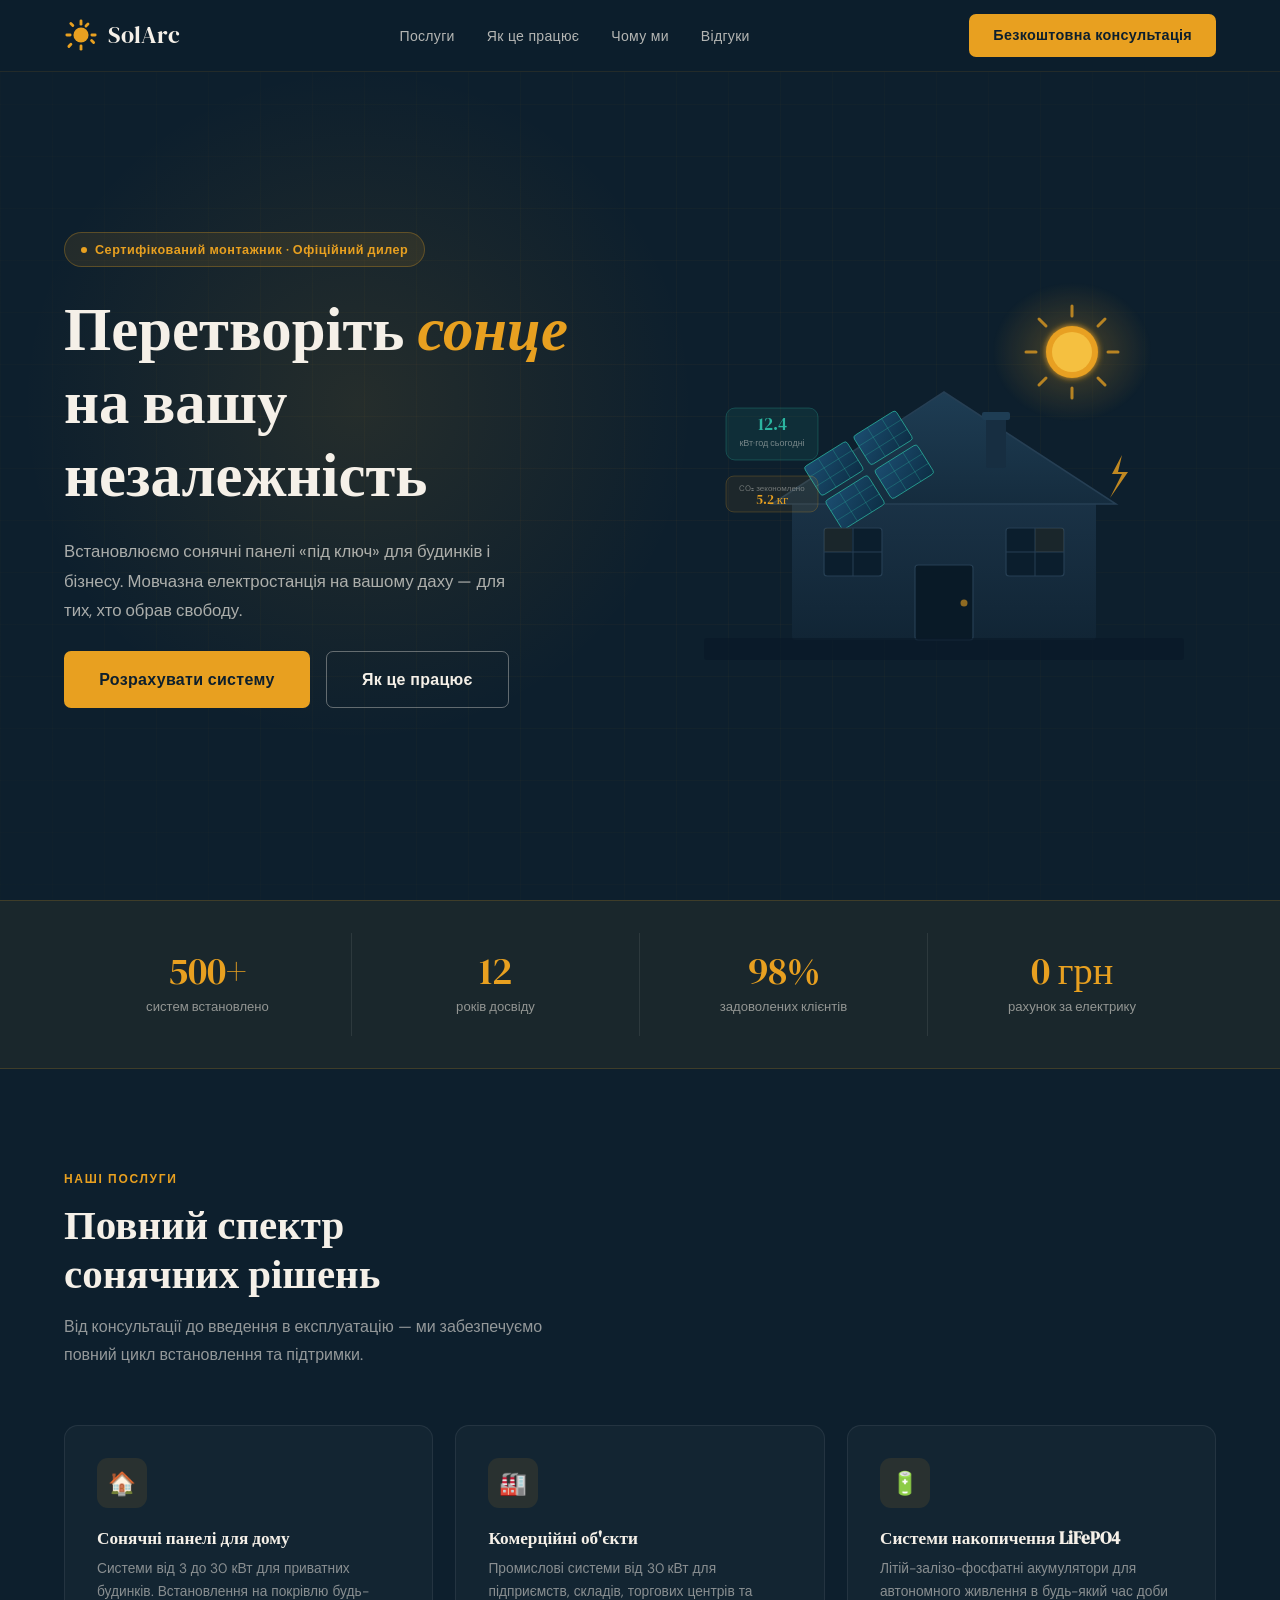
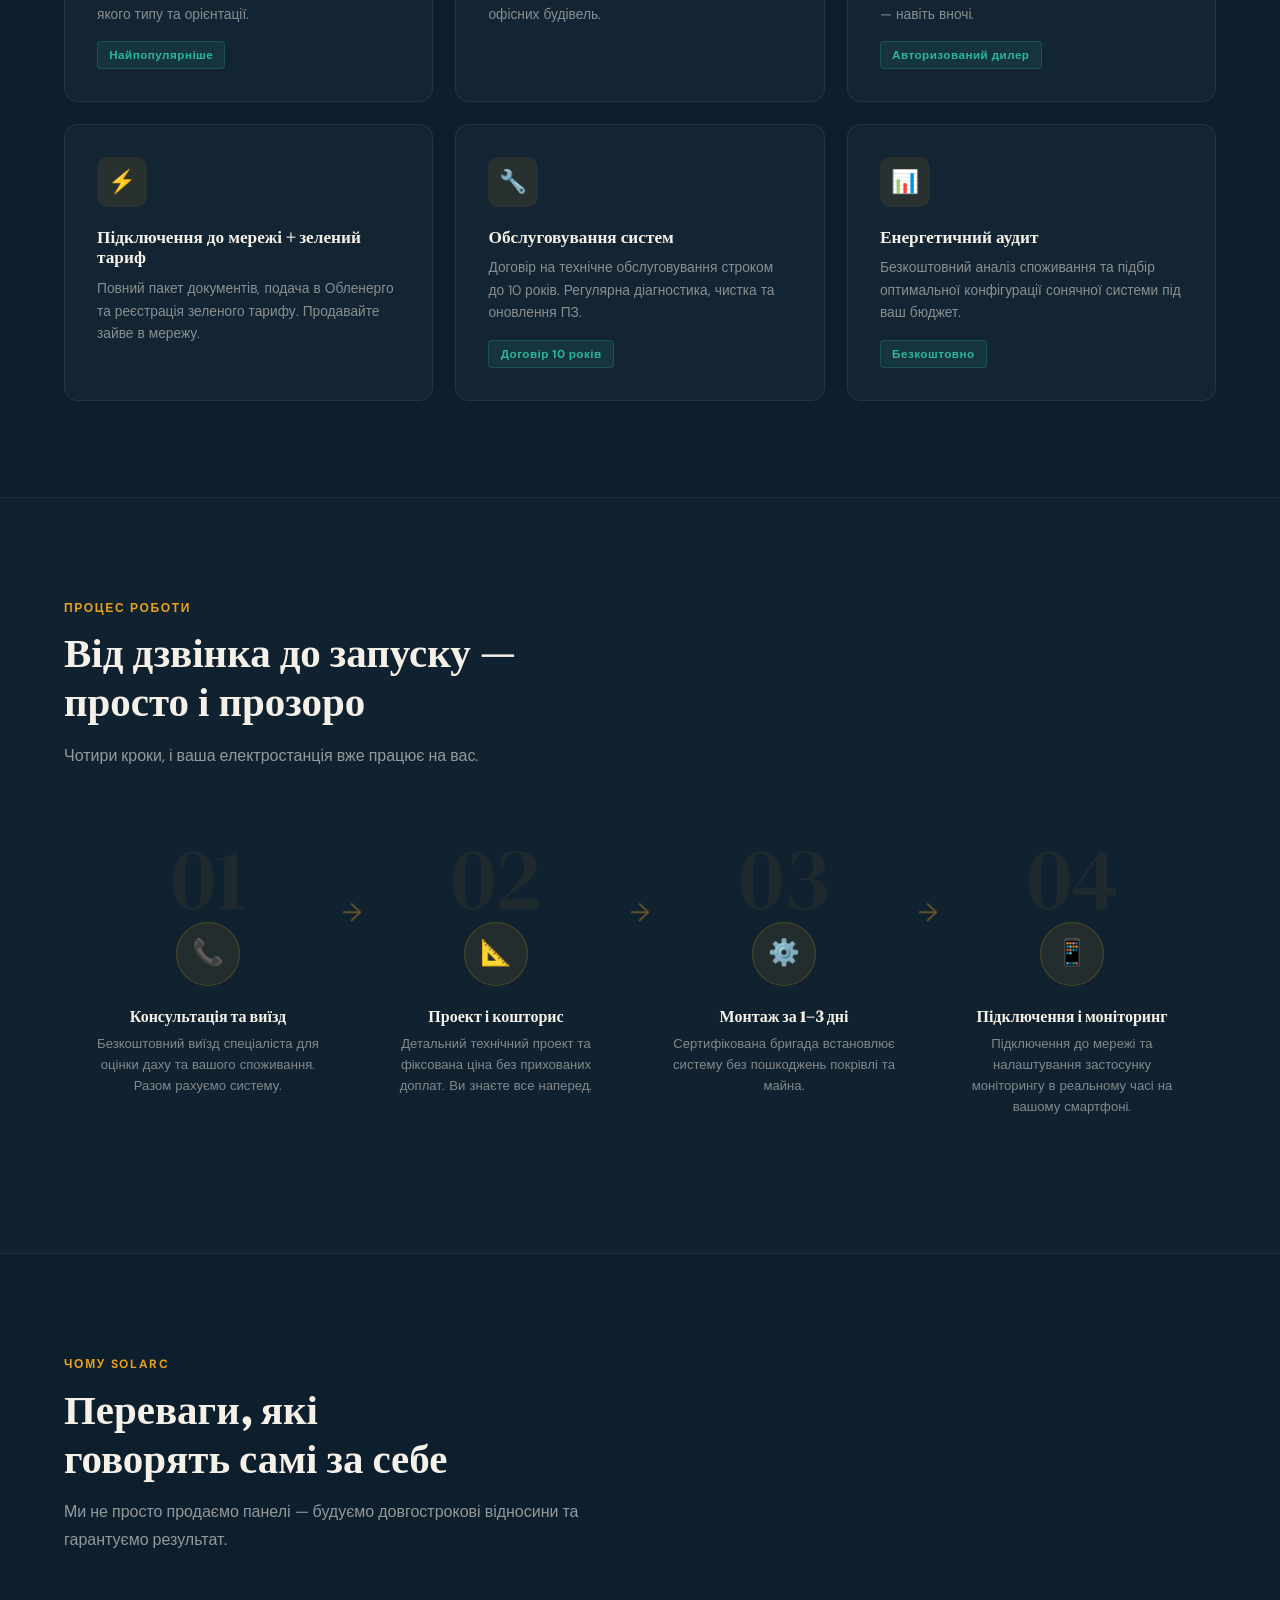
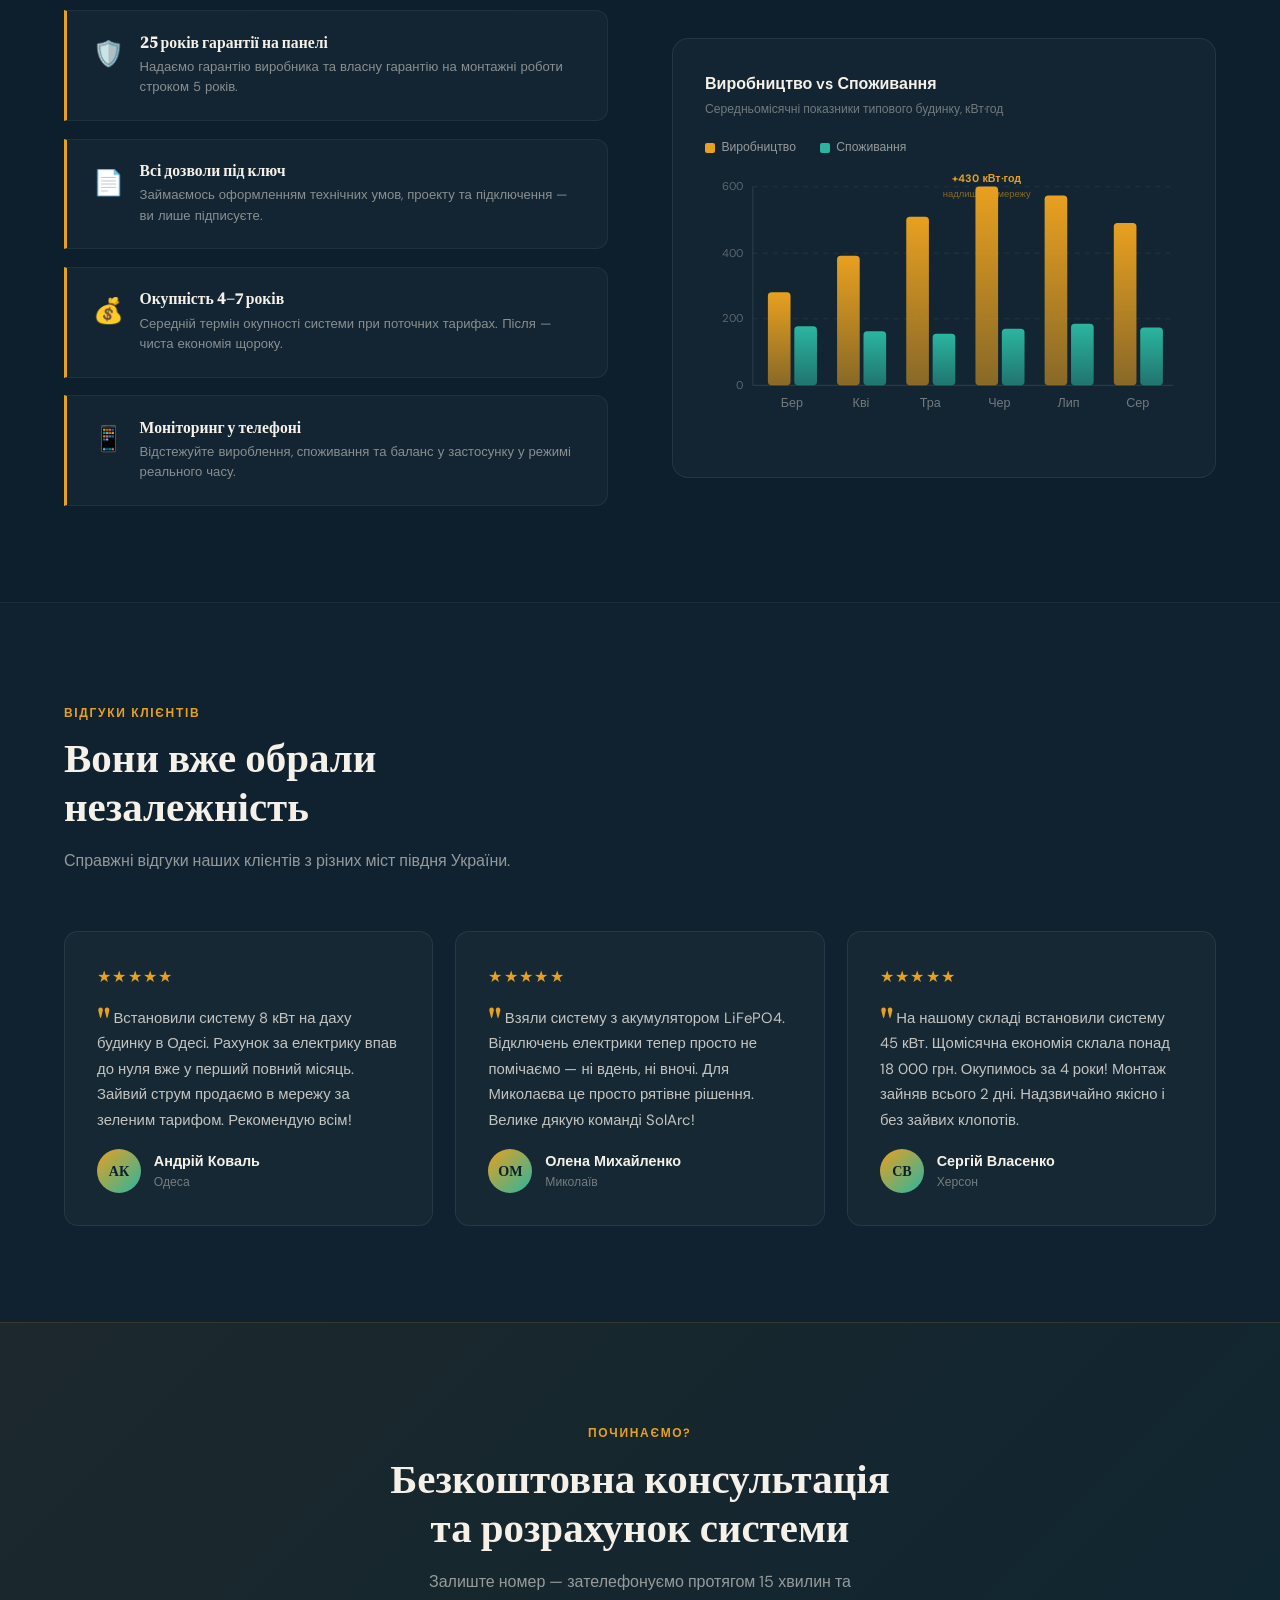
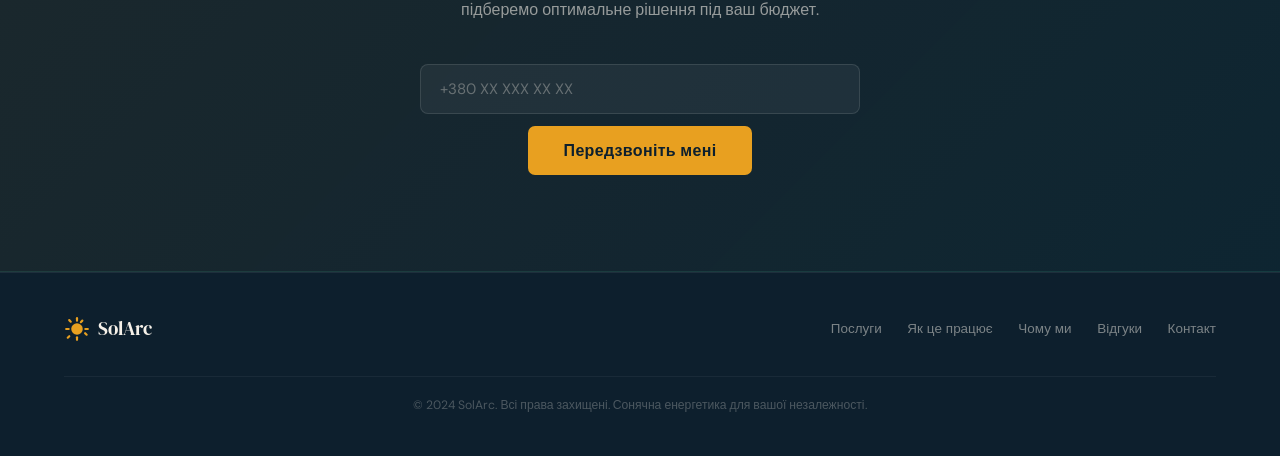
==== index.html @ 0de60b79 "Initial landing page" ====
<!DOCTYPE html>
<html lang="uk">
<head>
    <meta charset="UTF-8">
    <meta name="viewport" content="width=device-width, initial-scale=1.0">
    <title>SolArc — Перетворіть сонце на вашу незалежність</title>
    <meta name="description" content="SolArc — встановлення сонячних панелей під ключ для будинків та бізнесу. 500+ систем, 12 років досвіду, монтаж за 1–3 дні.">
    <link rel="preconnect" href="https://fonts.googleapis.com">
    <link rel="preconnect" href="https://fonts.gstatic.com" crossorigin>
    <link href="https://fonts.googleapis.com/css2?family=DM+Serif+Display:ital@0;1&family=DM+Sans:wght@300;400;500;600;700&display=swap" rel="stylesheet">
    <style>
        /* ===== RESET & BASE ===== */
        *, *::before, *::after { box-sizing: border-box; margin: 0; padding: 0; }
        html { scroll-behavior: smooth; }
        body {
            background-color: #0D1F2D;
            color: #F5F0E8;
            font-family: 'DM Sans', sans-serif;
            overflow-x: hidden;
            line-height: 1.6;
        }
        h1, h2, h3, h4 { font-family: 'DM Serif Display', serif; line-height: 1.2; }
        a { color: inherit; text-decoration: none; }
        img { max-width: 100%; }

        /* ===== KEYFRAMES ===== */
        @keyframes rotate {
            from { transform: rotate(0deg); }
            to   { transform: rotate(360deg); }
        }
        @keyframes fadeDown {
            from { opacity: 0; transform: translateY(-22px); }
            to   { opacity: 1; transform: translateY(0); }
        }
        @keyframes fadeUp {
            from { opacity: 0; transform: translateY(32px); }
            to   { opacity: 1; transform: translateY(0); }
        }
        @keyframes pulse {
            0%, 100% { opacity: 0.5; }
            50%       { opacity: 1; }
        }
        @keyframes borderReveal {
            from { transform: scaleX(0); }
            to   { transform: scaleX(1); }
        }

        /* ===== NAV ===== */
        .nav {
            position: fixed; top: 0; left: 0; right: 0; z-index: 100;
            display: flex; align-items: center; justify-content: space-between;
            padding: 0 5%; height: 72px;
            background: rgba(13, 31, 45, 0.82);
            backdrop-filter: blur(14px);
            border-bottom: 1px solid rgba(232, 160, 32, 0.1);
            animation: fadeDown 0.55s ease both;
        }
        .nav-logo {
            display: flex; align-items: center; gap: 10px;
            font-family: 'DM Serif Display', serif; font-size: 1.5rem;
        }
        .sun-icon { width: 34px; height: 34px; }
        .sun-rays { transform-origin: 18px 18px; animation: rotate 20s linear infinite; }
        .nav-links { display: flex; gap: 2rem; list-style: none; }
        .nav-links a {
            font-size: 0.88rem; font-weight: 500; letter-spacing: 0.02em;
            color: rgba(245, 240, 232, 0.72); transition: color 0.25s;
        }
        .nav-links a:hover { color: #E8A020; }

        /* ===== BUTTONS ===== */
        .btn {
            display: inline-flex; align-items: center; justify-content: center;
            padding: 0.65rem 1.5rem; border-radius: 7px; border: none; cursor: pointer;
            font-family: 'DM Sans', sans-serif; font-size: 0.9rem; font-weight: 600;
            letter-spacing: 0.02em; transition: transform 0.25s, box-shadow 0.25s, background 0.25s;
        }
        .btn-amber { background: #E8A020; color: #0D1F2D; }
        .btn-amber:hover {
            background: #f5b535; transform: translateY(-2px);
            box-shadow: 0 6px 22px rgba(232, 160, 32, 0.38);
        }
        .btn-outline {
            background: transparent; color: #F5F0E8;
            border: 1.5px solid rgba(245, 240, 232, 0.36);
        }
        .btn-outline:hover { border-color: #E8A020; color: #E8A020; transform: translateY(-2px); }
        .btn-teal { background: #2BB5A0; color: #0D1F2D; }
        .btn-teal:hover {
            background: #34ccb7; transform: translateY(-2px);
            box-shadow: 0 6px 22px rgba(43, 181, 160, 0.35);
        }
        .btn-lg { padding: 0.9rem 2.2rem; font-size: 1rem; }

        /* ===== HERO ===== */
        .hero {
            min-height: 100vh; display: flex; align-items: center;
            position: relative; overflow: hidden; padding: 120px 5% 80px;
        }
        .hero-grid {
            position: absolute; inset: 0;
            background-image:
                linear-gradient(rgba(232,160,32,0.045) 1px, transparent 1px),
                linear-gradient(90deg, rgba(232,160,32,0.045) 1px, transparent 1px);
            background-size: 52px 52px;
            mask-image: radial-gradient(ellipse 90% 90% at 50% 50%, black 0%, transparent 100%);
            -webkit-mask-image: radial-gradient(ellipse 90% 90% at 50% 50%, black 0%, transparent 100%);
        }
        .hero-glow {
            position: absolute; width: 700px; height: 700px;
            top: 45%; left: 28%; transform: translate(-50%, -50%);
            background: radial-gradient(ellipse, rgba(232,160,32,0.11) 0%, transparent 68%);
            pointer-events: none;
        }
        .hero-inner {
            position: relative; z-index: 2;
            display: grid; grid-template-columns: 1fr 1fr;
            gap: 4rem; align-items: center;
            max-width: 1200px; margin: 0 auto; width: 100%;
        }
        .hero-content { display: flex; flex-direction: column; gap: 1.6rem; }
        .hero-badge {
            display: inline-flex; align-items: center; gap: 0.5rem;
            padding: 0.4rem 1rem; border-radius: 50px;
            background: rgba(232,160,32,0.1); border: 1px solid rgba(232,160,32,0.28);
            font-size: 0.79rem; font-weight: 600; color: #E8A020;
            width: fit-content; letter-spacing: 0.04em;
            animation: fadeUp 0.6s ease 0.15s both;
        }
        .hero-badge-dot {
            width: 6px; height: 6px; border-radius: 50%;
            background: #E8A020; animation: pulse 2s ease infinite;
        }
        .hero h1 {
            font-size: clamp(2.4rem, 5vw, 3.8rem);
            animation: fadeUp 0.6s ease 0.35s both;
        }
        .hero h1 em { font-style: italic; color: #E8A020; }
        .hero-sub {
            font-size: 1.05rem; color: rgba(245,240,232,0.68);
            max-width: 470px; line-height: 1.75;
            animation: fadeUp 0.6s ease 0.55s both;
        }
        .hero-buttons {
            display: flex; gap: 1rem; flex-wrap: wrap;
            animation: fadeUp 0.6s ease 0.75s both;
        }
        .hero-illus {
            display: flex; justify-content: center; align-items: center;
            animation: fadeUp 0.8s ease 0.5s both;
        }
        .hero-svg { width: 100%; max-width: 480px; height: auto; }

        /* ===== STATS ===== */
        .stats {
            background: rgba(232,160,32,0.06);
            border-top: 1px solid rgba(232,160,32,0.18);
            border-bottom: 1px solid rgba(232,160,32,0.18);
            padding: 2rem 5%;
        }
        .stats-inner {
            display: grid; grid-template-columns: repeat(4, 1fr);
            max-width: 1200px; margin: 0 auto; text-align: center;
        }
        .stat-item {
            padding: 1.2rem;
            border-right: 1px solid rgba(245,240,232,0.09);
        }
        .stat-item:last-child { border-right: none; }
        .stat-num {
            font-family: 'DM Serif Display', serif; font-size: 2.4rem;
            color: #E8A020; line-height: 1;
        }
        .stat-lbl {
            font-size: 0.82rem; color: rgba(245,240,232,0.55);
            margin-top: 0.35rem; font-weight: 500;
        }

        /* ===== SECTION BASE ===== */
        .section { padding: 96px 5%; }
        .section-inner { max-width: 1200px; margin: 0 auto; }
        .section-label {
            display: inline-block; font-size: 0.75rem; font-weight: 700;
            letter-spacing: 0.14em; text-transform: uppercase;
            color: #E8A020; margin-bottom: 0.7rem;
        }
        .section-title {
            font-size: clamp(1.9rem, 3.2vw, 2.7rem);
            color: #F5F0E8; margin-bottom: 0.9rem;
        }
        .section-sub {
            font-size: 1rem; color: rgba(245,240,232,0.58);
            max-width: 520px; line-height: 1.75; margin-bottom: 3.5rem;
        }

        /* ===== SERVICES ===== */
        .services-grid {
            display: grid; grid-template-columns: repeat(3, 1fr); gap: 1.4rem;
        }
        .svc-card {
            background: rgba(255,255,255,0.028);
            border: 1px solid rgba(255,255,255,0.07);
            border-radius: 14px; padding: 2rem; position: relative; overflow: hidden;
            transition: transform 0.3s, box-shadow 0.3s, border-color 0.3s;
        }
        .svc-card::before {
            content: ''; position: absolute; top: 0; left: 0; right: 0; height: 3px;
            background: linear-gradient(90deg, #E8A020, #2BB5A0);
            transform: scaleX(0); transform-origin: left;
            transition: transform 0.4s cubic-bezier(0.4,0,0.2,1);
        }
        .svc-card:hover {
            transform: translateY(-4px);
            box-shadow: 0 14px 44px rgba(0,0,0,0.32);
            border-color: rgba(232,160,32,0.22);
        }
        .svc-card:hover::before { transform: scaleX(1); }
        .svc-icon {
            width: 50px; height: 50px; border-radius: 11px;
            background: rgba(232,160,32,0.1);
            display: flex; align-items: center; justify-content: center;
            font-size: 1.4rem; margin-bottom: 1.2rem;
        }
        .svc-card h3 { font-size: 1.08rem; color: #F5F0E8; margin-bottom: 0.55rem; }
        .svc-card p { font-size: 0.86rem; color: rgba(245,240,232,0.52); line-height: 1.65; }
        .svc-tag {
            display: inline-block; margin-top: 1rem;
            padding: 0.22rem 0.7rem;
            background: rgba(43,181,160,0.1); border: 1px solid rgba(43,181,160,0.24);
            border-radius: 4px; font-size: 0.73rem; font-weight: 700;
            color: #2BB5A0; letter-spacing: 0.04em;
        }

        /* ===== HOW IT WORKS ===== */
        .how {
            background: rgba(255,255,255,0.012);
            border-top: 1px solid rgba(255,255,255,0.05);
            border-bottom: 1px solid rgba(255,255,255,0.05);
        }
        .steps-wrap {
            display: grid; grid-template-columns: repeat(4, 1fr);
            position: relative;
        }
        .step {
            padding: 2rem 1.8rem 2.5rem; text-align: center; position: relative;
        }
        .step:not(:last-child)::after {
            content: '→'; position: absolute;
            right: -0.6rem; top: 4.2rem;
            font-size: 1.6rem; color: rgba(232,160,32,0.38); z-index: 1;
        }
        .step-num {
            font-family: 'DM Serif Display', serif; font-size: 5.5rem;
            color: rgba(232,160,32,0.07); line-height: 1;
            position: absolute; top: 0.5rem; left: 50%;
            transform: translateX(-50%);
            pointer-events: none; user-select: none; white-space: nowrap;
        }
        .step-ico {
            width: 64px; height: 64px; border-radius: 50%;
            background: rgba(232,160,32,0.09);
            border: 1px solid rgba(232,160,32,0.22);
            display: flex; align-items: center; justify-content: center;
            font-size: 1.6rem; margin: 4rem auto 1.3rem;
            position: relative; z-index: 1;
        }
        .step h3 { font-size: 1rem; color: #F5F0E8; margin-bottom: 0.45rem; position: relative; z-index: 1; }
        .step p { font-size: 0.82rem; color: rgba(245,240,232,0.5); line-height: 1.6; position: relative; z-index: 1; }

        /* ===== WHY US ===== */
        .why-grid {
            display: grid; grid-template-columns: 1fr 1fr; gap: 4rem; align-items: center;
        }
        .benefits { display: flex; flex-direction: column; gap: 1.1rem; }
        .ben-card {
            background: rgba(255,255,255,0.028);
            border: 1px solid rgba(255,255,255,0.06);
            border-left: 3px solid #E8A020;
            border-radius: 0 12px 12px 0; padding: 1.4rem 1.6rem;
            display: flex; gap: 1rem; align-items: flex-start;
            transition: transform 0.22s, border-left-color 0.22s;
        }
        .ben-card:hover { transform: translateX(5px); border-left-color: #2BB5A0; }
        .ben-ico { font-size: 1.55rem; flex-shrink: 0; margin-top: 0.05rem; }
        .ben-card h4 { font-size: 0.98rem; color: #F5F0E8; margin-bottom: 0.28rem; }
        .ben-card p { font-size: 0.82rem; color: rgba(245,240,232,0.52); line-height: 1.55; }
        .chart-box {
            background: rgba(255,255,255,0.028);
            border: 1px solid rgba(255,255,255,0.07);
            border-radius: 16px; padding: 2rem;
        }
        .chart-hd { font-size: 1rem; font-weight: 600; color: #F5F0E8; margin-bottom: 0.2rem; }
        .chart-sd { font-size: 0.76rem; color: rgba(245,240,232,0.42); margin-bottom: 1.2rem; }
        .chart-legend { display: flex; gap: 1.5rem; margin-bottom: 1rem; }
        .leg { display: flex; align-items: center; gap: 0.4rem; font-size: 0.76rem; color: rgba(245,240,232,0.58); }
        .leg-dot { width: 10px; height: 10px; border-radius: 2px; }

        /* ===== TESTIMONIALS ===== */
        .testi-grid {
            display: grid; grid-template-columns: repeat(3, 1fr); gap: 1.4rem;
        }
        .testi-card {
            background: rgba(255,255,255,0.028);
            border: 1px solid rgba(255,255,255,0.07);
            border-radius: 14px; padding: 2rem;
            display: flex; flex-direction: column; gap: 1rem;
            transition: transform 0.28s, border-color 0.28s;
        }
        .testi-card:hover { transform: translateY(-4px); border-color: rgba(232,160,32,0.2); }
        .stars { color: #E8A020; font-size: 1rem; letter-spacing: 0.08em; }
        .testi-quote {
            font-size: 0.93rem; color: rgba(245,240,232,0.78);
            line-height: 1.72; flex: 1;
        }
        .testi-quote::before {
            content: '"'; font-family: 'DM Serif Display', serif;
            font-size: 2rem; color: #E8A020; line-height: 0;
            vertical-align: -0.5rem; margin-right: 0.15rem;
        }
        .testi-author { display: flex; align-items: center; gap: 0.8rem; }
        .avatar {
            width: 44px; height: 44px; border-radius: 50%; flex-shrink: 0;
            background: linear-gradient(135deg, #E8A020 0%, #2BB5A0 100%);
            display: flex; align-items: center; justify-content: center;
            font-family: 'DM Serif Display', serif; font-size: 0.88rem;
            font-weight: bold; color: #0D1F2D;
        }
        .author-name { font-size: 0.9rem; font-weight: 600; color: #F5F0E8; }
        .author-city { font-size: 0.76rem; color: rgba(245,240,232,0.42); }

        /* ===== CTA ===== */
        .cta-sec {
            background: linear-gradient(135deg,
                rgba(232,160,32,0.07) 0%,
                rgba(43,181,160,0.04) 100%);
            border-top: 1px solid rgba(232,160,32,0.14);
            border-bottom: 1px solid rgba(43,181,160,0.14);
            text-align: center;
        }
        .cta-sec .section-title { max-width: 600px; margin: 0 auto 0.9rem; }
        .cta-sec .section-sub { max-width: 460px; margin: 0 auto 2.5rem; }
        .cta-form {
            display: flex; gap: 0.75rem; max-width: 440px;
            margin: 0 auto; justify-content: center; flex-wrap: wrap;
        }
        .phone-inp {
            flex: 1; min-width: 210px;
            padding: 0.88rem 1.2rem;
            background: rgba(255,255,255,0.055);
            border: 1.5px solid rgba(255,255,255,0.11);
            border-radius: 8px; color: #F5F0E8;
            font-family: 'DM Sans', sans-serif; font-size: 0.94rem;
            outline: none; transition: border-color 0.28s, background 0.28s;
        }
        .phone-inp::placeholder { color: rgba(245,240,232,0.33); }
        .phone-inp:focus { border-color: #E8A020; }
        .phone-inp.ok { border-color: #2BB5A0; background: rgba(43,181,160,0.07); }
        .success-msg {
            display: none; margin-top: 1.1rem;
            padding: 0.75rem 1.5rem;
            background: rgba(43,181,160,0.1); border: 1px solid rgba(43,181,160,0.3);
            border-radius: 8px; color: #2BB5A0; font-size: 0.9rem; font-weight: 500;
        }

        /* ===== FOOTER ===== */
        footer {
            padding: 2.5rem 5%;
            border-top: 1px solid rgba(255,255,255,0.07);
        }
        .footer-inner {
            max-width: 1200px; margin: 0 auto;
            display: flex; justify-content: space-between; align-items: center;
            gap: 1.5rem; flex-wrap: wrap;
        }
        .footer-logo {
            display: flex; align-items: center; gap: 8px;
            font-family: 'DM Serif Display', serif; font-size: 1.2rem;
        }
        .footer-links { display: flex; gap: 1.6rem; flex-wrap: wrap; }
        .footer-links a { font-size: 0.84rem; color: rgba(245,240,232,0.48); transition: color 0.25s; }
        .footer-links a:hover { color: #E8A020; }
        .footer-copy {
            width: 100%; text-align: center;
            font-size: 0.76rem; color: rgba(245,240,232,0.27);
            padding-top: 1.2rem; margin-top: 0.5rem;
            border-top: 1px solid rgba(255,255,255,0.05);
        }

        /* ===== RESPONSIVE ===== */
        @media (max-width: 768px) {
            .nav-links, .nav-cta { display: none; }
            .hero { padding: 96px 5% 56px; }
            .hero-inner { grid-template-columns: 1fr; gap: 2rem; }
            .hero-illus { display: none; }
            .stats-inner { grid-template-columns: repeat(2, 1fr); }
            .stat-item:nth-child(2) { border-right: none; }
            .stat-item:nth-child(3) { border-right: 1px solid rgba(245,240,232,0.09); border-top: 1px solid rgba(245,240,232,0.07); }
            .stat-item:last-child { border-top: 1px solid rgba(245,240,232,0.07); }
            .services-grid { grid-template-columns: 1fr; }
            .steps-wrap { grid-template-columns: 1fr; }
            .step:not(:last-child)::after { content: '↓'; right: 50%; top: auto; bottom: -1rem; transform: translateX(50%); }
            .why-grid { grid-template-columns: 1fr; gap: 2rem; }
            .testi-grid { grid-template-columns: 1fr; }
            .footer-inner { flex-direction: column; text-align: center; }
            .footer-links { justify-content: center; }
        }
        @media (min-width: 769px) and (max-width: 1024px) {
            .services-grid { grid-template-columns: repeat(2, 1fr); }
            .steps-wrap { grid-template-columns: repeat(2, 1fr); }
            .step:nth-child(2):not(:last-child)::after { display: none; }
        }
    </style>
</head>
<body>

<!-- ===== NAV ===== -->
<nav class="nav" id="main-nav">
    <a href="#" class="nav-logo">
        <svg class="sun-icon" viewBox="0 0 36 36" fill="none" xmlns="http://www.w3.org/2000/svg">
            <circle cx="18" cy="18" r="8" fill="#E8A020"/>
            <g class="sun-rays">
                <rect x="16.5" y="1.5" width="3" height="6.5" rx="1.5" fill="#E8A020"/>
                <rect x="16.5" y="28" width="3" height="6.5" rx="1.5" fill="#E8A020"/>
                <rect x="1.5" y="16.5" width="6.5" height="3" rx="1.5" fill="#E8A020"/>
                <rect x="28" y="16.5" width="6.5" height="3" rx="1.5" fill="#E8A020"/>
                <rect x="5.1" y="5.7" width="3" height="6" rx="1.5" fill="#E8A020" transform="rotate(-45 5.1 5.7)"/>
                <rect x="27.1" y="23.8" width="3" height="6" rx="1.5" fill="#E8A020" transform="rotate(-45 27.1 23.8)"/>
                <rect x="25.4" y="4.3" width="3" height="6" rx="1.5" fill="#E8A020" transform="rotate(45 25.4 4.3)"/>
                <rect x="7.3" y="25.8" width="3" height="6" rx="1.5" fill="#E8A020" transform="rotate(45 7.3 25.8)"/>
            </g>
        </svg>
        SolArc
    </a>

    <ul class="nav-links">
        <li><a href="#services">Послуги</a></li>
        <li><a href="#how">Як це працює</a></li>
        <li><a href="#why">Чому ми</a></li>
        <li><a href="#testimonials">Відгуки</a></li>
    </ul>

    <a href="#cta" class="btn btn-amber nav-cta">Безкоштовна консультація</a>
</nav>

<!-- ===== HERO ===== -->
<section class="hero" id="hero">
    <div class="hero-grid"></div>
    <div class="hero-glow"></div>

    <div class="hero-inner">
        <div class="hero-content">
            <span class="hero-badge">
                <span class="hero-badge-dot"></span>
                Сертифікований монтажник · Офіційний дилер
            </span>

            <h1>Перетворіть <em>сонце</em><br>на вашу незалежність</h1>

            <p class="hero-sub">Встановлюємо сонячні панелі «під ключ» для будинків і бізнесу. Мовчазна електростанція на вашому даху — для тих, хто обрав свободу.</p>

            <div class="hero-buttons">
                <a href="#cta" class="btn btn-amber btn-lg">Розрахувати систему</a>
                <a href="#how" class="btn btn-outline btn-lg">Як це працює</a>
            </div>
        </div>

        <div class="hero-illus">
            <svg class="hero-svg" viewBox="0 0 480 380" fill="none" xmlns="http://www.w3.org/2000/svg">
                <defs>
                    <linearGradient id="panelBlue" x1="0" y1="0" x2="1" y2="1">
                        <stop offset="0%" stop-color="#1b4d70"/>
                        <stop offset="100%" stop-color="#0d2e45"/>
                    </linearGradient>
                    <linearGradient id="roofFill" x1="0" y1="0" x2="0" y2="1">
                        <stop offset="0%" stop-color="#1e3d54"/>
                        <stop offset="100%" stop-color="#152c3e"/>
                    </linearGradient>
                    <linearGradient id="wallFill" x1="0" y1="0" x2="0" y2="1">
                        <stop offset="0%" stop-color="#1a3246"/>
                        <stop offset="100%" stop-color="#112535"/>
                    </linearGradient>
                    <radialGradient id="sunHalo" cx="50%" cy="50%" r="50%">
                        <stop offset="0%" stop-color="#E8A020" stop-opacity="0.28"/>
                        <stop offset="100%" stop-color="#E8A020" stop-opacity="0"/>
                    </radialGradient>
                    <filter id="glow">
                        <feGaussianBlur stdDeviation="3" result="blur"/>
                        <feMerge><feMergeNode in="blur"/><feMergeNode in="SourceGraphic"/></feMerge>
                    </filter>
                </defs>

                <!-- Sun halo -->
                <ellipse cx="368" cy="72" rx="80" ry="70" fill="url(#sunHalo)"/>

                <!-- Animated sun -->
                <g transform="translate(368,72)">
                    <circle r="26" fill="#E8A020" filter="url(#glow)"/>
                    <circle r="20" fill="#f5c040"/>
                    <g style="transform-origin:0px 0px; animation:rotate 20s linear infinite;">
                        <line x1="0" y1="-36" x2="0" y2="-46" stroke="#E8A020" stroke-width="3" stroke-linecap="round" opacity="0.75"/>
                        <line x1="0"  y1="36"  x2="0"  y2="46"  stroke="#E8A020" stroke-width="3" stroke-linecap="round" opacity="0.75"/>
                        <line x1="-36" y1="0" x2="-46" y2="0"   stroke="#E8A020" stroke-width="3" stroke-linecap="round" opacity="0.75"/>
                        <line x1="36"  y1="0" x2="46"  y2="0"   stroke="#E8A020" stroke-width="3" stroke-linecap="round" opacity="0.75"/>
                        <line x1="-26" y1="-26" x2="-33" y2="-33" stroke="#E8A020" stroke-width="3" stroke-linecap="round" opacity="0.75"/>
                        <line x1="26"  y1="26"  x2="33"  y2="33"  stroke="#E8A020" stroke-width="3" stroke-linecap="round" opacity="0.75"/>
                        <line x1="26"  y1="-26" x2="33"  y2="-33" stroke="#E8A020" stroke-width="3" stroke-linecap="round" opacity="0.75"/>
                        <line x1="-26" y1="26"  x2="-33" y2="33"  stroke="#E8A020" stroke-width="3" stroke-linecap="round" opacity="0.75"/>
                    </g>
                </g>

                <!-- House wall -->
                <rect x="88" y="220" width="304" height="140" rx="4" fill="url(#wallFill)"/>

                <!-- Roof triangle -->
                <polygon points="68,224 240,112 412,224" fill="url(#roofFill)" stroke="#263f54" stroke-width="1.5"/>

                <!-- Chimney -->
                <rect x="282" y="136" width="20" height="52" rx="2" fill="#172e41"/>
                <rect x="278" y="132" width="28" height="8" rx="2" fill="#1e3d54"/>

                <!-- Solar panels (4 panels on left roof slope, angled ~−32°) -->
                <g transform="translate(155,174) rotate(-32)">
                    <!-- Row 1: 2 panels side by side -->
                    <rect x="-54" y="-18" width="50" height="34" rx="3" fill="url(#panelBlue)" stroke="#2BB5A0" stroke-width="0.7"/>
                    <line x1="-54" y1="-6.7"  x2="-4"  y2="-6.7"  stroke="#2BB5A0" stroke-width="0.5" opacity="0.55"/>
                    <line x1="-54" y1="4.7"   x2="-4"  y2="4.7"   stroke="#2BB5A0" stroke-width="0.5" opacity="0.55"/>
                    <line x1="-37" y1="-18"   x2="-37" y2="16"    stroke="#2BB5A0" stroke-width="0.5" opacity="0.55"/>
                    <line x1="-20" y1="-18"   x2="-20" y2="16"    stroke="#2BB5A0" stroke-width="0.5" opacity="0.55"/>

                    <rect x="4" y="-18" width="50" height="34" rx="3" fill="url(#panelBlue)" stroke="#2BB5A0" stroke-width="0.7"/>
                    <line x1="4"  y1="-6.7"  x2="54" y2="-6.7"  stroke="#2BB5A0" stroke-width="0.5" opacity="0.55"/>
                    <line x1="4"  y1="4.7"   x2="54" y2="4.7"   stroke="#2BB5A0" stroke-width="0.5" opacity="0.55"/>
                    <line x1="21" y1="-18"   x2="21" y2="16"    stroke="#2BB5A0" stroke-width="0.5" opacity="0.55"/>
                    <line x1="38" y1="-18"   x2="38" y2="16"    stroke="#2BB5A0" stroke-width="0.5" opacity="0.55"/>

                    <!-- Row 2 -->
                    <rect x="-54" y="22" width="50" height="34" rx="3" fill="url(#panelBlue)" stroke="#2BB5A0" stroke-width="0.7"/>
                    <line x1="-54" y1="33.3" x2="-4"  y2="33.3" stroke="#2BB5A0" stroke-width="0.5" opacity="0.55"/>
                    <line x1="-54" y1="44.7" x2="-4"  y2="44.7" stroke="#2BB5A0" stroke-width="0.5" opacity="0.55"/>
                    <line x1="-37" y1="22"   x2="-37" y2="56"   stroke="#2BB5A0" stroke-width="0.5" opacity="0.55"/>
                    <line x1="-20" y1="22"   x2="-20" y2="56"   stroke="#2BB5A0" stroke-width="0.5" opacity="0.55"/>

                    <rect x="4" y="22" width="50" height="34" rx="3" fill="url(#panelBlue)" stroke="#2BB5A0" stroke-width="0.7"/>
                    <line x1="4"  y1="33.3" x2="54" y2="33.3" stroke="#2BB5A0" stroke-width="0.5" opacity="0.55"/>
                    <line x1="4"  y1="44.7" x2="54" y2="44.7" stroke="#2BB5A0" stroke-width="0.5" opacity="0.55"/>
                    <line x1="21" y1="22"   x2="21" y2="56"   stroke="#2BB5A0" stroke-width="0.5" opacity="0.55"/>
                    <line x1="38" y1="22"   x2="38" y2="56"   stroke="#2BB5A0" stroke-width="0.5" opacity="0.55"/>
                </g>

                <!-- Windows -->
                <rect x="120" y="248" width="58" height="48" rx="3" fill="#0b1e2d" stroke="#263f54" stroke-width="1.2"/>
                <line x1="149" y1="248" x2="149" y2="296" stroke="#263f54" stroke-width="1"/>
                <line x1="120" y1="272" x2="178" y2="272" stroke="#263f54" stroke-width="1"/>
                <!-- Warm light inside -->
                <rect x="120" y="248" width="28" height="24" rx="2" fill="rgba(232,160,32,0.07)"/>

                <rect x="302" y="248" width="58" height="48" rx="3" fill="#0b1e2d" stroke="#263f54" stroke-width="1.2"/>
                <line x1="331" y1="248" x2="331" y2="296" stroke="#263f54" stroke-width="1"/>
                <line x1="302" y1="272" x2="360" y2="272" stroke="#263f54" stroke-width="1"/>
                <rect x="331" y="248" width="29" height="24" rx="2" fill="rgba(232,160,32,0.07)"/>

                <!-- Door -->
                <rect x="211" y="285" width="58" height="75" rx="3" fill="#091a27" stroke="#263f54" stroke-width="1.2"/>
                <circle cx="260" cy="323" r="3.5" fill="#E8A020" opacity="0.6"/>

                <!-- Ground -->
                <rect x="0" y="358" width="480" height="22" rx="3" fill="rgba(10,26,40,0.65)"/>

                <!-- Energy bolt indicator -->
                <g opacity="0.82">
                    <path d="M418 175 L408 194 H418 L406 218 L424 192 H414 Z" fill="#E8A020"/>
                </g>

                <!-- kWh badge -->
                <g transform="translate(22,128)">
                    <rect width="92" height="52" rx="9" fill="rgba(43,181,160,0.1)" stroke="rgba(43,181,160,0.28)" stroke-width="1"/>
                    <text x="46" y="22" text-anchor="middle" font-family="DM Serif Display,serif" font-size="17" fill="#2BB5A0">12.4</text>
                    <text x="46" y="38" text-anchor="middle" font-family="DM Sans,sans-serif" font-size="9" fill="rgba(245,240,232,0.45)">кВт·год сьогодні</text>
                </g>

                <!-- CO₂ saved badge -->
                <g transform="translate(22,196)">
                    <rect width="92" height="36" rx="8" fill="rgba(232,160,32,0.07)" stroke="rgba(232,160,32,0.22)" stroke-width="1"/>
                    <text x="46" y="15" text-anchor="middle" font-family="DM Sans,sans-serif" font-size="8" fill="rgba(245,240,232,0.4)">CO₂ зекономлено</text>
                    <text x="46" y="28" text-anchor="middle" font-family="DM Serif Display,serif" font-size="13" fill="#E8A020">5.2 кг</text>
                </g>
            </svg>
        </div>
    </div>
</section>

<!-- ===== STATS ===== -->
<div class="stats">
    <div class="stats-inner">
        <div class="stat-item">
            <div class="stat-num">500+</div>
            <div class="stat-lbl">систем встановлено</div>
        </div>
        <div class="stat-item">
            <div class="stat-num">12</div>
            <div class="stat-lbl">років досвіду</div>
        </div>
        <div class="stat-item">
            <div class="stat-num">98%</div>
            <div class="stat-lbl">задоволених клієнтів</div>
        </div>
        <div class="stat-item">
            <div class="stat-num">0 грн</div>
            <div class="stat-lbl">рахунок за електрику</div>
        </div>
    </div>
</div>

<!-- ===== SERVICES ===== -->
<section class="section" id="services">
    <div class="section-inner">
        <span class="section-label">Наші послуги</span>
        <h2 class="section-title">Повний спектр<br>сонячних рішень</h2>
        <p class="section-sub">Від консультації до введення в експлуатацію — ми забезпечуємо повний цикл встановлення та підтримки.</p>

        <div class="services-grid">
            <div class="svc-card">
                <div class="svc-icon">🏠</div>
                <h3>Сонячні панелі для дому</h3>
                <p>Системи від 3 до 30 кВт для приватних будинків. Встановлення на покрівлю будь-якого типу та орієнтації.</p>
                <span class="svc-tag">Найпопулярніше</span>
            </div>
            <div class="svc-card">
                <div class="svc-icon">🏭</div>
                <h3>Комерційні об'єкти</h3>
                <p>Промислові системи від 30 кВт для підприємств, складів, торгових центрів та офісних будівель.</p>
            </div>
            <div class="svc-card">
                <div class="svc-icon">🔋</div>
                <h3>Системи накопичення LiFePO4</h3>
                <p>Літій-залізо-фосфатні акумулятори для автономного живлення в будь-який час доби — навіть вночі.</p>
                <span class="svc-tag">Авторизований дилер</span>
            </div>
            <div class="svc-card">
                <div class="svc-icon">⚡</div>
                <h3>Підключення до мережі + зелений тариф</h3>
                <p>Повний пакет документів, подача в Обленерго та реєстрація зеленого тарифу. Продавайте зайве в мережу.</p>
            </div>
            <div class="svc-card">
                <div class="svc-icon">🔧</div>
                <h3>Обслуговування систем</h3>
                <p>Договір на технічне обслуговування строком до 10 років. Регулярна діагностика, чистка та оновлення ПЗ.</p>
                <span class="svc-tag">Договір 10 років</span>
            </div>
            <div class="svc-card">
                <div class="svc-icon">📊</div>
                <h3>Енергетичний аудит</h3>
                <p>Безкоштовний аналіз споживання та підбір оптимальної конфігурації сонячної системи під ваш бюджет.</p>
                <span class="svc-tag">Безкоштовно</span>
            </div>
        </div>
    </div>
</section>

<!-- ===== HOW IT WORKS ===== -->
<section class="section how" id="how">
    <div class="section-inner">
        <span class="section-label">Процес роботи</span>
        <h2 class="section-title">Від дзвінка до запуску —<br>просто і прозоро</h2>
        <p class="section-sub">Чотири кроки, і ваша електростанція вже працює на вас.</p>

        <div class="steps-wrap">
            <div class="step">
                <div class="step-num">01</div>
                <div class="step-ico">📞</div>
                <h3>Консультація та виїзд</h3>
                <p>Безкоштовний виїзд спеціаліста для оцінки даху та вашого споживання. Разом рахуємо систему.</p>
            </div>
            <div class="step">
                <div class="step-num">02</div>
                <div class="step-ico">📐</div>
                <h3>Проект і кошторис</h3>
                <p>Детальний технічний проект та фіксована ціна без прихованих доплат. Ви знаєте все наперед.</p>
            </div>
            <div class="step">
                <div class="step-num">03</div>
                <div class="step-ico">⚙️</div>
                <h3>Монтаж за 1–3 дні</h3>
                <p>Сертифікована бригада встановлює систему без пошкоджень покрівлі та майна.</p>
            </div>
            <div class="step">
                <div class="step-num">04</div>
                <div class="step-ico">📱</div>
                <h3>Підключення і моніторинг</h3>
                <p>Підключення до мережі та налаштування застосунку моніторингу в реальному часі на вашому смартфоні.</p>
            </div>
        </div>
    </div>
</section>

<!-- ===== WHY US ===== -->
<section class="section" id="why">
    <div class="section-inner">
        <span class="section-label">Чому SolArc</span>
        <h2 class="section-title">Переваги, які<br>говорять самі за себе</h2>
        <p class="section-sub">Ми не просто продаємо панелі — будуємо довгострокові відносини та гарантуємо результат.</p>

        <div class="why-grid">
            <div class="benefits">
                <div class="ben-card">
                    <div class="ben-ico">🛡️</div>
                    <div>
                        <h4>25 років гарантії на панелі</h4>
                        <p>Надаємо гарантію виробника та власну гарантію на монтажні роботи строком 5 років.</p>
                    </div>
                </div>
                <div class="ben-card">
                    <div class="ben-ico">📄</div>
                    <div>
                        <h4>Всі дозволи під ключ</h4>
                        <p>Займаємось оформленням технічних умов, проекту та підключення — ви лише підписуєте.</p>
                    </div>
                </div>
                <div class="ben-card">
                    <div class="ben-ico">💰</div>
                    <div>
                        <h4>Окупність 4–7 років</h4>
                        <p>Середній термін окупності системи при поточних тарифах. Після — чиста економія щороку.</p>
                    </div>
                </div>
                <div class="ben-card">
                    <div class="ben-ico">📱</div>
                    <div>
                        <h4>Моніторинг у телефоні</h4>
                        <p>Відстежуйте вироблення, споживання та баланс у застосунку у режимі реального часу.</p>
                    </div>
                </div>
            </div>

            <div class="chart-box">
                <div class="chart-hd">Виробництво vs Споживання</div>
                <div class="chart-sd">Середньомісячні показники типового будинку, кВт·год</div>
                <div class="chart-legend">
                    <div class="leg">
                        <div class="leg-dot" style="background:#E8A020;"></div>Виробництво
                    </div>
                    <div class="leg">
                        <div class="leg-dot" style="background:#2BB5A0;"></div>Споживання
                    </div>
                </div>
                <svg viewBox="0 0 380 210" fill="none" xmlns="http://www.w3.org/2000/svg" width="100%">
                    <defs>
                        <linearGradient id="gProd" x1="0" y1="0" x2="0" y2="1">
                            <stop offset="0%" stop-color="#E8A020"/>
                            <stop offset="100%" stop-color="#E8A020" stop-opacity="0.55"/>
                        </linearGradient>
                        <linearGradient id="gCons" x1="0" y1="0" x2="0" y2="1">
                            <stop offset="0%" stop-color="#2BB5A0"/>
                            <stop offset="100%" stop-color="#2BB5A0" stop-opacity="0.55"/>
                        </linearGradient>
                    </defs>

                    <!-- Axis -->
                    <line x1="38" y1="10" x2="38" y2="168" stroke="rgba(245,240,232,0.1)" stroke-width="1"/>
                    <line x1="38" y1="168" x2="372" y2="168" stroke="rgba(245,240,232,0.1)" stroke-width="1"/>

                    <!-- Grid lines at 200, 400, 600 kWh -->
                    <!-- scale: 158px = 600kWh → 1kWh = 0.2633px, 0 at y=168 -->
                    <line x1="38" y1="115" x2="372" y2="115" stroke="rgba(245,240,232,0.05)" stroke-dasharray="4 4"/>
                    <line x1="38" y1="63"  x2="372" y2="63"  stroke="rgba(245,240,232,0.05)" stroke-dasharray="4 4"/>
                    <line x1="38" y1="10"  x2="372" y2="10"  stroke="rgba(245,240,232,0.05)" stroke-dasharray="4 4"/>

                    <!-- Y labels -->
                    <text x="30" y="171" text-anchor="end" font-size="9" fill="rgba(245,240,232,0.32)" font-family="DM Sans,sans-serif">0</text>
                    <text x="30" y="118" text-anchor="end" font-size="9" fill="rgba(245,240,232,0.32)" font-family="DM Sans,sans-serif">200</text>
                    <text x="30" y="66"  text-anchor="end" font-size="9" fill="rgba(245,240,232,0.32)" font-family="DM Sans,sans-serif">400</text>
                    <text x="30" y="13"  text-anchor="end" font-size="9" fill="rgba(245,240,232,0.32)" font-family="DM Sans,sans-serif">600</text>

                    <!-- Bars: groups at x=50,105,160,215,270,325 (prod), x=71,126,181,236,291,346 (cons) -->
                    <!-- Width=18 per bar. Heights: prod*0.2633, cons*0.2633 from y=168 -->

                    <!-- Бер: prod=280(74px), cons=180(47px) -->
                    <rect x="50"  y="94"  width="18" height="74" rx="3" fill="url(#gProd)"/>
                    <rect x="71"  y="121" width="18" height="47" rx="3" fill="url(#gCons)"/>

                    <!-- Кві: prod=390(103px), cons=165(43px) -->
                    <rect x="105" y="65"  width="18" height="103" rx="3" fill="url(#gProd)"/>
                    <rect x="126" y="125" width="18" height="43" rx="3" fill="url(#gCons)"/>

                    <!-- Тра: prod=510(134px), cons=155(41px) -->
                    <rect x="160" y="34"  width="18" height="134" rx="3" fill="url(#gProd)"/>
                    <rect x="181" y="127" width="18" height="41" rx="3" fill="url(#gCons)"/>

                    <!-- Чер: prod=600(158px), cons=170(45px) -->
                    <rect x="215" y="10"  width="18" height="158" rx="3" fill="url(#gProd)"/>
                    <rect x="236" y="123" width="18" height="45" rx="3" fill="url(#gCons)"/>

                    <!-- Лип: prod=575(151px), cons=185(49px) -->
                    <rect x="270" y="17"  width="18" height="151" rx="3" fill="url(#gProd)"/>
                    <rect x="291" y="119" width="18" height="49" rx="3" fill="url(#gCons)"/>

                    <!-- Сер: prod=490(129px), cons=175(46px) -->
                    <rect x="325" y="39"  width="18" height="129" rx="3" fill="url(#gProd)"/>
                    <rect x="346" y="122" width="18" height="46" rx="3" fill="url(#gCons)"/>

                    <!-- Month labels -->
                    <text x="69"  y="185" text-anchor="middle" font-size="10" fill="rgba(245,240,232,0.42)" font-family="DM Sans,sans-serif">Бер</text>
                    <text x="124" y="185" text-anchor="middle" font-size="10" fill="rgba(245,240,232,0.42)" font-family="DM Sans,sans-serif">Кві</text>
                    <text x="179" y="185" text-anchor="middle" font-size="10" fill="rgba(245,240,232,0.42)" font-family="DM Sans,sans-serif">Тра</text>
                    <text x="234" y="185" text-anchor="middle" font-size="10" fill="rgba(245,240,232,0.42)" font-family="DM Sans,sans-serif">Чер</text>
                    <text x="289" y="185" text-anchor="middle" font-size="10" fill="rgba(245,240,232,0.42)" font-family="DM Sans,sans-serif">Лип</text>
                    <text x="344" y="185" text-anchor="middle" font-size="10" fill="rgba(245,240,232,0.42)" font-family="DM Sans,sans-serif">Сер</text>

                    <!-- Surplus callout above Jun bar -->
                    <text x="224" y="6"  text-anchor="middle" font-size="8.5" fill="#E8A020" font-family="DM Sans,sans-serif" font-weight="700">+430 кВт·год</text>
                    <text x="224" y="18" text-anchor="middle" font-size="7.5" fill="rgba(232,160,32,0.55)" font-family="DM Sans,sans-serif">надлишок в мережу</text>
                </svg>
            </div>
        </div>
    </div>
</section>

<!-- ===== TESTIMONIALS ===== -->
<section class="section" id="testimonials" style="background:rgba(255,255,255,0.01);border-top:1px solid rgba(255,255,255,0.05);">
    <div class="section-inner">
        <span class="section-label">Відгуки клієнтів</span>
        <h2 class="section-title">Вони вже обрали<br>незалежність</h2>
        <p class="section-sub">Справжні відгуки наших клієнтів з різних міст півдня України.</p>

        <div class="testi-grid">
            <div class="testi-card">
                <div class="stars">★★★★★</div>
                <p class="testi-quote">Встановили систему 8 кВт на даху будинку в Одесі. Рахунок за електрику впав до нуля вже у перший повний місяць. Зайвий струм продаємо в мережу за зеленим тарифом. Рекомендую всім!</p>
                <div class="testi-author">
                    <div class="avatar">АК</div>
                    <div>
                        <div class="author-name">Андрій Коваль</div>
                        <div class="author-city">Одеса</div>
                    </div>
                </div>
            </div>
            <div class="testi-card">
                <div class="stars">★★★★★</div>
                <p class="testi-quote">Взяли систему з акумулятором LiFePO4. Відключень електрики тепер просто не помічаємо — ні вдень, ні вночі. Для Миколаєва це просто рятівне рішення. Велике дякую команді SolArc!</p>
                <div class="testi-author">
                    <div class="avatar">ОМ</div>
                    <div>
                        <div class="author-name">Олена Михайленко</div>
                        <div class="author-city">Миколаїв</div>
                    </div>
                </div>
            </div>
            <div class="testi-card">
                <div class="stars">★★★★★</div>
                <p class="testi-quote">На нашому складі встановили систему 45 кВт. Щомісячна економія склала понад 18 000 грн. Окупимось за 4 роки! Монтаж зайняв всього 2 дні. Надзвичайно якісно і без зайвих клопотів.</p>
                <div class="testi-author">
                    <div class="avatar">СВ</div>
                    <div>
                        <div class="author-name">Сергій Власенко</div>
                        <div class="author-city">Херсон</div>
                    </div>
                </div>
            </div>
        </div>
    </div>
</section>

<!-- ===== CTA ===== -->
<section class="section cta-sec" id="cta">
    <div class="section-inner">
        <span class="section-label">Починаємо?</span>
        <h2 class="section-title">Безкоштовна консультація<br>та розрахунок системи</h2>
        <p class="section-sub">Залиште номер — зателефонуємо протягом 15 хвилин та підберемо оптимальне рішення під ваш бюджет.</p>

        <form class="cta-form" id="ctaForm">
            <input
                type="tel"
                class="phone-inp"
                id="phoneInput"
                placeholder="+380 XX XXX XX XX"
                autocomplete="tel"
            />
            <button type="submit" class="btn btn-amber btn-lg">Передзвоніть мені</button>
        </form>
        <div class="success-msg" id="successMsg">
            ✅ Дякуємо! Наш менеджер зателефонує вам найближчим часом.
        </div>
    </div>
</section>

<!-- ===== FOOTER ===== -->
<footer>
    <div class="footer-inner">
        <a href="#" class="footer-logo">
            <svg width="26" height="26" viewBox="0 0 36 36" fill="none">
                <circle cx="18" cy="18" r="8" fill="#E8A020"/>
                <g style="transform-origin:18px 18px; animation:rotate 20s linear infinite;">
                    <rect x="16.5" y="1.5" width="3" height="6.5" rx="1.5" fill="#E8A020"/>
                    <rect x="16.5" y="28"  width="3" height="6.5" rx="1.5" fill="#E8A020"/>
                    <rect x="1.5"  y="16.5" width="6.5" height="3" rx="1.5" fill="#E8A020"/>
                    <rect x="28"   y="16.5" width="6.5" height="3" rx="1.5" fill="#E8A020"/>
                    <rect x="5.1"  y="5.7"  width="3" height="6" rx="1.5" fill="#E8A020" transform="rotate(-45 5.1 5.7)"/>
                    <rect x="27.1" y="23.8" width="3" height="6" rx="1.5" fill="#E8A020" transform="rotate(-45 27.1 23.8)"/>
                    <rect x="25.4" y="4.3"  width="3" height="6" rx="1.5" fill="#E8A020" transform="rotate(45 25.4 4.3)"/>
                    <rect x="7.3"  y="25.8" width="3" height="6" rx="1.5" fill="#E8A020" transform="rotate(45 7.3 25.8)"/>
                </g>
            </svg>
            SolArc
        </a>

        <nav class="footer-links">
            <a href="#services">Послуги</a>
            <a href="#how">Як це працює</a>
            <a href="#why">Чому ми</a>
            <a href="#testimonials">Відгуки</a>
            <a href="#cta">Контакт</a>
        </nav>

        <div class="footer-copy">© 2024 SolArc. Всі права захищені. Сонячна енергетика для вашої незалежності.</div>
    </div>
</footer>

<script>
    /* --- CTA form --- */
    document.getElementById('ctaForm').addEventListener('submit', function(e) {
        e.preventDefault();
        const inp = document.getElementById('phoneInput');
        const msg = document.getElementById('successMsg');
        const digits = inp.value.replace(/\D/g, '');
        if (digits.length < 10) {
            inp.style.borderColor = '#e84040';
            setTimeout(() => { inp.style.borderColor = ''; }, 1500);
            return;
        }
        inp.classList.add('ok');
        msg.style.display = 'block';
        setTimeout(() => {
            inp.classList.remove('ok');
            inp.value = '';
            msg.style.display = 'none';
        }, 3000);
    });

    /* --- Smooth scroll with nav offset --- */
    document.querySelectorAll('a[href^="#"]').forEach(a => {
        a.addEventListener('click', function(e) {
            const href = this.getAttribute('href');
            if (!href || href === '#') return;
            const target = document.querySelector(href);
            if (!target) return;
            e.preventDefault();
            const y = target.getBoundingClientRect().top + window.scrollY - 80;
            window.scrollTo({ top: y, behavior: 'smooth' });
        });
    });

    /* --- Nav opacity on scroll --- */
    window.addEventListener('scroll', () => {
        const nav = document.getElementById('main-nav');
        nav.style.background = window.scrollY > 60
            ? 'rgba(13,31,45,0.97)'
            : 'rgba(13,31,45,0.82)';
    }, { passive: true });
</script>
</body>
</html>
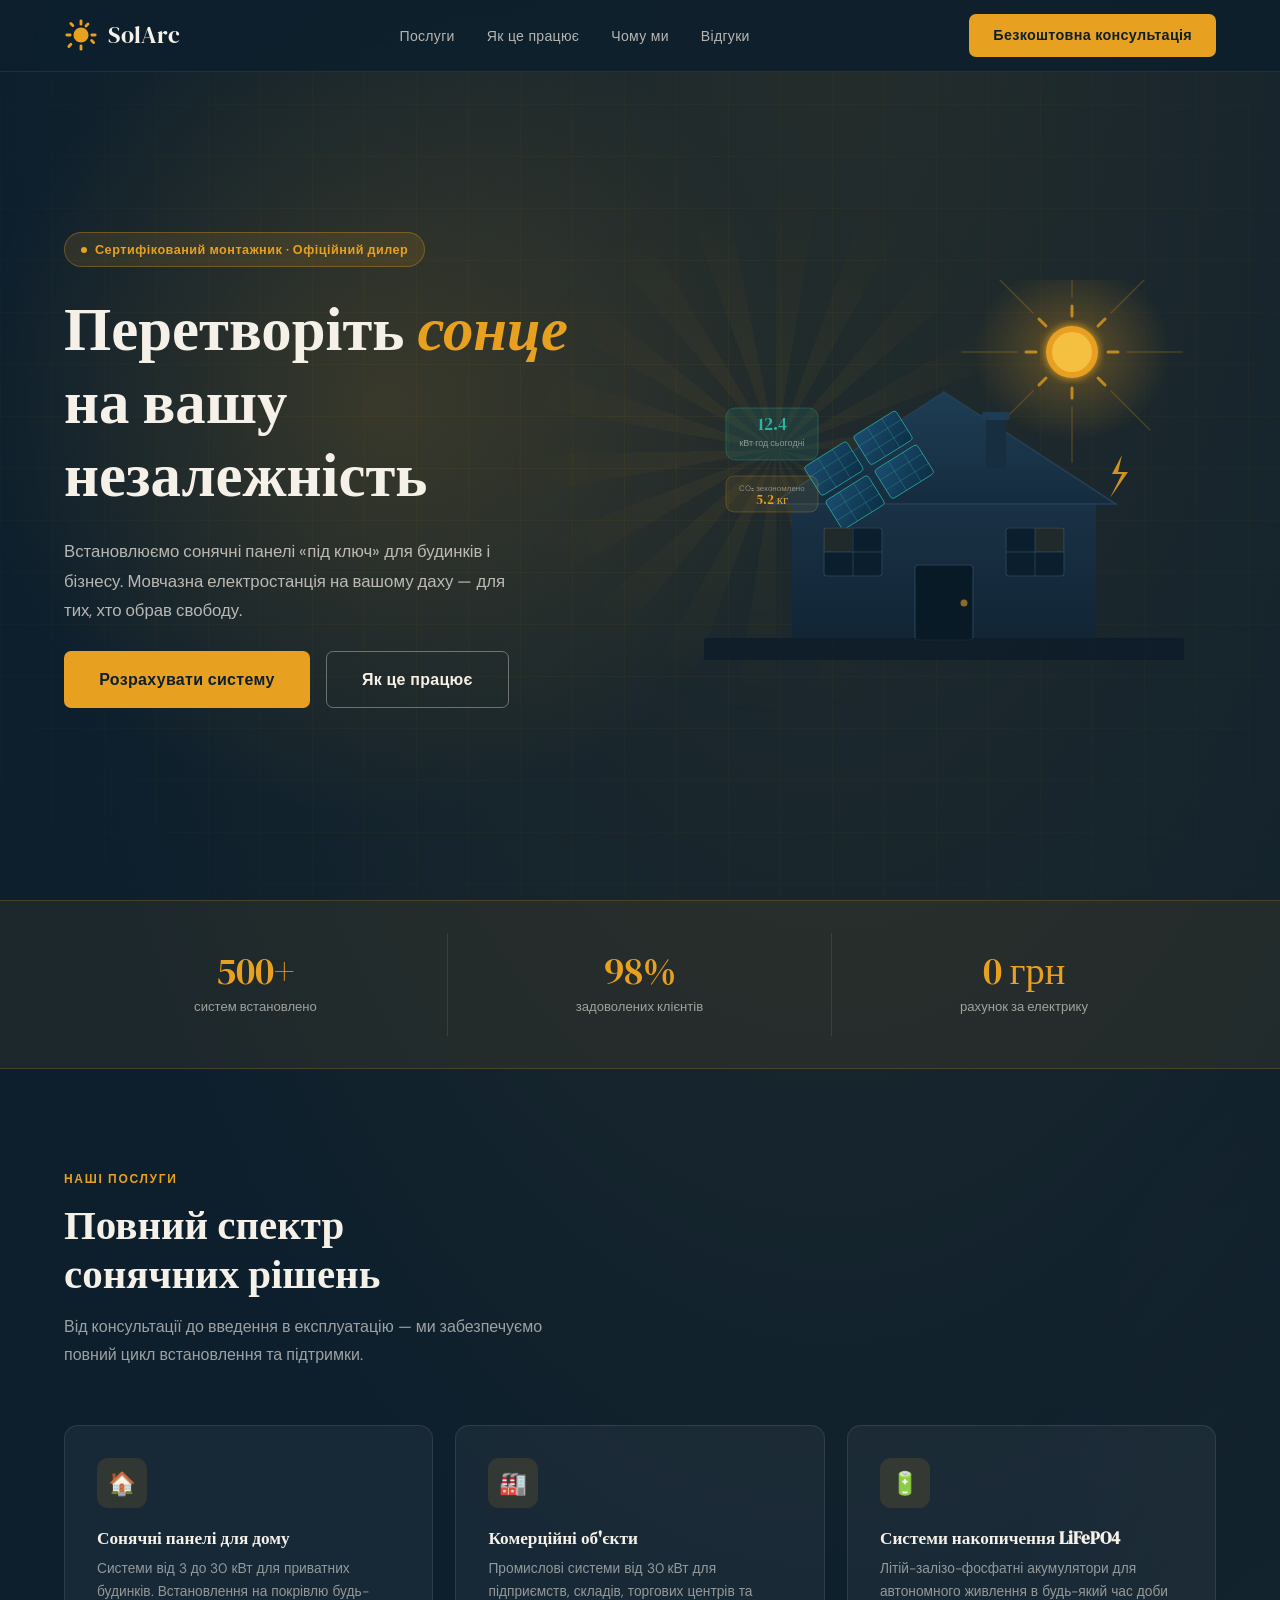
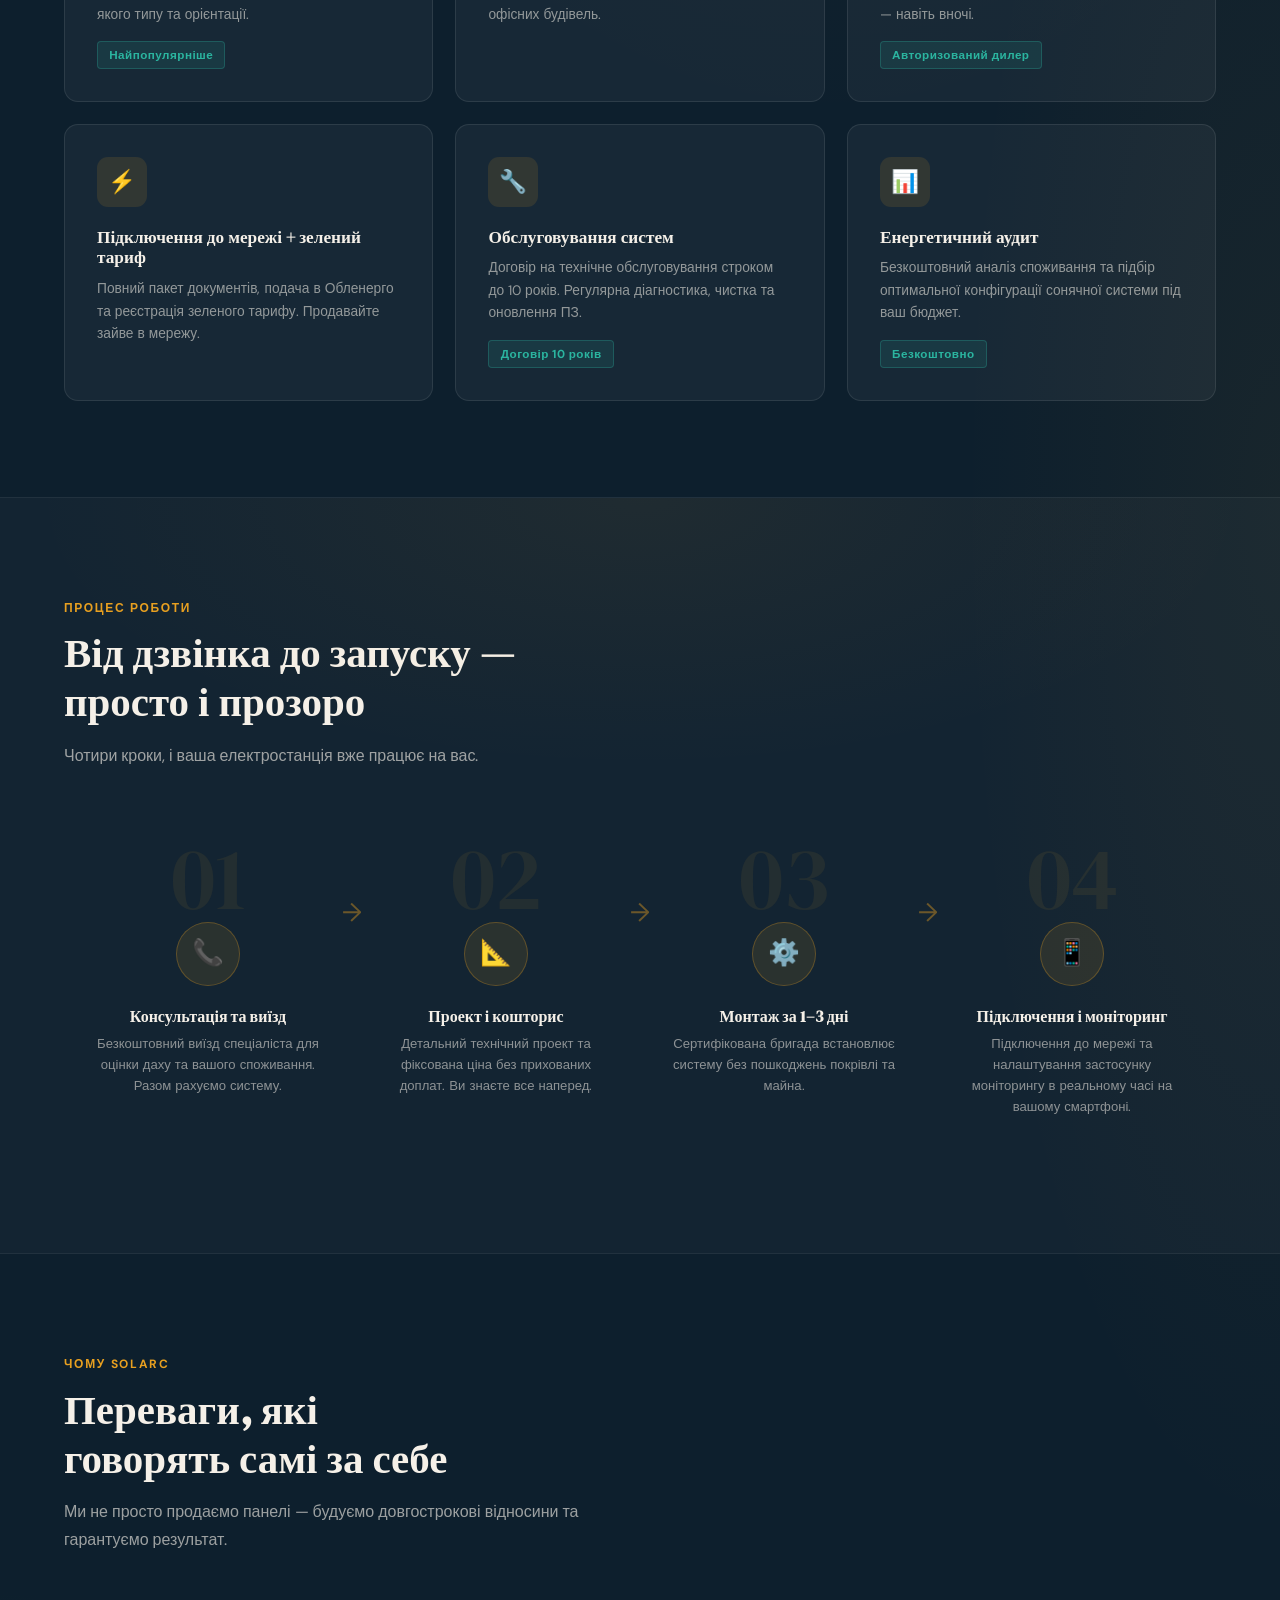
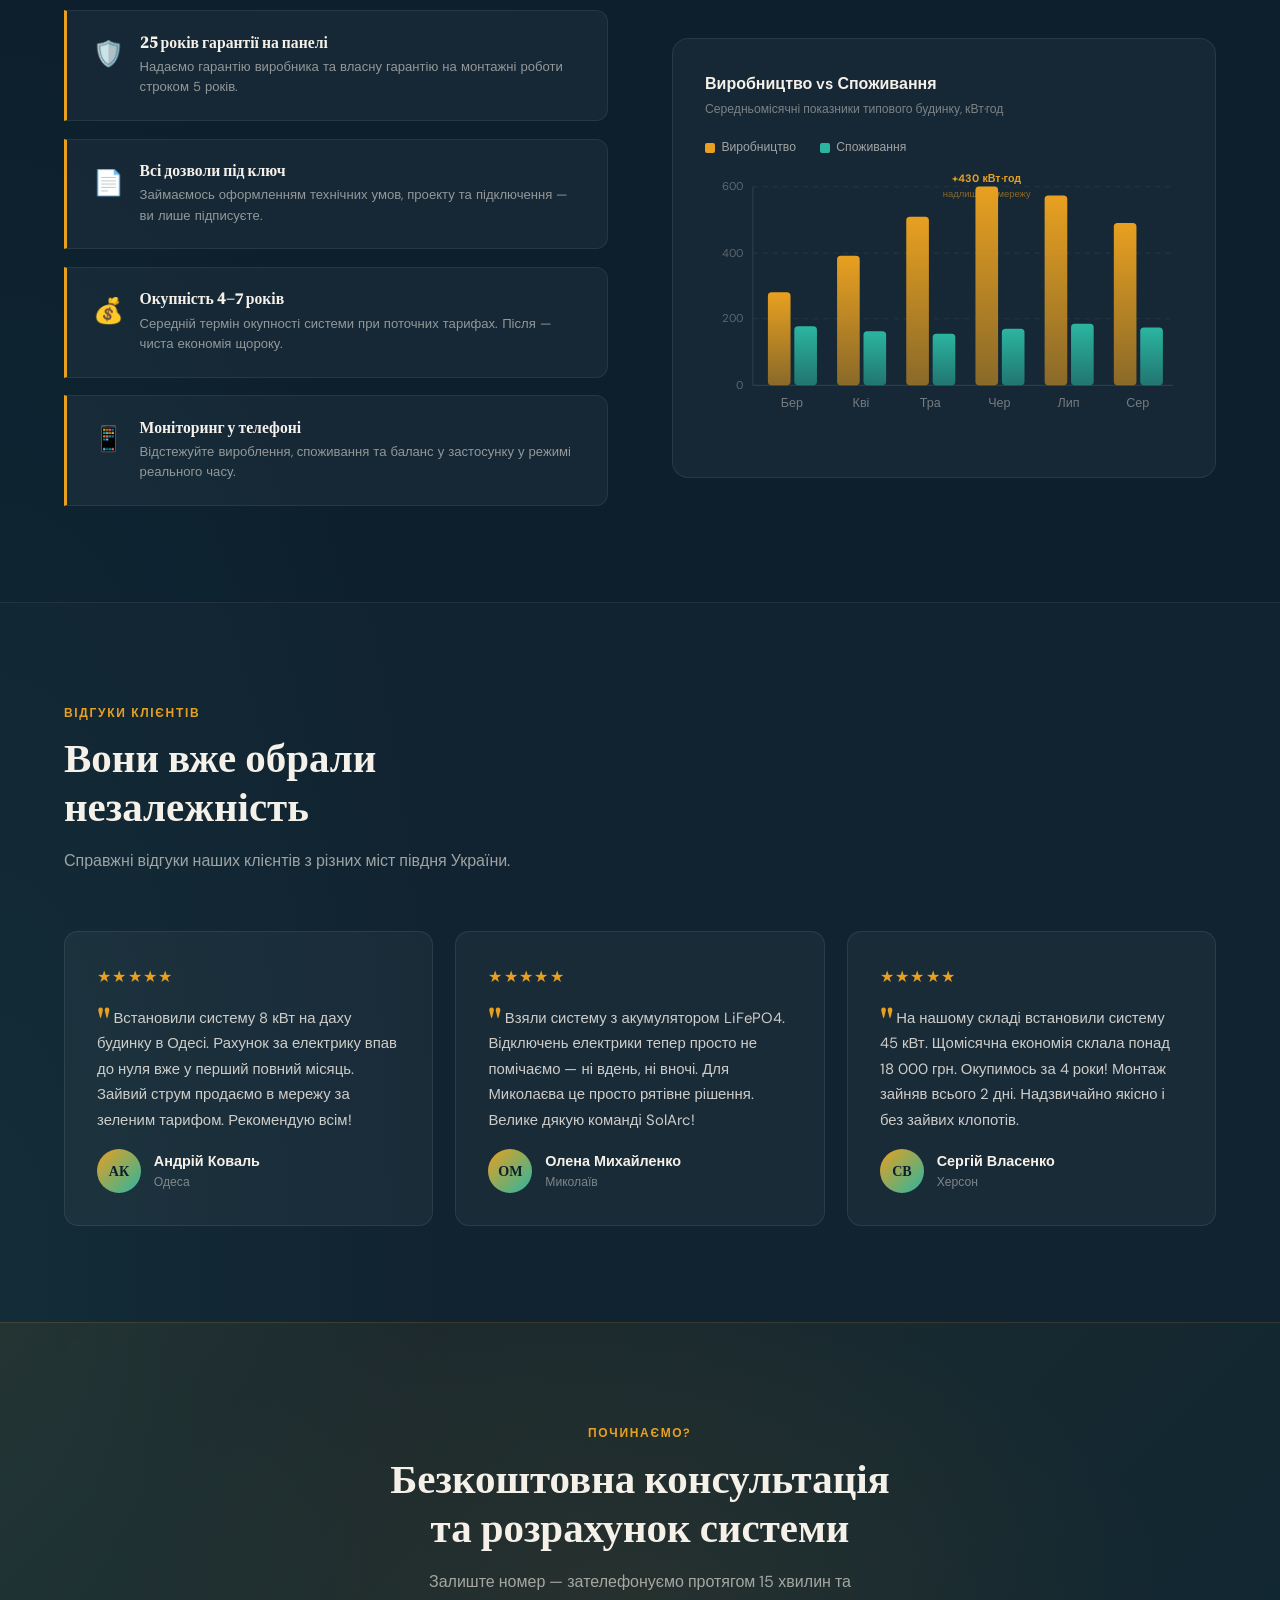
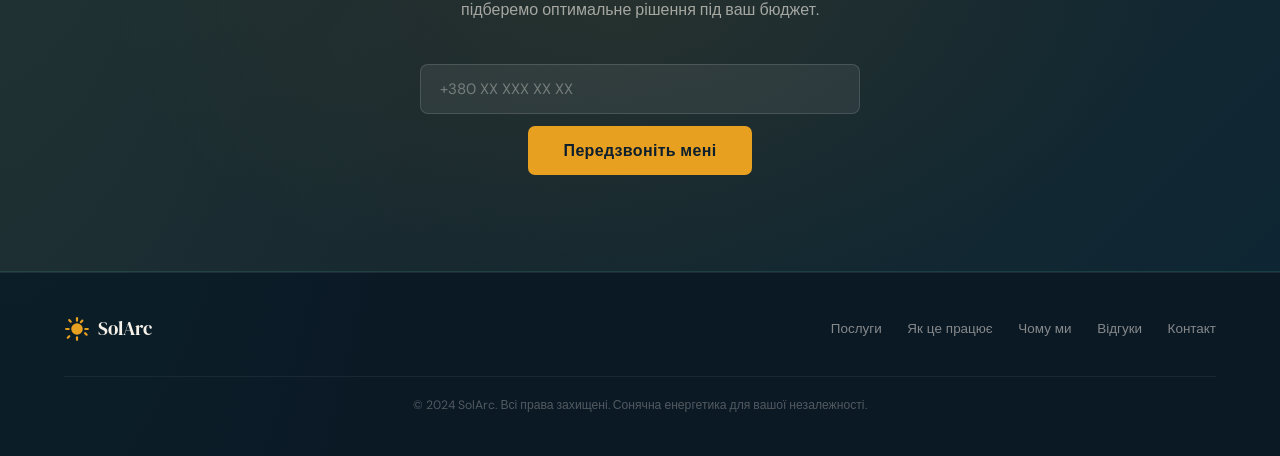
==== commit b865311c: "Split into CSS/JS files, add favicon, sun rays, lighter bg, fix header, remove 12yr stat" ====
--- a/index.html
+++ b/index.html
@@ -4,412 +4,12 @@
     <meta charset="UTF-8">
     <meta name="viewport" content="width=device-width, initial-scale=1.0">
     <title>SolArc — Перетворіть сонце на вашу незалежність</title>
-    <meta name="description" content="SolArc — встановлення сонячних панелей під ключ для будинків та бізнесу. 500+ систем, 12 років досвіду, монтаж за 1–3 дні.">
+    <meta name="description" content="SolArc — встановлення сонячних панелей під ключ для будинків та бізнесу. 500+ систем, монтаж за 1–3 дні.">
+    <link rel="icon" href="favicon.svg" type="image/svg+xml">
     <link rel="preconnect" href="https://fonts.googleapis.com">
     <link rel="preconnect" href="https://fonts.gstatic.com" crossorigin>
     <link href="https://fonts.googleapis.com/css2?family=DM+Serif+Display:ital@0;1&family=DM+Sans:wght@300;400;500;600;700&display=swap" rel="stylesheet">
-    <style>
-        /* ===== RESET & BASE ===== */
-        *, *::before, *::after { box-sizing: border-box; margin: 0; padding: 0; }
-        html { scroll-behavior: smooth; }
-        body {
-            background-color: #0D1F2D;
-            color: #F5F0E8;
-            font-family: 'DM Sans', sans-serif;
-            overflow-x: hidden;
-            line-height: 1.6;
-        }
-        h1, h2, h3, h4 { font-family: 'DM Serif Display', serif; line-height: 1.2; }
-        a { color: inherit; text-decoration: none; }
-        img { max-width: 100%; }
-
-        /* ===== KEYFRAMES ===== */
-        @keyframes rotate {
-            from { transform: rotate(0deg); }
-            to   { transform: rotate(360deg); }
-        }
-        @keyframes fadeDown {
-            from { opacity: 0; transform: translateY(-22px); }
-            to   { opacity: 1; transform: translateY(0); }
-        }
-        @keyframes fadeUp {
-            from { opacity: 0; transform: translateY(32px); }
-            to   { opacity: 1; transform: translateY(0); }
-        }
-        @keyframes pulse {
-            0%, 100% { opacity: 0.5; }
-            50%       { opacity: 1; }
-        }
-        @keyframes borderReveal {
-            from { transform: scaleX(0); }
-            to   { transform: scaleX(1); }
-        }
-
-        /* ===== NAV ===== */
-        .nav {
-            position: fixed; top: 0; left: 0; right: 0; z-index: 100;
-            display: flex; align-items: center; justify-content: space-between;
-            padding: 0 5%; height: 72px;
-            background: rgba(13, 31, 45, 0.82);
-            backdrop-filter: blur(14px);
-            border-bottom: 1px solid rgba(232, 160, 32, 0.1);
-            animation: fadeDown 0.55s ease both;
-        }
-        .nav-logo {
-            display: flex; align-items: center; gap: 10px;
-            font-family: 'DM Serif Display', serif; font-size: 1.5rem;
-        }
-        .sun-icon { width: 34px; height: 34px; }
-        .sun-rays { transform-origin: 18px 18px; animation: rotate 20s linear infinite; }
-        .nav-links { display: flex; gap: 2rem; list-style: none; }
-        .nav-links a {
-            font-size: 0.88rem; font-weight: 500; letter-spacing: 0.02em;
-            color: rgba(245, 240, 232, 0.72); transition: color 0.25s;
-        }
-        .nav-links a:hover { color: #E8A020; }
-
-        /* ===== BUTTONS ===== */
-        .btn {
-            display: inline-flex; align-items: center; justify-content: center;
-            padding: 0.65rem 1.5rem; border-radius: 7px; border: none; cursor: pointer;
-            font-family: 'DM Sans', sans-serif; font-size: 0.9rem; font-weight: 600;
-            letter-spacing: 0.02em; transition: transform 0.25s, box-shadow 0.25s, background 0.25s;
-        }
-        .btn-amber { background: #E8A020; color: #0D1F2D; }
-        .btn-amber:hover {
-            background: #f5b535; transform: translateY(-2px);
-            box-shadow: 0 6px 22px rgba(232, 160, 32, 0.38);
-        }
-        .btn-outline {
-            background: transparent; color: #F5F0E8;
-            border: 1.5px solid rgba(245, 240, 232, 0.36);
-        }
-        .btn-outline:hover { border-color: #E8A020; color: #E8A020; transform: translateY(-2px); }
-        .btn-teal { background: #2BB5A0; color: #0D1F2D; }
-        .btn-teal:hover {
-            background: #34ccb7; transform: translateY(-2px);
-            box-shadow: 0 6px 22px rgba(43, 181, 160, 0.35);
-        }
-        .btn-lg { padding: 0.9rem 2.2rem; font-size: 1rem; }
-
-        /* ===== HERO ===== */
-        .hero {
-            min-height: 100vh; display: flex; align-items: center;
-            position: relative; overflow: hidden; padding: 120px 5% 80px;
-        }
-        .hero-grid {
-            position: absolute; inset: 0;
-            background-image:
-                linear-gradient(rgba(232,160,32,0.045) 1px, transparent 1px),
-                linear-gradient(90deg, rgba(232,160,32,0.045) 1px, transparent 1px);
-            background-size: 52px 52px;
-            mask-image: radial-gradient(ellipse 90% 90% at 50% 50%, black 0%, transparent 100%);
-            -webkit-mask-image: radial-gradient(ellipse 90% 90% at 50% 50%, black 0%, transparent 100%);
-        }
-        .hero-glow {
-            position: absolute; width: 700px; height: 700px;
-            top: 45%; left: 28%; transform: translate(-50%, -50%);
-            background: radial-gradient(ellipse, rgba(232,160,32,0.11) 0%, transparent 68%);
-            pointer-events: none;
-        }
-        .hero-inner {
-            position: relative; z-index: 2;
-            display: grid; grid-template-columns: 1fr 1fr;
-            gap: 4rem; align-items: center;
-            max-width: 1200px; margin: 0 auto; width: 100%;
-        }
-        .hero-content { display: flex; flex-direction: column; gap: 1.6rem; }
-        .hero-badge {
-            display: inline-flex; align-items: center; gap: 0.5rem;
-            padding: 0.4rem 1rem; border-radius: 50px;
-            background: rgba(232,160,32,0.1); border: 1px solid rgba(232,160,32,0.28);
-            font-size: 0.79rem; font-weight: 600; color: #E8A020;
-            width: fit-content; letter-spacing: 0.04em;
-            animation: fadeUp 0.6s ease 0.15s both;
-        }
-        .hero-badge-dot {
-            width: 6px; height: 6px; border-radius: 50%;
-            background: #E8A020; animation: pulse 2s ease infinite;
-        }
-        .hero h1 {
-            font-size: clamp(2.4rem, 5vw, 3.8rem);
-            animation: fadeUp 0.6s ease 0.35s both;
-        }
-        .hero h1 em { font-style: italic; color: #E8A020; }
-        .hero-sub {
-            font-size: 1.05rem; color: rgba(245,240,232,0.68);
-            max-width: 470px; line-height: 1.75;
-            animation: fadeUp 0.6s ease 0.55s both;
-        }
-        .hero-buttons {
-            display: flex; gap: 1rem; flex-wrap: wrap;
-            animation: fadeUp 0.6s ease 0.75s both;
-        }
-        .hero-illus {
-            display: flex; justify-content: center; align-items: center;
-            animation: fadeUp 0.8s ease 0.5s both;
-        }
-        .hero-svg { width: 100%; max-width: 480px; height: auto; }
-
-        /* ===== STATS ===== */
-        .stats {
-            background: rgba(232,160,32,0.06);
-            border-top: 1px solid rgba(232,160,32,0.18);
-            border-bottom: 1px solid rgba(232,160,32,0.18);
-            padding: 2rem 5%;
-        }
-        .stats-inner {
-            display: grid; grid-template-columns: repeat(4, 1fr);
-            max-width: 1200px; margin: 0 auto; text-align: center;
-        }
-        .stat-item {
-            padding: 1.2rem;
-            border-right: 1px solid rgba(245,240,232,0.09);
-        }
-        .stat-item:last-child { border-right: none; }
-        .stat-num {
-            font-family: 'DM Serif Display', serif; font-size: 2.4rem;
-            color: #E8A020; line-height: 1;
-        }
-        .stat-lbl {
-            font-size: 0.82rem; color: rgba(245,240,232,0.55);
-            margin-top: 0.35rem; font-weight: 500;
-        }
-
-        /* ===== SECTION BASE ===== */
-        .section { padding: 96px 5%; }
-        .section-inner { max-width: 1200px; margin: 0 auto; }
-        .section-label {
-            display: inline-block; font-size: 0.75rem; font-weight: 700;
-            letter-spacing: 0.14em; text-transform: uppercase;
-            color: #E8A020; margin-bottom: 0.7rem;
-        }
-        .section-title {
-            font-size: clamp(1.9rem, 3.2vw, 2.7rem);
-            color: #F5F0E8; margin-bottom: 0.9rem;
-        }
-        .section-sub {
-            font-size: 1rem; color: rgba(245,240,232,0.58);
-            max-width: 520px; line-height: 1.75; margin-bottom: 3.5rem;
-        }
-
-        /* ===== SERVICES ===== */
-        .services-grid {
-            display: grid; grid-template-columns: repeat(3, 1fr); gap: 1.4rem;
-        }
-        .svc-card {
-            background: rgba(255,255,255,0.028);
-            border: 1px solid rgba(255,255,255,0.07);
-            border-radius: 14px; padding: 2rem; position: relative; overflow: hidden;
-            transition: transform 0.3s, box-shadow 0.3s, border-color 0.3s;
-        }
-        .svc-card::before {
-            content: ''; position: absolute; top: 0; left: 0; right: 0; height: 3px;
-            background: linear-gradient(90deg, #E8A020, #2BB5A0);
-            transform: scaleX(0); transform-origin: left;
-            transition: transform 0.4s cubic-bezier(0.4,0,0.2,1);
-        }
-        .svc-card:hover {
-            transform: translateY(-4px);
-            box-shadow: 0 14px 44px rgba(0,0,0,0.32);
-            border-color: rgba(232,160,32,0.22);
-        }
-        .svc-card:hover::before { transform: scaleX(1); }
-        .svc-icon {
-            width: 50px; height: 50px; border-radius: 11px;
-            background: rgba(232,160,32,0.1);
-            display: flex; align-items: center; justify-content: center;
-            font-size: 1.4rem; margin-bottom: 1.2rem;
-        }
-        .svc-card h3 { font-size: 1.08rem; color: #F5F0E8; margin-bottom: 0.55rem; }
-        .svc-card p { font-size: 0.86rem; color: rgba(245,240,232,0.52); line-height: 1.65; }
-        .svc-tag {
-            display: inline-block; margin-top: 1rem;
-            padding: 0.22rem 0.7rem;
-            background: rgba(43,181,160,0.1); border: 1px solid rgba(43,181,160,0.24);
-            border-radius: 4px; font-size: 0.73rem; font-weight: 700;
-            color: #2BB5A0; letter-spacing: 0.04em;
-        }
-
-        /* ===== HOW IT WORKS ===== */
-        .how {
-            background: rgba(255,255,255,0.012);
-            border-top: 1px solid rgba(255,255,255,0.05);
-            border-bottom: 1px solid rgba(255,255,255,0.05);
-        }
-        .steps-wrap {
-            display: grid; grid-template-columns: repeat(4, 1fr);
-            position: relative;
-        }
-        .step {
-            padding: 2rem 1.8rem 2.5rem; text-align: center; position: relative;
-        }
-        .step:not(:last-child)::after {
-            content: '→'; position: absolute;
-            right: -0.6rem; top: 4.2rem;
-            font-size: 1.6rem; color: rgba(232,160,32,0.38); z-index: 1;
-        }
-        .step-num {
-            font-family: 'DM Serif Display', serif; font-size: 5.5rem;
-            color: rgba(232,160,32,0.07); line-height: 1;
-            position: absolute; top: 0.5rem; left: 50%;
-            transform: translateX(-50%);
-            pointer-events: none; user-select: none; white-space: nowrap;
-        }
-        .step-ico {
-            width: 64px; height: 64px; border-radius: 50%;
-            background: rgba(232,160,32,0.09);
-            border: 1px solid rgba(232,160,32,0.22);
-            display: flex; align-items: center; justify-content: center;
-            font-size: 1.6rem; margin: 4rem auto 1.3rem;
-            position: relative; z-index: 1;
-        }
-        .step h3 { font-size: 1rem; color: #F5F0E8; margin-bottom: 0.45rem; position: relative; z-index: 1; }
-        .step p { font-size: 0.82rem; color: rgba(245,240,232,0.5); line-height: 1.6; position: relative; z-index: 1; }
-
-        /* ===== WHY US ===== */
-        .why-grid {
-            display: grid; grid-template-columns: 1fr 1fr; gap: 4rem; align-items: center;
-        }
-        .benefits { display: flex; flex-direction: column; gap: 1.1rem; }
-        .ben-card {
-            background: rgba(255,255,255,0.028);
-            border: 1px solid rgba(255,255,255,0.06);
-            border-left: 3px solid #E8A020;
-            border-radius: 0 12px 12px 0; padding: 1.4rem 1.6rem;
-            display: flex; gap: 1rem; align-items: flex-start;
-            transition: transform 0.22s, border-left-color 0.22s;
-        }
-        .ben-card:hover { transform: translateX(5px); border-left-color: #2BB5A0; }
-        .ben-ico { font-size: 1.55rem; flex-shrink: 0; margin-top: 0.05rem; }
-        .ben-card h4 { font-size: 0.98rem; color: #F5F0E8; margin-bottom: 0.28rem; }
-        .ben-card p { font-size: 0.82rem; color: rgba(245,240,232,0.52); line-height: 1.55; }
-        .chart-box {
-            background: rgba(255,255,255,0.028);
-            border: 1px solid rgba(255,255,255,0.07);
-            border-radius: 16px; padding: 2rem;
-        }
-        .chart-hd { font-size: 1rem; font-weight: 600; color: #F5F0E8; margin-bottom: 0.2rem; }
-        .chart-sd { font-size: 0.76rem; color: rgba(245,240,232,0.42); margin-bottom: 1.2rem; }
-        .chart-legend { display: flex; gap: 1.5rem; margin-bottom: 1rem; }
-        .leg { display: flex; align-items: center; gap: 0.4rem; font-size: 0.76rem; color: rgba(245,240,232,0.58); }
-        .leg-dot { width: 10px; height: 10px; border-radius: 2px; }
-
-        /* ===== TESTIMONIALS ===== */
-        .testi-grid {
-            display: grid; grid-template-columns: repeat(3, 1fr); gap: 1.4rem;
-        }
-        .testi-card {
-            background: rgba(255,255,255,0.028);
-            border: 1px solid rgba(255,255,255,0.07);
-            border-radius: 14px; padding: 2rem;
-            display: flex; flex-direction: column; gap: 1rem;
-            transition: transform 0.28s, border-color 0.28s;
-        }
-        .testi-card:hover { transform: translateY(-4px); border-color: rgba(232,160,32,0.2); }
-        .stars { color: #E8A020; font-size: 1rem; letter-spacing: 0.08em; }
-        .testi-quote {
-            font-size: 0.93rem; color: rgba(245,240,232,0.78);
-            line-height: 1.72; flex: 1;
-        }
-        .testi-quote::before {
-            content: '"'; font-family: 'DM Serif Display', serif;
-            font-size: 2rem; color: #E8A020; line-height: 0;
-            vertical-align: -0.5rem; margin-right: 0.15rem;
-        }
-        .testi-author { display: flex; align-items: center; gap: 0.8rem; }
-        .avatar {
-            width: 44px; height: 44px; border-radius: 50%; flex-shrink: 0;
-            background: linear-gradient(135deg, #E8A020 0%, #2BB5A0 100%);
-            display: flex; align-items: center; justify-content: center;
-            font-family: 'DM Serif Display', serif; font-size: 0.88rem;
-            font-weight: bold; color: #0D1F2D;
-        }
-        .author-name { font-size: 0.9rem; font-weight: 600; color: #F5F0E8; }
-        .author-city { font-size: 0.76rem; color: rgba(245,240,232,0.42); }
-
-        /* ===== CTA ===== */
-        .cta-sec {
-            background: linear-gradient(135deg,
-                rgba(232,160,32,0.07) 0%,
-                rgba(43,181,160,0.04) 100%);
-            border-top: 1px solid rgba(232,160,32,0.14);
-            border-bottom: 1px solid rgba(43,181,160,0.14);
-            text-align: center;
-        }
-        .cta-sec .section-title { max-width: 600px; margin: 0 auto 0.9rem; }
-        .cta-sec .section-sub { max-width: 460px; margin: 0 auto 2.5rem; }
-        .cta-form {
-            display: flex; gap: 0.75rem; max-width: 440px;
-            margin: 0 auto; justify-content: center; flex-wrap: wrap;
-        }
-        .phone-inp {
-            flex: 1; min-width: 210px;
-            padding: 0.88rem 1.2rem;
-            background: rgba(255,255,255,0.055);
-            border: 1.5px solid rgba(255,255,255,0.11);
-            border-radius: 8px; color: #F5F0E8;
-            font-family: 'DM Sans', sans-serif; font-size: 0.94rem;
-            outline: none; transition: border-color 0.28s, background 0.28s;
-        }
-        .phone-inp::placeholder { color: rgba(245,240,232,0.33); }
-        .phone-inp:focus { border-color: #E8A020; }
-        .phone-inp.ok { border-color: #2BB5A0; background: rgba(43,181,160,0.07); }
-        .success-msg {
-            display: none; margin-top: 1.1rem;
-            padding: 0.75rem 1.5rem;
-            background: rgba(43,181,160,0.1); border: 1px solid rgba(43,181,160,0.3);
-            border-radius: 8px; color: #2BB5A0; font-size: 0.9rem; font-weight: 500;
-        }
-
-        /* ===== FOOTER ===== */
-        footer {
-            padding: 2.5rem 5%;
-            border-top: 1px solid rgba(255,255,255,0.07);
-        }
-        .footer-inner {
-            max-width: 1200px; margin: 0 auto;
-            display: flex; justify-content: space-between; align-items: center;
-            gap: 1.5rem; flex-wrap: wrap;
-        }
-        .footer-logo {
-            display: flex; align-items: center; gap: 8px;
-            font-family: 'DM Serif Display', serif; font-size: 1.2rem;
-        }
-        .footer-links { display: flex; gap: 1.6rem; flex-wrap: wrap; }
-        .footer-links a { font-size: 0.84rem; color: rgba(245,240,232,0.48); transition: color 0.25s; }
-        .footer-links a:hover { color: #E8A020; }
-        .footer-copy {
-            width: 100%; text-align: center;
-            font-size: 0.76rem; color: rgba(245,240,232,0.27);
-            padding-top: 1.2rem; margin-top: 0.5rem;
-            border-top: 1px solid rgba(255,255,255,0.05);
-        }
-
-        /* ===== RESPONSIVE ===== */
-        @media (max-width: 768px) {
-            .nav-links, .nav-cta { display: none; }
-            .hero { padding: 96px 5% 56px; }
-            .hero-inner { grid-template-columns: 1fr; gap: 2rem; }
-            .hero-illus { display: none; }
-            .stats-inner { grid-template-columns: repeat(2, 1fr); }
-            .stat-item:nth-child(2) { border-right: none; }
-            .stat-item:nth-child(3) { border-right: 1px solid rgba(245,240,232,0.09); border-top: 1px solid rgba(245,240,232,0.07); }
-            .stat-item:last-child { border-top: 1px solid rgba(245,240,232,0.07); }
-            .services-grid { grid-template-columns: 1fr; }
-            .steps-wrap { grid-template-columns: 1fr; }
-            .step:not(:last-child)::after { content: '↓'; right: 50%; top: auto; bottom: -1rem; transform: translateX(50%); }
-            .why-grid { grid-template-columns: 1fr; gap: 2rem; }
-            .testi-grid { grid-template-columns: 1fr; }
-            .footer-inner { flex-direction: column; text-align: center; }
-            .footer-links { justify-content: center; }
-        }
-        @media (min-width: 769px) and (max-width: 1024px) {
-            .services-grid { grid-template-columns: repeat(2, 1fr); }
-            .steps-wrap { grid-template-columns: repeat(2, 1fr); }
-            .step:nth-child(2):not(:last-child)::after { display: none; }
-        }
-    </style>
+    <link rel="stylesheet" href="style.css">
 </head>
 <body>
 
@@ -446,6 +46,7 @@
 <section class="hero" id="hero">
     <div class="hero-grid"></div>
     <div class="hero-glow"></div>
+    <div class="hero-sunrays"></div>
 
     <div class="hero-inner">
         <div class="hero-content">
@@ -480,17 +81,29 @@
                         <stop offset="100%" stop-color="#112535"/>
                     </linearGradient>
                     <radialGradient id="sunHalo" cx="50%" cy="50%" r="50%">
-                        <stop offset="0%" stop-color="#E8A020" stop-opacity="0.28"/>
+                        <stop offset="0%" stop-color="#E8A020" stop-opacity="0.36"/>
                         <stop offset="100%" stop-color="#E8A020" stop-opacity="0"/>
                     </radialGradient>
                     <filter id="glow">
-                        <feGaussianBlur stdDeviation="3" result="blur"/>
+                        <feGaussianBlur stdDeviation="4" result="blur"/>
                         <feMerge><feMergeNode in="blur"/><feMergeNode in="SourceGraphic"/></feMerge>
                     </filter>
                 </defs>
 
-                <!-- Sun halo -->
-                <ellipse cx="368" cy="72" rx="80" ry="70" fill="url(#sunHalo)"/>
+                <!-- Sun halo (larger) -->
+                <ellipse cx="368" cy="72" rx="100" ry="90" fill="url(#sunHalo)"/>
+
+                <!-- Sun rays (static decorative) -->
+                <g transform="translate(368,72)" opacity="0.22">
+                    <line x1="0" y1="-55" x2="0" y2="-110" stroke="#E8A020" stroke-width="1.5" stroke-linecap="round"/>
+                    <line x1="0" y1="55" x2="0" y2="110" stroke="#E8A020" stroke-width="1.5" stroke-linecap="round"/>
+                    <line x1="-55" y1="0" x2="-110" y2="0" stroke="#E8A020" stroke-width="1.5" stroke-linecap="round"/>
+                    <line x1="55" y1="0" x2="110" y2="0" stroke="#E8A020" stroke-width="1.5" stroke-linecap="round"/>
+                    <line x1="-39" y1="-39" x2="-78" y2="-78" stroke="#E8A020" stroke-width="1.5" stroke-linecap="round"/>
+                    <line x1="39" y1="39" x2="78" y2="78" stroke="#E8A020" stroke-width="1.5" stroke-linecap="round"/>
+                    <line x1="39" y1="-39" x2="78" y2="-78" stroke="#E8A020" stroke-width="1.5" stroke-linecap="round"/>
+                    <line x1="-39" y1="39" x2="-78" y2="78" stroke="#E8A020" stroke-width="1.5" stroke-linecap="round"/>
+                </g>
 
                 <!-- Animated sun -->
                 <g transform="translate(368,72)">
@@ -518,9 +131,8 @@
                 <rect x="282" y="136" width="20" height="52" rx="2" fill="#172e41"/>
                 <rect x="278" y="132" width="28" height="8" rx="2" fill="#1e3d54"/>
 
-                <!-- Solar panels (4 panels on left roof slope, angled ~−32°) -->
+                <!-- Solar panels -->
                 <g transform="translate(155,174) rotate(-32)">
-                    <!-- Row 1: 2 panels side by side -->
                     <rect x="-54" y="-18" width="50" height="34" rx="3" fill="url(#panelBlue)" stroke="#2BB5A0" stroke-width="0.7"/>
                     <line x1="-54" y1="-6.7"  x2="-4"  y2="-6.7"  stroke="#2BB5A0" stroke-width="0.5" opacity="0.55"/>
                     <line x1="-54" y1="4.7"   x2="-4"  y2="4.7"   stroke="#2BB5A0" stroke-width="0.5" opacity="0.55"/>
@@ -533,7 +145,6 @@
                     <line x1="21" y1="-18"   x2="21" y2="16"    stroke="#2BB5A0" stroke-width="0.5" opacity="0.55"/>
                     <line x1="38" y1="-18"   x2="38" y2="16"    stroke="#2BB5A0" stroke-width="0.5" opacity="0.55"/>
 
-                    <!-- Row 2 -->
                     <rect x="-54" y="22" width="50" height="34" rx="3" fill="url(#panelBlue)" stroke="#2BB5A0" stroke-width="0.7"/>
                     <line x1="-54" y1="33.3" x2="-4"  y2="33.3" stroke="#2BB5A0" stroke-width="0.5" opacity="0.55"/>
                     <line x1="-54" y1="44.7" x2="-4"  y2="44.7" stroke="#2BB5A0" stroke-width="0.5" opacity="0.55"/>
@@ -551,13 +162,12 @@
                 <rect x="120" y="248" width="58" height="48" rx="3" fill="#0b1e2d" stroke="#263f54" stroke-width="1.2"/>
                 <line x1="149" y1="248" x2="149" y2="296" stroke="#263f54" stroke-width="1"/>
                 <line x1="120" y1="272" x2="178" y2="272" stroke="#263f54" stroke-width="1"/>
-                <!-- Warm light inside -->
-                <rect x="120" y="248" width="28" height="24" rx="2" fill="rgba(232,160,32,0.07)"/>
+                <rect x="120" y="248" width="28" height="24" rx="2" fill="rgba(232,160,32,0.1)"/>
 
                 <rect x="302" y="248" width="58" height="48" rx="3" fill="#0b1e2d" stroke="#263f54" stroke-width="1.2"/>
                 <line x1="331" y1="248" x2="331" y2="296" stroke="#263f54" stroke-width="1"/>
                 <line x1="302" y1="272" x2="360" y2="272" stroke="#263f54" stroke-width="1"/>
-                <rect x="331" y="248" width="29" height="24" rx="2" fill="rgba(232,160,32,0.07)"/>
+                <rect x="331" y="248" width="29" height="24" rx="2" fill="rgba(232,160,32,0.1)"/>
 
                 <!-- Door -->
                 <rect x="211" y="285" width="58" height="75" rx="3" fill="#091a27" stroke="#263f54" stroke-width="1.2"/>
@@ -567,21 +177,21 @@
                 <rect x="0" y="358" width="480" height="22" rx="3" fill="rgba(10,26,40,0.65)"/>
 
                 <!-- Energy bolt indicator -->
-                <g opacity="0.82">
+                <g opacity="0.88">
                     <path d="M418 175 L408 194 H418 L406 218 L424 192 H414 Z" fill="#E8A020"/>
                 </g>
 
                 <!-- kWh badge -->
                 <g transform="translate(22,128)">
-                    <rect width="92" height="52" rx="9" fill="rgba(43,181,160,0.1)" stroke="rgba(43,181,160,0.28)" stroke-width="1"/>
+                    <rect width="92" height="52" rx="9" fill="rgba(43,181,160,0.12)" stroke="rgba(43,181,160,0.32)" stroke-width="1"/>
                     <text x="46" y="22" text-anchor="middle" font-family="DM Serif Display,serif" font-size="17" fill="#2BB5A0">12.4</text>
-                    <text x="46" y="38" text-anchor="middle" font-family="DM Sans,sans-serif" font-size="9" fill="rgba(245,240,232,0.45)">кВт·год сьогодні</text>
+                    <text x="46" y="38" text-anchor="middle" font-family="DM Sans,sans-serif" font-size="9" fill="rgba(245,240,232,0.5)">кВт·год сьогодні</text>
                 </g>
 
                 <!-- CO₂ saved badge -->
                 <g transform="translate(22,196)">
-                    <rect width="92" height="36" rx="8" fill="rgba(232,160,32,0.07)" stroke="rgba(232,160,32,0.22)" stroke-width="1"/>
-                    <text x="46" y="15" text-anchor="middle" font-family="DM Sans,sans-serif" font-size="8" fill="rgba(245,240,232,0.4)">CO₂ зекономлено</text>
+                    <rect width="92" height="36" rx="8" fill="rgba(232,160,32,0.09)" stroke="rgba(232,160,32,0.26)" stroke-width="1"/>
+                    <text x="46" y="15" text-anchor="middle" font-family="DM Sans,sans-serif" font-size="8" fill="rgba(245,240,232,0.45)">CO₂ зекономлено</text>
                     <text x="46" y="28" text-anchor="middle" font-family="DM Serif Display,serif" font-size="13" fill="#E8A020">5.2 кг</text>
                 </g>
             </svg>
@@ -595,10 +205,6 @@
         <div class="stat-item">
             <div class="stat-num">500+</div>
             <div class="stat-lbl">систем встановлено</div>
-        </div>
-        <div class="stat-item">
-            <div class="stat-num">12</div>
-            <div class="stat-lbl">років досвіду</div>
         </div>
         <div class="stat-item">
             <div class="stat-num">98%</div>
@@ -755,50 +361,30 @@
                         </linearGradient>
                     </defs>
 
-                    <!-- Axis -->
                     <line x1="38" y1="10" x2="38" y2="168" stroke="rgba(245,240,232,0.1)" stroke-width="1"/>
                     <line x1="38" y1="168" x2="372" y2="168" stroke="rgba(245,240,232,0.1)" stroke-width="1"/>
-
-                    <!-- Grid lines at 200, 400, 600 kWh -->
-                    <!-- scale: 158px = 600kWh → 1kWh = 0.2633px, 0 at y=168 -->
                     <line x1="38" y1="115" x2="372" y2="115" stroke="rgba(245,240,232,0.05)" stroke-dasharray="4 4"/>
                     <line x1="38" y1="63"  x2="372" y2="63"  stroke="rgba(245,240,232,0.05)" stroke-dasharray="4 4"/>
                     <line x1="38" y1="10"  x2="372" y2="10"  stroke="rgba(245,240,232,0.05)" stroke-dasharray="4 4"/>
 
-                    <!-- Y labels -->
                     <text x="30" y="171" text-anchor="end" font-size="9" fill="rgba(245,240,232,0.32)" font-family="DM Sans,sans-serif">0</text>
                     <text x="30" y="118" text-anchor="end" font-size="9" fill="rgba(245,240,232,0.32)" font-family="DM Sans,sans-serif">200</text>
                     <text x="30" y="66"  text-anchor="end" font-size="9" fill="rgba(245,240,232,0.32)" font-family="DM Sans,sans-serif">400</text>
                     <text x="30" y="13"  text-anchor="end" font-size="9" fill="rgba(245,240,232,0.32)" font-family="DM Sans,sans-serif">600</text>
 
-                    <!-- Bars: groups at x=50,105,160,215,270,325 (prod), x=71,126,181,236,291,346 (cons) -->
-                    <!-- Width=18 per bar. Heights: prod*0.2633, cons*0.2633 from y=168 -->
-
-                    <!-- Бер: prod=280(74px), cons=180(47px) -->
                     <rect x="50"  y="94"  width="18" height="74" rx="3" fill="url(#gProd)"/>
                     <rect x="71"  y="121" width="18" height="47" rx="3" fill="url(#gCons)"/>
-
-                    <!-- Кві: prod=390(103px), cons=165(43px) -->
                     <rect x="105" y="65"  width="18" height="103" rx="3" fill="url(#gProd)"/>
                     <rect x="126" y="125" width="18" height="43" rx="3" fill="url(#gCons)"/>
-
-                    <!-- Тра: prod=510(134px), cons=155(41px) -->
                     <rect x="160" y="34"  width="18" height="134" rx="3" fill="url(#gProd)"/>
                     <rect x="181" y="127" width="18" height="41" rx="3" fill="url(#gCons)"/>
-
-                    <!-- Чер: prod=600(158px), cons=170(45px) -->
                     <rect x="215" y="10"  width="18" height="158" rx="3" fill="url(#gProd)"/>
                     <rect x="236" y="123" width="18" height="45" rx="3" fill="url(#gCons)"/>
-
-                    <!-- Лип: prod=575(151px), cons=185(49px) -->
                     <rect x="270" y="17"  width="18" height="151" rx="3" fill="url(#gProd)"/>
                     <rect x="291" y="119" width="18" height="49" rx="3" fill="url(#gCons)"/>
-
-                    <!-- Сер: prod=490(129px), cons=175(46px) -->
                     <rect x="325" y="39"  width="18" height="129" rx="3" fill="url(#gProd)"/>
                     <rect x="346" y="122" width="18" height="46" rx="3" fill="url(#gCons)"/>
 
-                    <!-- Month labels -->
                     <text x="69"  y="185" text-anchor="middle" font-size="10" fill="rgba(245,240,232,0.42)" font-family="DM Sans,sans-serif">Бер</text>
                     <text x="124" y="185" text-anchor="middle" font-size="10" fill="rgba(245,240,232,0.42)" font-family="DM Sans,sans-serif">Кві</text>
                     <text x="179" y="185" text-anchor="middle" font-size="10" fill="rgba(245,240,232,0.42)" font-family="DM Sans,sans-serif">Тра</text>
@@ -806,7 +392,6 @@
                     <text x="289" y="185" text-anchor="middle" font-size="10" fill="rgba(245,240,232,0.42)" font-family="DM Sans,sans-serif">Лип</text>
                     <text x="344" y="185" text-anchor="middle" font-size="10" fill="rgba(245,240,232,0.42)" font-family="DM Sans,sans-serif">Сер</text>
 
-                    <!-- Surplus callout above Jun bar -->
                     <text x="224" y="6"  text-anchor="middle" font-size="8.5" fill="#E8A020" font-family="DM Sans,sans-serif" font-weight="700">+430 кВт·год</text>
                     <text x="224" y="18" text-anchor="middle" font-size="7.5" fill="rgba(232,160,32,0.55)" font-family="DM Sans,sans-serif">надлишок в мережу</text>
                 </svg>
@@ -816,7 +401,7 @@
 </section>
 
 <!-- ===== TESTIMONIALS ===== -->
-<section class="section" id="testimonials" style="background:rgba(255,255,255,0.01);border-top:1px solid rgba(255,255,255,0.05);">
+<section class="section" id="testimonials" style="background:rgba(255,255,255,0.015);border-top:1px solid rgba(255,255,255,0.06);">
     <div class="section-inner">
         <span class="section-label">Відгуки клієнтів</span>
         <h2 class="section-title">Вони вже обрали<br>незалежність</h2>
@@ -915,47 +500,6 @@
     </div>
 </footer>
 
-<script>
-    /* --- CTA form --- */
-    document.getElementById('ctaForm').addEventListener('submit', function(e) {
-        e.preventDefault();
-        const inp = document.getElementById('phoneInput');
-        const msg = document.getElementById('successMsg');
-        const digits = inp.value.replace(/\D/g, '');
-        if (digits.length < 10) {
-            inp.style.borderColor = '#e84040';
-            setTimeout(() => { inp.style.borderColor = ''; }, 1500);
-            return;
-        }
-        inp.classList.add('ok');
-        msg.style.display = 'block';
-        setTimeout(() => {
-            inp.classList.remove('ok');
-            inp.value = '';
-            msg.style.display = 'none';
-        }, 3000);
-    });
-
-    /* --- Smooth scroll with nav offset --- */
-    document.querySelectorAll('a[href^="#"]').forEach(a => {
-        a.addEventListener('click', function(e) {
-            const href = this.getAttribute('href');
-            if (!href || href === '#') return;
-            const target = document.querySelector(href);
-            if (!target) return;
-            e.preventDefault();
-            const y = target.getBoundingClientRect().top + window.scrollY - 80;
-            window.scrollTo({ top: y, behavior: 'smooth' });
-        });
-    });
-
-    /* --- Nav opacity on scroll --- */
-    window.addEventListener('scroll', () => {
-        const nav = document.getElementById('main-nav');
-        nav.style.background = window.scrollY > 60
-            ? 'rgba(13,31,45,0.97)'
-            : 'rgba(13,31,45,0.82)';
-    }, { passive: true });
-</script>
+<script src="script.js"></script>
 </body>
 </html>
--- a/style.css
+++ b/style.css
@@ -0,0 +1,440 @@
+/* ===== RESET & BASE ===== */
+*, *::before, *::after { box-sizing: border-box; margin: 0; padding: 0; }
+html { scroll-behavior: smooth; }
+body {
+    background-color: #0D1F2D;
+    background-image:
+        radial-gradient(ellipse 120% 60% at 65% 0%, rgba(232,160,32,0.11) 0%, transparent 55%),
+        radial-gradient(ellipse 70% 50% at 0% 85%, rgba(43,181,160,0.07) 0%, transparent 50%),
+        radial-gradient(ellipse 50% 40% at 100% 40%, rgba(232,160,32,0.05) 0%, transparent 50%);
+    color: #F5F0E8;
+    font-family: 'DM Sans', sans-serif;
+    overflow-x: hidden;
+    line-height: 1.6;
+}
+h1, h2, h3, h4 { font-family: 'DM Serif Display', serif; line-height: 1.2; }
+a { color: inherit; text-decoration: none; }
+img { max-width: 100%; }
+
+/* ===== KEYFRAMES ===== */
+@keyframes rotate {
+    from { transform: rotate(0deg); }
+    to   { transform: rotate(360deg); }
+}
+@keyframes fadeDown {
+    from { opacity: 0; transform: translateY(-22px); }
+    to   { opacity: 1; transform: translateY(0); }
+}
+@keyframes fadeUp {
+    from { opacity: 0; transform: translateY(32px); }
+    to   { opacity: 1; transform: translateY(0); }
+}
+@keyframes pulse {
+    0%, 100% { opacity: 0.5; }
+    50%       { opacity: 1; }
+}
+@keyframes rayPulse {
+    0%, 100% { opacity: 0.6; }
+    50%       { opacity: 1; }
+}
+
+/* ===== NAV ===== */
+.nav {
+    position: fixed; top: 0; left: 0; right: 0; width: 100%; z-index: 100;
+    display: flex; align-items: center; justify-content: space-between;
+    padding: 0 5%; height: 72px;
+    background: rgba(13, 31, 45, 0.88);
+    backdrop-filter: blur(18px);
+    -webkit-backdrop-filter: blur(18px);
+    border-bottom: 1px solid rgba(232, 160, 32, 0.12);
+    animation: fadeDown 0.55s ease both;
+}
+.nav-logo {
+    display: flex; align-items: center; gap: 10px;
+    font-family: 'DM Serif Display', serif; font-size: 1.5rem;
+}
+.sun-icon { width: 34px; height: 34px; }
+.sun-rays { transform-origin: 18px 18px; animation: rotate 20s linear infinite; }
+.nav-links { display: flex; gap: 2rem; list-style: none; }
+.nav-links a {
+    font-size: 0.88rem; font-weight: 500; letter-spacing: 0.02em;
+    color: rgba(245, 240, 232, 0.72); transition: color 0.25s;
+}
+.nav-links a:hover { color: #E8A020; }
+
+/* ===== BUTTONS ===== */
+.btn {
+    display: inline-flex; align-items: center; justify-content: center;
+    padding: 0.65rem 1.5rem; border-radius: 7px; border: none; cursor: pointer;
+    font-family: 'DM Sans', sans-serif; font-size: 0.9rem; font-weight: 600;
+    letter-spacing: 0.02em; transition: transform 0.25s, box-shadow 0.25s, background 0.25s;
+}
+.btn-amber { background: #E8A020; color: #0D1F2D; }
+.btn-amber:hover {
+    background: #f5b535; transform: translateY(-2px);
+    box-shadow: 0 6px 22px rgba(232, 160, 32, 0.45);
+}
+.btn-outline {
+    background: transparent; color: #F5F0E8;
+    border: 1.5px solid rgba(245, 240, 232, 0.36);
+}
+.btn-outline:hover { border-color: #E8A020; color: #E8A020; transform: translateY(-2px); }
+.btn-teal { background: #2BB5A0; color: #0D1F2D; }
+.btn-teal:hover {
+    background: #34ccb7; transform: translateY(-2px);
+    box-shadow: 0 6px 22px rgba(43, 181, 160, 0.35);
+}
+.btn-lg { padding: 0.9rem 2.2rem; font-size: 1rem; }
+
+/* ===== HERO ===== */
+.hero {
+    min-height: 100vh; display: flex; align-items: center;
+    position: relative; overflow: hidden; padding: 120px 5% 80px;
+}
+.hero-grid {
+    position: absolute; inset: 0;
+    background-image:
+        linear-gradient(rgba(232,160,32,0.05) 1px, transparent 1px),
+        linear-gradient(90deg, rgba(232,160,32,0.05) 1px, transparent 1px);
+    background-size: 52px 52px;
+    mask-image: radial-gradient(ellipse 90% 90% at 50% 50%, black 0%, transparent 100%);
+    -webkit-mask-image: radial-gradient(ellipse 90% 90% at 50% 50%, black 0%, transparent 100%);
+}
+.hero-glow {
+    position: absolute; width: 900px; height: 900px;
+    top: 45%; left: 30%; transform: translate(-50%, -50%);
+    background: radial-gradient(ellipse, rgba(232,160,32,0.16) 0%, transparent 65%);
+    pointer-events: none;
+}
+.hero-sunrays {
+    position: absolute;
+    width: 700px; height: 700px;
+    right: 12%; top: 50%;
+    transform: translateY(-50%);
+    background: repeating-conic-gradient(
+        from 0deg,
+        rgba(232, 160, 32, 0.05) 0deg 9deg,
+        transparent 9deg 20deg
+    );
+    border-radius: 50%;
+    animation: rotate 90s linear infinite;
+    pointer-events: none;
+    z-index: 1;
+    mask-image: radial-gradient(ellipse 55% 55% at 50% 50%, black 20%, transparent 70%);
+    -webkit-mask-image: radial-gradient(ellipse 55% 55% at 50% 50%, black 20%, transparent 70%);
+}
+.hero-inner {
+    position: relative; z-index: 2;
+    display: grid; grid-template-columns: 1fr 1fr;
+    gap: 4rem; align-items: center;
+    max-width: 1200px; margin: 0 auto; width: 100%;
+}
+.hero-content { display: flex; flex-direction: column; gap: 1.6rem; }
+.hero-badge {
+    display: inline-flex; align-items: center; gap: 0.5rem;
+    padding: 0.4rem 1rem; border-radius: 50px;
+    background: rgba(232,160,32,0.12); border: 1px solid rgba(232,160,32,0.32);
+    font-size: 0.79rem; font-weight: 600; color: #E8A020;
+    width: fit-content; letter-spacing: 0.04em;
+    animation: fadeUp 0.6s ease 0.15s both;
+}
+.hero-badge-dot {
+    width: 6px; height: 6px; border-radius: 50%;
+    background: #E8A020; animation: pulse 2s ease infinite;
+}
+.hero h1 {
+    font-size: clamp(2.4rem, 5vw, 3.8rem);
+    animation: fadeUp 0.6s ease 0.35s both;
+}
+.hero h1 em { font-style: italic; color: #E8A020; }
+.hero-sub {
+    font-size: 1.05rem; color: rgba(245,240,232,0.72);
+    max-width: 470px; line-height: 1.75;
+    animation: fadeUp 0.6s ease 0.55s both;
+}
+.hero-buttons {
+    display: flex; gap: 1rem; flex-wrap: wrap;
+    animation: fadeUp 0.6s ease 0.75s both;
+}
+.hero-illus {
+    display: flex; justify-content: center; align-items: center;
+    animation: fadeUp 0.8s ease 0.5s both;
+    position: relative; z-index: 2;
+}
+.hero-svg { width: 100%; max-width: 480px; height: auto; }
+
+/* ===== STATS ===== */
+.stats {
+    background: rgba(232,160,32,0.07);
+    border-top: 1px solid rgba(232,160,32,0.2);
+    border-bottom: 1px solid rgba(232,160,32,0.2);
+    padding: 2rem 5%;
+}
+.stats-inner {
+    display: grid; grid-template-columns: repeat(3, 1fr);
+    max-width: 1200px; margin: 0 auto; text-align: center;
+}
+.stat-item {
+    padding: 1.2rem;
+    border-right: 1px solid rgba(245,240,232,0.1);
+}
+.stat-item:last-child { border-right: none; }
+.stat-num {
+    font-family: 'DM Serif Display', serif; font-size: 2.4rem;
+    color: #E8A020; line-height: 1;
+}
+.stat-lbl {
+    font-size: 0.82rem; color: rgba(245,240,232,0.6);
+    margin-top: 0.35rem; font-weight: 500;
+}
+
+/* ===== SECTION BASE ===== */
+.section { padding: 96px 5%; }
+.section-inner { max-width: 1200px; margin: 0 auto; }
+.section-label {
+    display: inline-block; font-size: 0.75rem; font-weight: 700;
+    letter-spacing: 0.14em; text-transform: uppercase;
+    color: #E8A020; margin-bottom: 0.7rem;
+}
+.section-title {
+    font-size: clamp(1.9rem, 3.2vw, 2.7rem);
+    color: #F5F0E8; margin-bottom: 0.9rem;
+}
+.section-sub {
+    font-size: 1rem; color: rgba(245,240,232,0.62);
+    max-width: 520px; line-height: 1.75; margin-bottom: 3.5rem;
+}
+
+/* ===== SERVICES ===== */
+.services-grid {
+    display: grid; grid-template-columns: repeat(3, 1fr); gap: 1.4rem;
+}
+.svc-card {
+    background: rgba(255,255,255,0.042);
+    border: 1px solid rgba(255,255,255,0.09);
+    border-radius: 14px; padding: 2rem; position: relative; overflow: hidden;
+    transition: transform 0.3s, box-shadow 0.3s, border-color 0.3s;
+}
+.svc-card::before {
+    content: ''; position: absolute; top: 0; left: 0; right: 0; height: 3px;
+    background: linear-gradient(90deg, #E8A020, #2BB5A0);
+    transform: scaleX(0); transform-origin: left;
+    transition: transform 0.4s cubic-bezier(0.4,0,0.2,1);
+}
+.svc-card:hover {
+    transform: translateY(-4px);
+    box-shadow: 0 14px 44px rgba(0,0,0,0.28);
+    border-color: rgba(232,160,32,0.28);
+}
+.svc-card:hover::before { transform: scaleX(1); }
+.svc-icon {
+    width: 50px; height: 50px; border-radius: 11px;
+    background: rgba(232,160,32,0.12);
+    display: flex; align-items: center; justify-content: center;
+    font-size: 1.4rem; margin-bottom: 1.2rem;
+}
+.svc-card h3 { font-size: 1.08rem; color: #F5F0E8; margin-bottom: 0.55rem; }
+.svc-card p { font-size: 0.86rem; color: rgba(245,240,232,0.56); line-height: 1.65; }
+.svc-tag {
+    display: inline-block; margin-top: 1rem;
+    padding: 0.22rem 0.7rem;
+    background: rgba(43,181,160,0.12); border: 1px solid rgba(43,181,160,0.28);
+    border-radius: 4px; font-size: 0.73rem; font-weight: 700;
+    color: #2BB5A0; letter-spacing: 0.04em;
+}
+
+/* ===== HOW IT WORKS ===== */
+.how {
+    background: rgba(255,255,255,0.025);
+    border-top: 1px solid rgba(255,255,255,0.06);
+    border-bottom: 1px solid rgba(255,255,255,0.06);
+    position: relative;
+    overflow: hidden;
+}
+.how::before {
+    content: '';
+    position: absolute; inset: 0;
+    background: radial-gradient(ellipse 80% 60% at 50% 0%, rgba(232,160,32,0.06) 0%, transparent 60%);
+    pointer-events: none;
+}
+.steps-wrap {
+    display: grid; grid-template-columns: repeat(4, 1fr);
+    position: relative;
+}
+.step {
+    padding: 2rem 1.8rem 2.5rem; text-align: center; position: relative;
+}
+.step:not(:last-child)::after {
+    content: '→'; position: absolute;
+    right: -0.6rem; top: 4.2rem;
+    font-size: 1.6rem; color: rgba(232,160,32,0.42); z-index: 1;
+}
+.step-num {
+    font-family: 'DM Serif Display', serif; font-size: 5.5rem;
+    color: rgba(232,160,32,0.08); line-height: 1;
+    position: absolute; top: 0.5rem; left: 50%;
+    transform: translateX(-50%);
+    pointer-events: none; user-select: none; white-space: nowrap;
+}
+.step-ico {
+    width: 64px; height: 64px; border-radius: 50%;
+    background: rgba(232,160,32,0.11);
+    border: 1px solid rgba(232,160,32,0.28);
+    display: flex; align-items: center; justify-content: center;
+    font-size: 1.6rem; margin: 4rem auto 1.3rem;
+    position: relative; z-index: 1;
+}
+.step h3 { font-size: 1rem; color: #F5F0E8; margin-bottom: 0.45rem; position: relative; z-index: 1; }
+.step p { font-size: 0.82rem; color: rgba(245,240,232,0.54); line-height: 1.6; position: relative; z-index: 1; }
+
+/* ===== WHY US ===== */
+.why-grid {
+    display: grid; grid-template-columns: 1fr 1fr; gap: 4rem; align-items: center;
+}
+.benefits { display: flex; flex-direction: column; gap: 1.1rem; }
+.ben-card {
+    background: rgba(255,255,255,0.038);
+    border: 1px solid rgba(255,255,255,0.07);
+    border-left: 3px solid #E8A020;
+    border-radius: 0 12px 12px 0; padding: 1.4rem 1.6rem;
+    display: flex; gap: 1rem; align-items: flex-start;
+    transition: transform 0.22s, border-left-color 0.22s;
+}
+.ben-card:hover { transform: translateX(5px); border-left-color: #2BB5A0; }
+.ben-ico { font-size: 1.55rem; flex-shrink: 0; margin-top: 0.05rem; }
+.ben-card h4 { font-size: 0.98rem; color: #F5F0E8; margin-bottom: 0.28rem; }
+.ben-card p { font-size: 0.82rem; color: rgba(245,240,232,0.56); line-height: 1.55; }
+.chart-box {
+    background: rgba(255,255,255,0.038);
+    border: 1px solid rgba(255,255,255,0.08);
+    border-radius: 16px; padding: 2rem;
+}
+.chart-hd { font-size: 1rem; font-weight: 600; color: #F5F0E8; margin-bottom: 0.2rem; }
+.chart-sd { font-size: 0.76rem; color: rgba(245,240,232,0.46); margin-bottom: 1.2rem; }
+.chart-legend { display: flex; gap: 1.5rem; margin-bottom: 1rem; }
+.leg { display: flex; align-items: center; gap: 0.4rem; font-size: 0.76rem; color: rgba(245,240,232,0.62); }
+.leg-dot { width: 10px; height: 10px; border-radius: 2px; }
+
+/* ===== TESTIMONIALS ===== */
+.testi-grid {
+    display: grid; grid-template-columns: repeat(3, 1fr); gap: 1.4rem;
+}
+.testi-card {
+    background: rgba(255,255,255,0.038);
+    border: 1px solid rgba(255,255,255,0.08);
+    border-radius: 14px; padding: 2rem;
+    display: flex; flex-direction: column; gap: 1rem;
+    transition: transform 0.28s, border-color 0.28s;
+}
+.testi-card:hover { transform: translateY(-4px); border-color: rgba(232,160,32,0.25); }
+.stars { color: #E8A020; font-size: 1rem; letter-spacing: 0.08em; }
+.testi-quote {
+    font-size: 0.93rem; color: rgba(245,240,232,0.82);
+    line-height: 1.72; flex: 1;
+}
+.testi-quote::before {
+    content: '"'; font-family: 'DM Serif Display', serif;
+    font-size: 2rem; color: #E8A020; line-height: 0;
+    vertical-align: -0.5rem; margin-right: 0.15rem;
+}
+.testi-author { display: flex; align-items: center; gap: 0.8rem; }
+.avatar {
+    width: 44px; height: 44px; border-radius: 50%; flex-shrink: 0;
+    background: linear-gradient(135deg, #E8A020 0%, #2BB5A0 100%);
+    display: flex; align-items: center; justify-content: center;
+    font-family: 'DM Serif Display', serif; font-size: 0.88rem;
+    font-weight: bold; color: #0D1F2D;
+}
+.author-name { font-size: 0.9rem; font-weight: 600; color: #F5F0E8; }
+.author-city { font-size: 0.76rem; color: rgba(245,240,232,0.46); }
+
+/* ===== CTA ===== */
+.cta-sec {
+    background: linear-gradient(135deg,
+        rgba(232,160,32,0.09) 0%,
+        rgba(43,181,160,0.05) 100%);
+    border-top: 1px solid rgba(232,160,32,0.16);
+    border-bottom: 1px solid rgba(43,181,160,0.16);
+    text-align: center;
+    position: relative; overflow: hidden;
+}
+.cta-sec::before {
+    content: '';
+    position: absolute; inset: 0;
+    background: radial-gradient(ellipse 60% 80% at 50% 50%, rgba(232,160,32,0.07) 0%, transparent 70%);
+    pointer-events: none;
+}
+.cta-sec .section-inner { position: relative; z-index: 1; }
+.cta-sec .section-title { max-width: 600px; margin: 0 auto 0.9rem; }
+.cta-sec .section-sub { max-width: 460px; margin: 0 auto 2.5rem; }
+.cta-form {
+    display: flex; gap: 0.75rem; max-width: 440px;
+    margin: 0 auto; justify-content: center; flex-wrap: wrap;
+}
+.phone-inp {
+    flex: 1; min-width: 210px;
+    padding: 0.88rem 1.2rem;
+    background: rgba(255,255,255,0.07);
+    border: 1.5px solid rgba(255,255,255,0.13);
+    border-radius: 8px; color: #F5F0E8;
+    font-family: 'DM Sans', sans-serif; font-size: 0.94rem;
+    outline: none; transition: border-color 0.28s, background 0.28s;
+}
+.phone-inp::placeholder { color: rgba(245,240,232,0.36); }
+.phone-inp:focus { border-color: #E8A020; background: rgba(232,160,32,0.05); }
+.phone-inp.ok { border-color: #2BB5A0; background: rgba(43,181,160,0.07); }
+.success-msg {
+    display: none; margin-top: 1.1rem;
+    padding: 0.75rem 1.5rem;
+    background: rgba(43,181,160,0.1); border: 1px solid rgba(43,181,160,0.3);
+    border-radius: 8px; color: #2BB5A0; font-size: 0.9rem; font-weight: 500;
+}
+
+/* ===== FOOTER ===== */
+footer {
+    padding: 2.5rem 5%;
+    border-top: 1px solid rgba(255,255,255,0.08);
+    background: rgba(0,0,0,0.18);
+}
+.footer-inner {
+    max-width: 1200px; margin: 0 auto;
+    display: flex; justify-content: space-between; align-items: center;
+    gap: 1.5rem; flex-wrap: wrap;
+}
+.footer-logo {
+    display: flex; align-items: center; gap: 8px;
+    font-family: 'DM Serif Display', serif; font-size: 1.2rem;
+}
+.footer-links { display: flex; gap: 1.6rem; flex-wrap: wrap; }
+.footer-links a { font-size: 0.84rem; color: rgba(245,240,232,0.52); transition: color 0.25s; }
+.footer-links a:hover { color: #E8A020; }
+.footer-copy {
+    width: 100%; text-align: center;
+    font-size: 0.76rem; color: rgba(245,240,232,0.3);
+    padding-top: 1.2rem; margin-top: 0.5rem;
+    border-top: 1px solid rgba(255,255,255,0.06);
+}
+
+/* ===== RESPONSIVE ===== */
+@media (max-width: 768px) {
+    .nav-links, .nav-cta { display: none; }
+    .hero { padding: 96px 5% 56px; }
+    .hero-inner { grid-template-columns: 1fr; gap: 2rem; }
+    .hero-illus { display: none; }
+    .hero-sunrays { display: none; }
+    .stats-inner { grid-template-columns: repeat(2, 1fr); }
+    .stat-item:nth-child(2) { border-right: none; }
+    .stat-item:nth-child(3) { border-top: 1px solid rgba(245,240,232,0.07); }
+    .services-grid { grid-template-columns: 1fr; }
+    .steps-wrap { grid-template-columns: 1fr; }
+    .step:not(:last-child)::after { content: '↓'; right: 50%; top: auto; bottom: -1rem; transform: translateX(50%); }
+    .why-grid { grid-template-columns: 1fr; gap: 2rem; }
+    .testi-grid { grid-template-columns: 1fr; }
+    .footer-inner { flex-direction: column; text-align: center; }
+    .footer-links { justify-content: center; }
+}
+@media (min-width: 769px) and (max-width: 1024px) {
+    .services-grid { grid-template-columns: repeat(2, 1fr); }
+    .steps-wrap { grid-template-columns: repeat(2, 1fr); }
+    .step:nth-child(2):not(:last-child)::after { display: none; }
+}
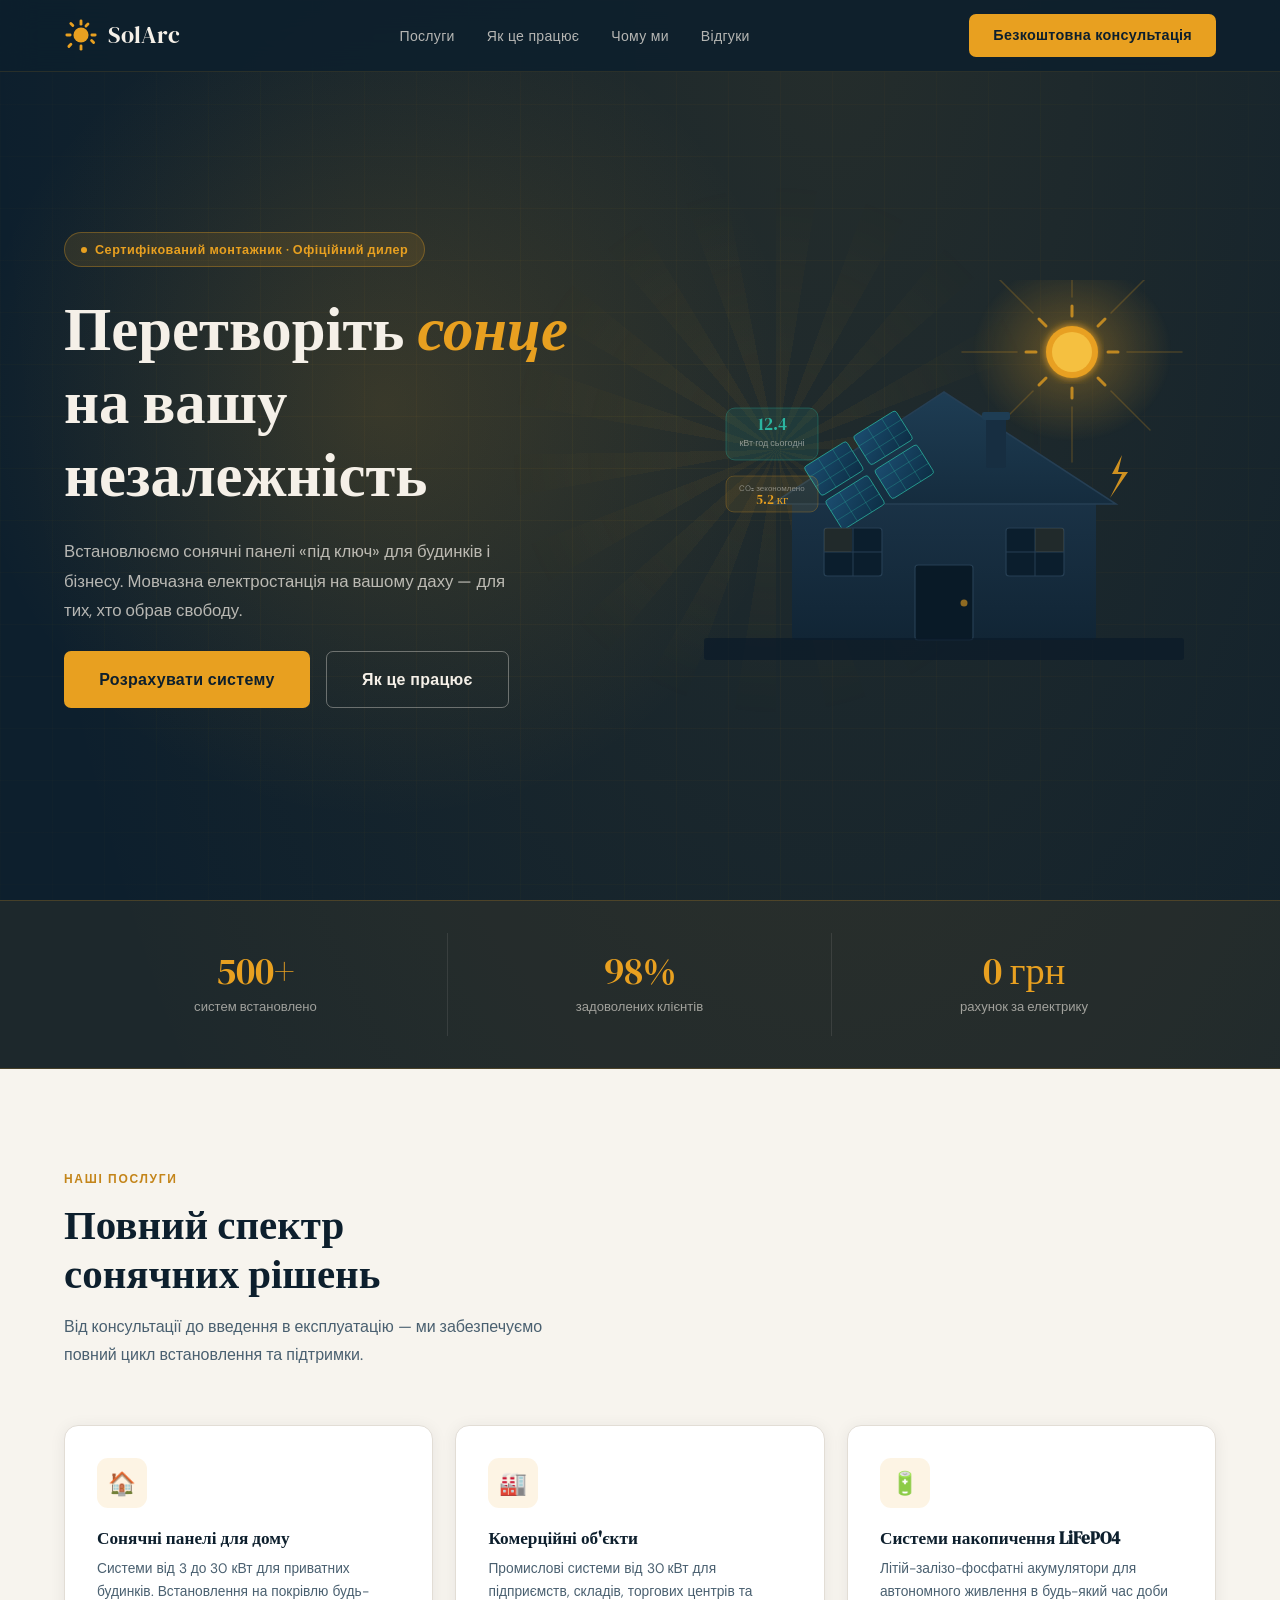
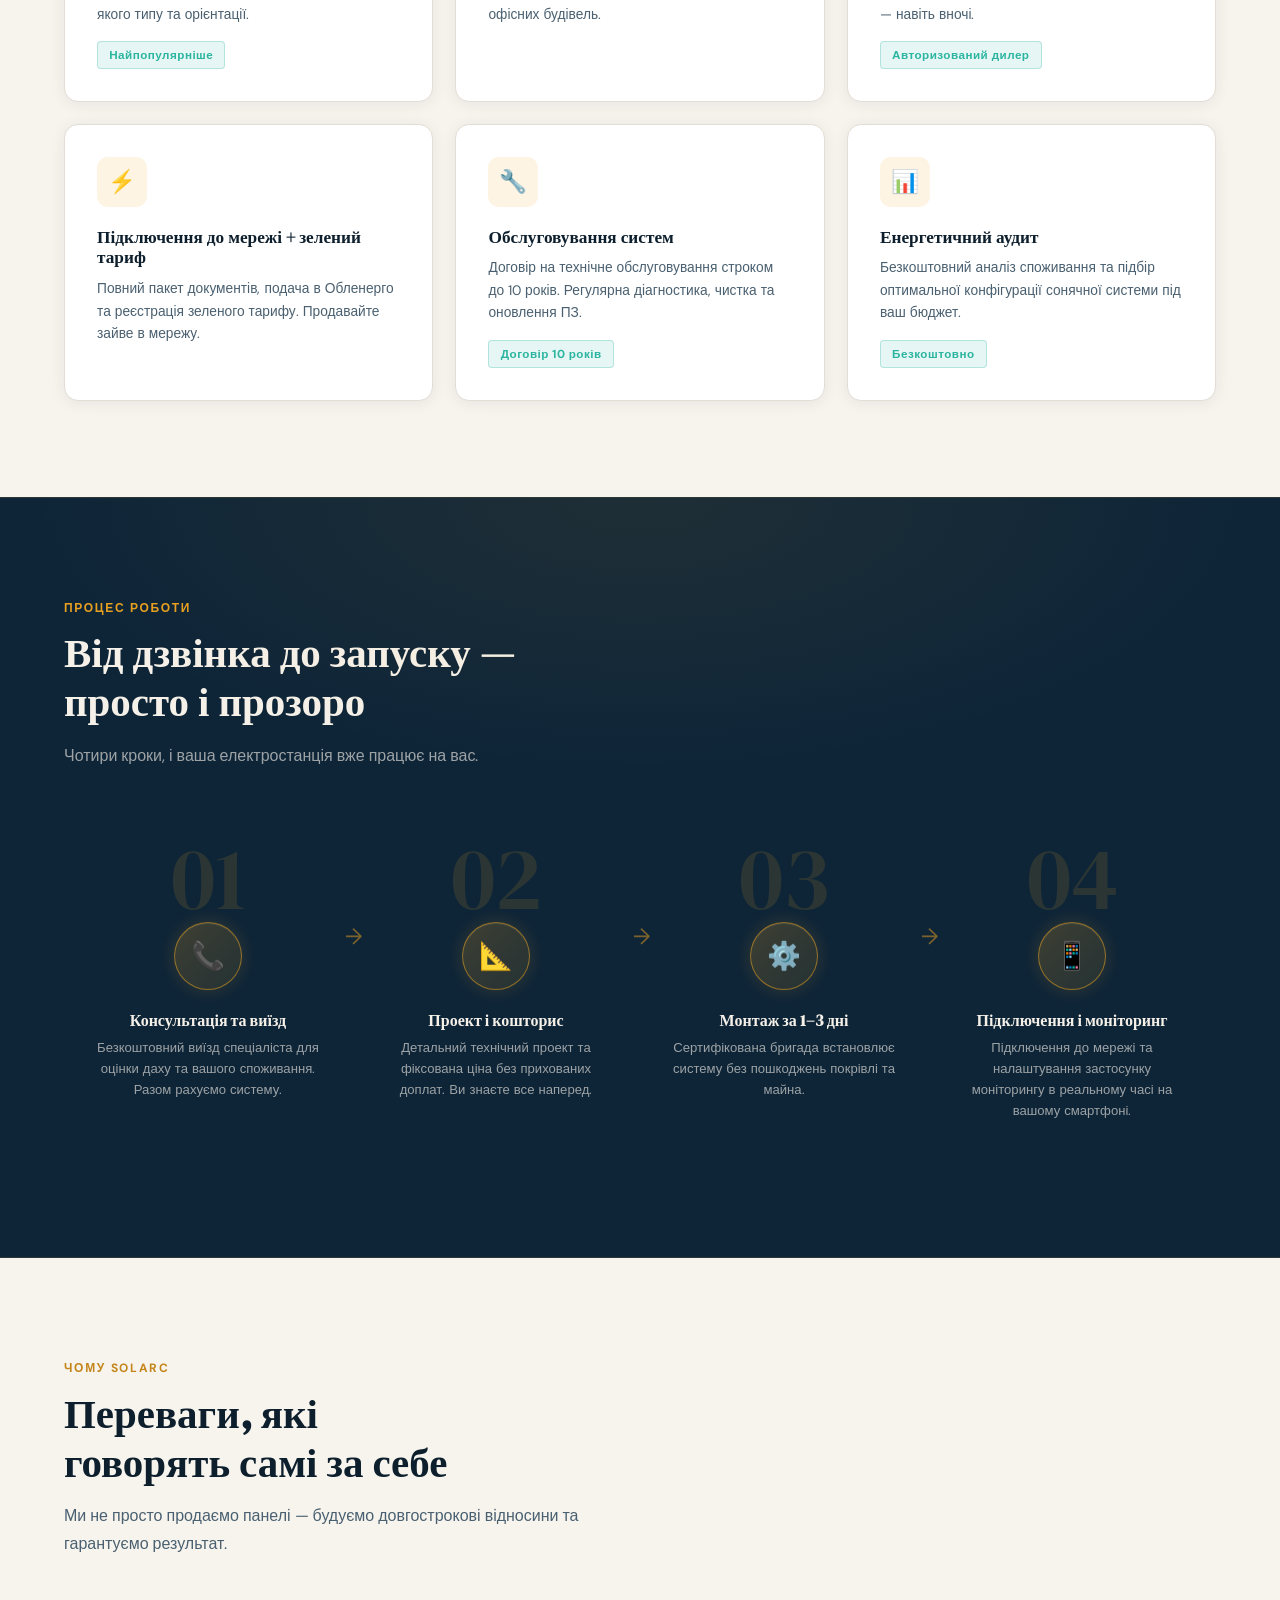
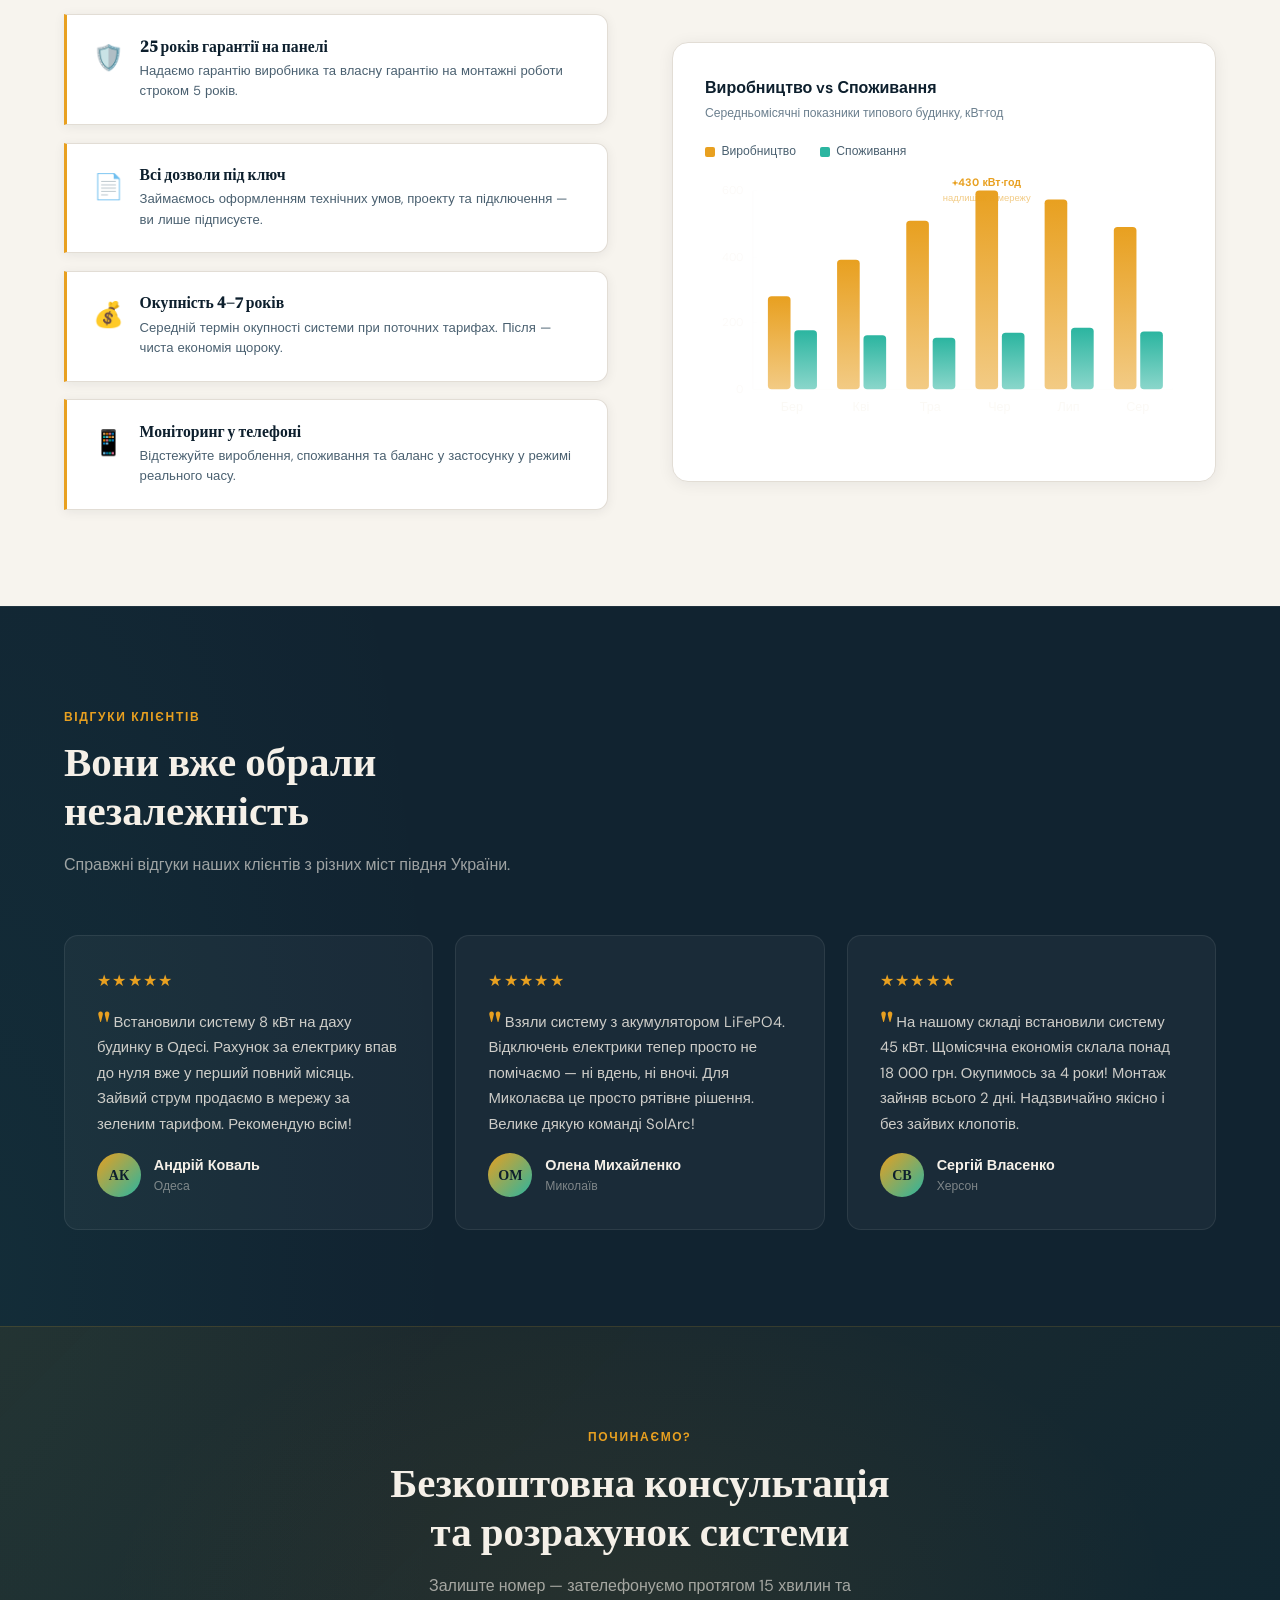
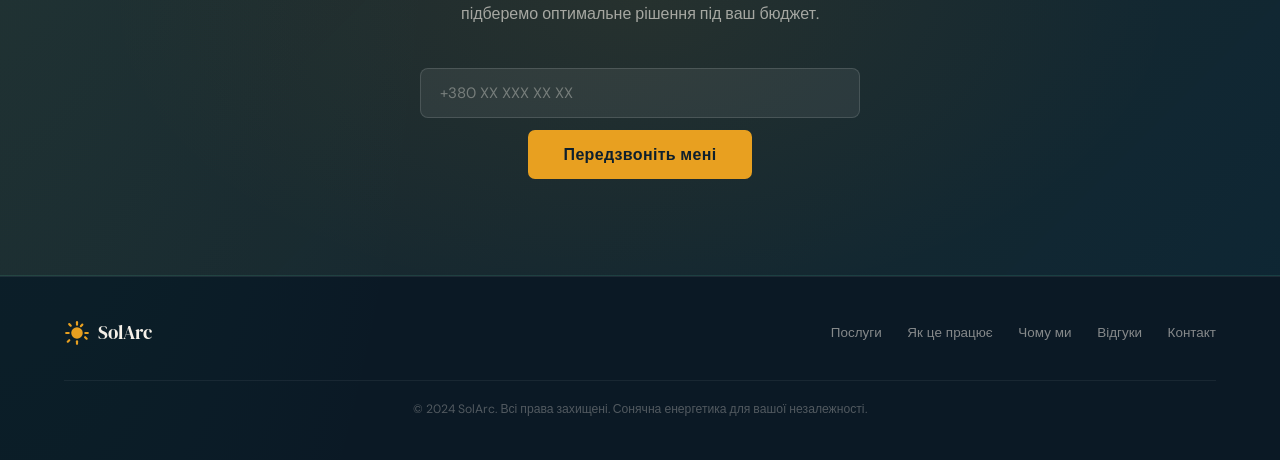
==== commit 9556bc3f: "Alternating light/dark sections: services and why-us are now white" ====
--- a/index.html
+++ b/index.html
@@ -218,7 +218,7 @@
 </div>
 
 <!-- ===== SERVICES ===== -->
-<section class="section" id="services">
+<section class="section section--light" id="services">
     <div class="section-inner">
         <span class="section-label">Наші послуги</span>
         <h2 class="section-title">Повний спектр<br>сонячних рішень</h2>
@@ -300,7 +300,7 @@
 </section>
 
 <!-- ===== WHY US ===== -->
-<section class="section" id="why">
+<section class="section section--light" id="why">
     <div class="section-inner">
         <span class="section-label">Чому SolArc</span>
         <h2 class="section-title">Переваги, які<br>говорять самі за себе</h2>
--- a/style.css
+++ b/style.css
@@ -205,6 +205,47 @@
     max-width: 520px; line-height: 1.75; margin-bottom: 3.5rem;
 }
 
+/* ===== LIGHT SECTION ===== */
+.section--light {
+    background: #F7F4EE;
+}
+.section--light .section-title { color: #0D1F2D; }
+.section--light .section-sub   { color: #4A6070; }
+.section--light .section-label { color: #C4851A; }
+
+.section--light .svc-card {
+    background: #FFFFFF;
+    border-color: #E2DDD5;
+    box-shadow: 0 2px 16px rgba(13,31,45,0.07);
+}
+.section--light .svc-card:hover {
+    box-shadow: 0 10px 36px rgba(13,31,45,0.13);
+    border-color: rgba(200,133,26,0.35);
+}
+.section--light .svc-card h3 { color: #0D1F2D; }
+.section--light .svc-card p  { color: #4A6070; }
+.section--light .svc-icon    { background: rgba(232,160,32,0.12); }
+
+.section--light .ben-card {
+    background: #FFFFFF;
+    border-color: #E2DDD5;
+    border-left-color: #E8A020;
+    box-shadow: 0 2px 12px rgba(13,31,45,0.07);
+}
+.section--light .ben-card h4 { color: #0D1F2D; }
+.section--light .ben-card p  { color: #4A6070; }
+
+.section--light .chart-box {
+    background: #FFFFFF;
+    border-color: #E2DDD5;
+    box-shadow: 0 2px 16px rgba(13,31,45,0.07);
+}
+.section--light .chart-hd { color: #0D1F2D; }
+.section--light .chart-sd { color: #6B7F8E; }
+.section--light .leg       { color: #4A6070; }
+
+.section--light .why-grid .section-title { color: #0D1F2D; }
+
 /* ===== SERVICES ===== */
 .services-grid {
     display: grid; grid-template-columns: repeat(3, 1fr); gap: 1.4rem;
@@ -245,16 +286,16 @@
 
 /* ===== HOW IT WORKS ===== */
 .how {
-    background: rgba(255,255,255,0.025);
-    border-top: 1px solid rgba(255,255,255,0.06);
-    border-bottom: 1px solid rgba(255,255,255,0.06);
+    background: #0e2538;
+    border-top: 1px solid rgba(232,160,32,0.14);
+    border-bottom: 1px solid rgba(232,160,32,0.14);
     position: relative;
     overflow: hidden;
 }
 .how::before {
     content: '';
     position: absolute; inset: 0;
-    background: radial-gradient(ellipse 80% 60% at 50% 0%, rgba(232,160,32,0.06) 0%, transparent 60%);
+    background: radial-gradient(ellipse 80% 60% at 50% 0%, rgba(232,160,32,0.08) 0%, transparent 60%);
     pointer-events: none;
 }
 .steps-wrap {
@@ -266,26 +307,27 @@
 }
 .step:not(:last-child)::after {
     content: '→'; position: absolute;
-    right: -0.6rem; top: 4.2rem;
-    font-size: 1.6rem; color: rgba(232,160,32,0.42); z-index: 1;
+    right: -0.6rem; top: 5.8rem;
+    font-size: 1.4rem; color: rgba(232,160,32,0.5); z-index: 1;
 }
 .step-num {
     font-family: 'DM Serif Display', serif; font-size: 5.5rem;
-    color: rgba(232,160,32,0.08); line-height: 1;
+    color: rgba(232,160,32,0.13); line-height: 1;
     position: absolute; top: 0.5rem; left: 50%;
     transform: translateX(-50%);
     pointer-events: none; user-select: none; white-space: nowrap;
 }
 .step-ico {
-    width: 64px; height: 64px; border-radius: 50%;
-    background: rgba(232,160,32,0.11);
-    border: 1px solid rgba(232,160,32,0.28);
+    width: 68px; height: 68px; border-radius: 50%;
+    background: linear-gradient(135deg, rgba(232,160,32,0.22) 0%, rgba(232,160,32,0.1) 100%);
+    border: 1.5px solid rgba(232,160,32,0.55);
+    box-shadow: 0 0 18px rgba(232,160,32,0.18), inset 0 1px 0 rgba(255,255,255,0.08);
     display: flex; align-items: center; justify-content: center;
-    font-size: 1.6rem; margin: 4rem auto 1.3rem;
+    font-size: 1.7rem; margin: 4rem auto 1.3rem;
     position: relative; z-index: 1;
 }
-.step h3 { font-size: 1rem; color: #F5F0E8; margin-bottom: 0.45rem; position: relative; z-index: 1; }
-.step p { font-size: 0.82rem; color: rgba(245,240,232,0.54); line-height: 1.6; position: relative; z-index: 1; }
+.step h3 { font-size: 1rem; color: #F5F0E8; margin-bottom: 0.45rem; position: relative; z-index: 1; font-weight: 600; }
+.step p { font-size: 0.82rem; color: rgba(245,240,232,0.62); line-height: 1.6; position: relative; z-index: 1; }
 
 /* ===== WHY US ===== */
 .why-grid {
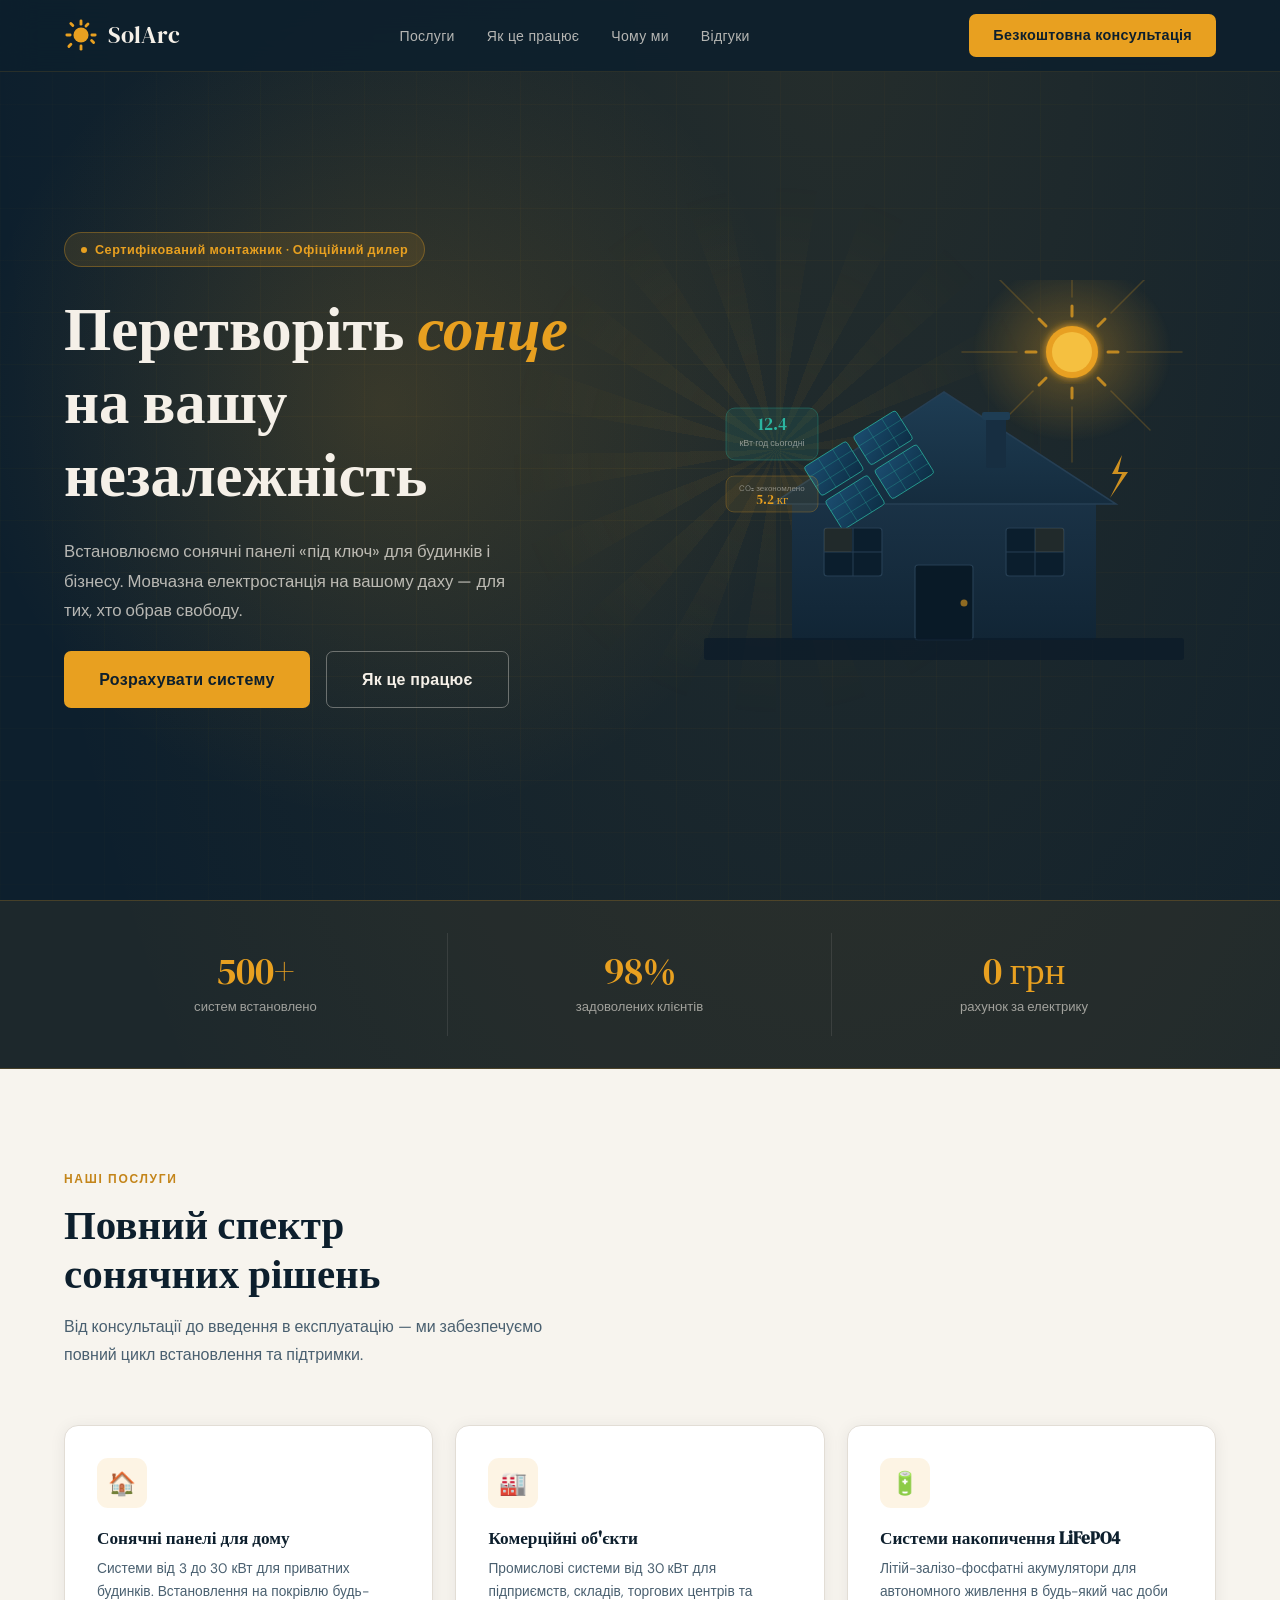
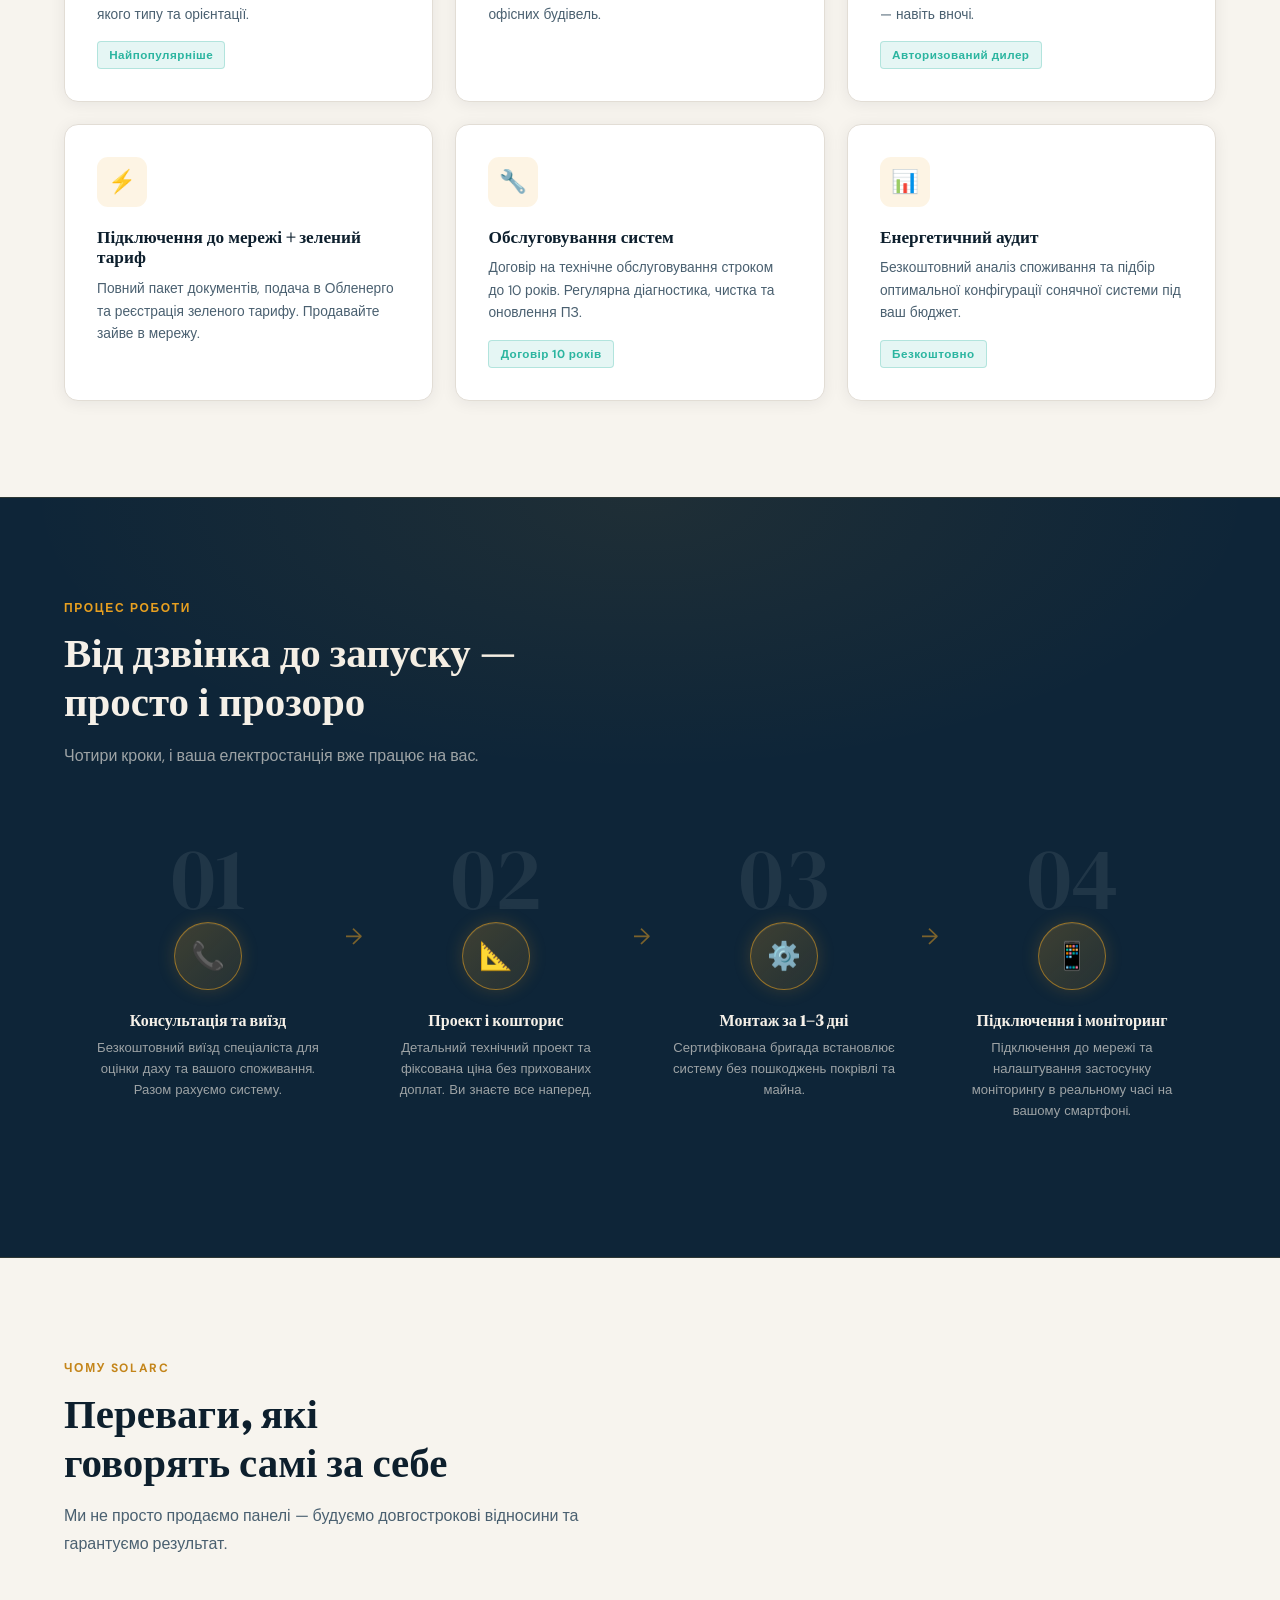
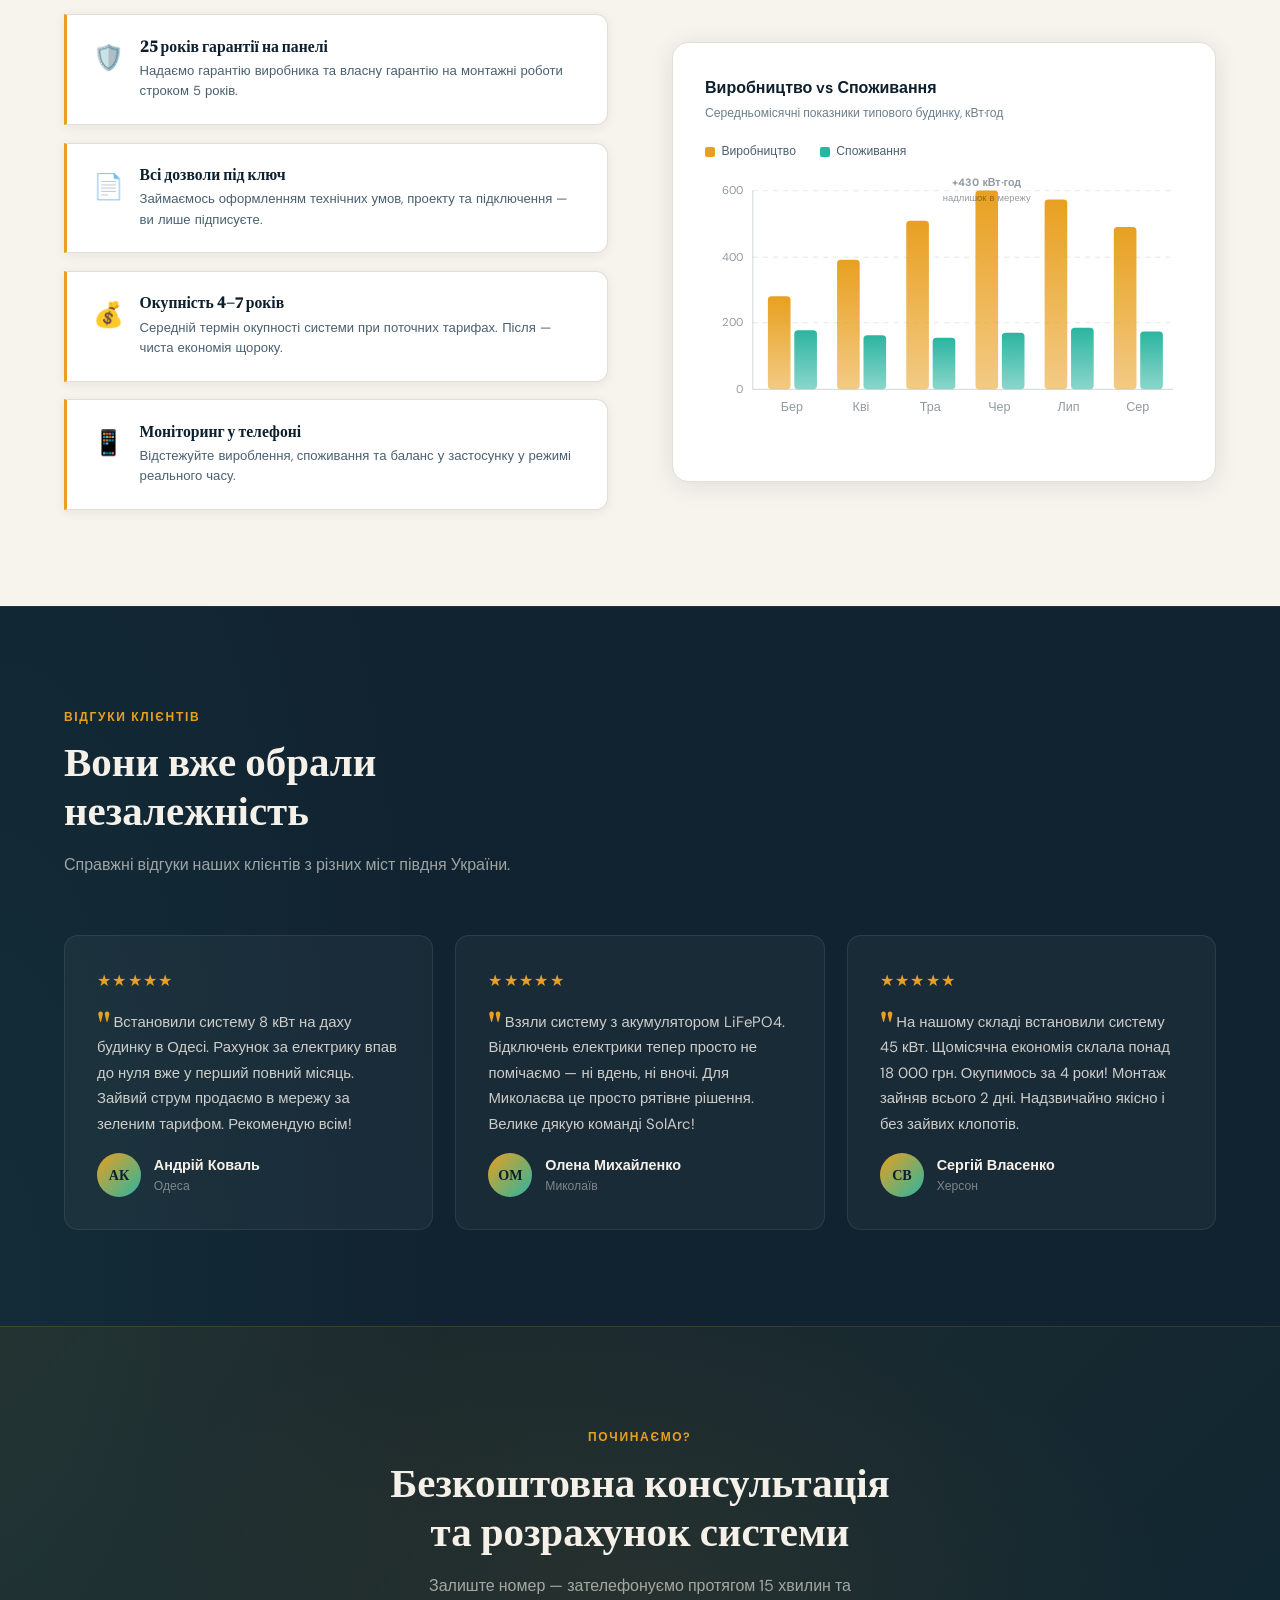
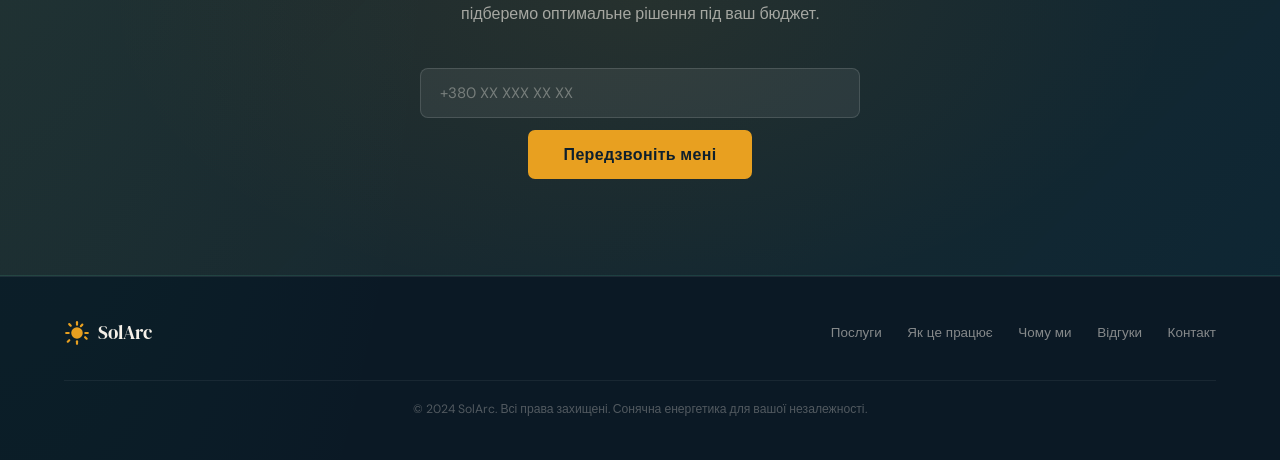
==== commit c7b66976: "Fix step numbers to white, chart box white with dark text" ====
--- a/index.html
+++ b/index.html
@@ -361,16 +361,16 @@
                         </linearGradient>
                     </defs>
 
-                    <line x1="38" y1="10" x2="38" y2="168" stroke="rgba(245,240,232,0.1)" stroke-width="1"/>
-                    <line x1="38" y1="168" x2="372" y2="168" stroke="rgba(245,240,232,0.1)" stroke-width="1"/>
-                    <line x1="38" y1="115" x2="372" y2="115" stroke="rgba(245,240,232,0.05)" stroke-dasharray="4 4"/>
-                    <line x1="38" y1="63"  x2="372" y2="63"  stroke="rgba(245,240,232,0.05)" stroke-dasharray="4 4"/>
-                    <line x1="38" y1="10"  x2="372" y2="10"  stroke="rgba(245,240,232,0.05)" stroke-dasharray="4 4"/>
-
-                    <text x="30" y="171" text-anchor="end" font-size="9" fill="rgba(245,240,232,0.32)" font-family="DM Sans,sans-serif">0</text>
-                    <text x="30" y="118" text-anchor="end" font-size="9" fill="rgba(245,240,232,0.32)" font-family="DM Sans,sans-serif">200</text>
-                    <text x="30" y="66"  text-anchor="end" font-size="9" fill="rgba(245,240,232,0.32)" font-family="DM Sans,sans-serif">400</text>
-                    <text x="30" y="13"  text-anchor="end" font-size="9" fill="rgba(245,240,232,0.32)" font-family="DM Sans,sans-serif">600</text>
+                    <line x1="38" y1="10" x2="38" y2="168" stroke="rgba(13,31,45,0.15)" stroke-width="1"/>
+                    <line x1="38" y1="168" x2="372" y2="168" stroke="rgba(13,31,45,0.15)" stroke-width="1"/>
+                    <line x1="38" y1="115" x2="372" y2="115" stroke="rgba(13,31,45,0.08)" stroke-dasharray="4 4"/>
+                    <line x1="38" y1="63"  x2="372" y2="63"  stroke="rgba(13,31,45,0.08)" stroke-dasharray="4 4"/>
+                    <line x1="38" y1="10"  x2="372" y2="10"  stroke="rgba(13,31,45,0.08)" stroke-dasharray="4 4"/>
+
+                    <text x="30" y="171" text-anchor="end" font-size="9" fill="rgba(13,31,45,0.45)" font-family="DM Sans,sans-serif">0</text>
+                    <text x="30" y="118" text-anchor="end" font-size="9" fill="rgba(13,31,45,0.45)" font-family="DM Sans,sans-serif">200</text>
+                    <text x="30" y="66"  text-anchor="end" font-size="9" fill="rgba(13,31,45,0.45)" font-family="DM Sans,sans-serif">400</text>
+                    <text x="30" y="13"  text-anchor="end" font-size="9" fill="rgba(13,31,45,0.45)" font-family="DM Sans,sans-serif">600</text>
 
                     <rect x="50"  y="94"  width="18" height="74" rx="3" fill="url(#gProd)"/>
                     <rect x="71"  y="121" width="18" height="47" rx="3" fill="url(#gCons)"/>
@@ -385,12 +385,12 @@
                     <rect x="325" y="39"  width="18" height="129" rx="3" fill="url(#gProd)"/>
                     <rect x="346" y="122" width="18" height="46" rx="3" fill="url(#gCons)"/>
 
-                    <text x="69"  y="185" text-anchor="middle" font-size="10" fill="rgba(245,240,232,0.42)" font-family="DM Sans,sans-serif">Бер</text>
-                    <text x="124" y="185" text-anchor="middle" font-size="10" fill="rgba(245,240,232,0.42)" font-family="DM Sans,sans-serif">Кві</text>
-                    <text x="179" y="185" text-anchor="middle" font-size="10" fill="rgba(245,240,232,0.42)" font-family="DM Sans,sans-serif">Тра</text>
-                    <text x="234" y="185" text-anchor="middle" font-size="10" fill="rgba(245,240,232,0.42)" font-family="DM Sans,sans-serif">Чер</text>
-                    <text x="289" y="185" text-anchor="middle" font-size="10" fill="rgba(245,240,232,0.42)" font-family="DM Sans,sans-serif">Лип</text>
-                    <text x="344" y="185" text-anchor="middle" font-size="10" fill="rgba(245,240,232,0.42)" font-family="DM Sans,sans-serif">Сер</text>
+                    <text x="69"  y="185" text-anchor="middle" font-size="10" fill="rgba(13,31,45,0.5)" font-family="DM Sans,sans-serif">Бер</text>
+                    <text x="124" y="185" text-anchor="middle" font-size="10" fill="rgba(13,31,45,0.5)" font-family="DM Sans,sans-serif">Кві</text>
+                    <text x="179" y="185" text-anchor="middle" font-size="10" fill="rgba(13,31,45,0.5)" font-family="DM Sans,sans-serif">Тра</text>
+                    <text x="234" y="185" text-anchor="middle" font-size="10" fill="rgba(13,31,45,0.5)" font-family="DM Sans,sans-serif">Чер</text>
+                    <text x="289" y="185" text-anchor="middle" font-size="10" fill="rgba(13,31,45,0.5)" font-family="DM Sans,sans-serif">Лип</text>
+                    <text x="344" y="185" text-anchor="middle" font-size="10" fill="rgba(13,31,45,0.5)" font-family="DM Sans,sans-serif">Сер</text>
 
                     <text x="224" y="6"  text-anchor="middle" font-size="8.5" fill="#E8A020" font-family="DM Sans,sans-serif" font-weight="700">+430 кВт·год</text>
                     <text x="224" y="18" text-anchor="middle" font-size="7.5" fill="rgba(232,160,32,0.55)" font-family="DM Sans,sans-serif">надлишок в мережу</text>
--- a/style.css
+++ b/style.css
@@ -238,11 +238,12 @@
 .section--light .chart-box {
     background: #FFFFFF;
     border-color: #E2DDD5;
-    box-shadow: 0 2px 16px rgba(13,31,45,0.07);
+    box-shadow: 0 4px 24px rgba(13,31,45,0.1);
 }
 .section--light .chart-hd { color: #0D1F2D; }
 .section--light .chart-sd { color: #6B7F8E; }
 .section--light .leg       { color: #4A6070; }
+.section--light .chart-box svg text { fill: rgba(13,31,45,0.45); }
 
 .section--light .why-grid .section-title { color: #0D1F2D; }
 
@@ -312,7 +313,7 @@
 }
 .step-num {
     font-family: 'DM Serif Display', serif; font-size: 5.5rem;
-    color: rgba(232,160,32,0.13); line-height: 1;
+    color: rgba(255,255,255,0.08); line-height: 1;
     position: absolute; top: 0.5rem; left: 50%;
     transform: translateX(-50%);
     pointer-events: none; user-select: none; white-space: nowrap;
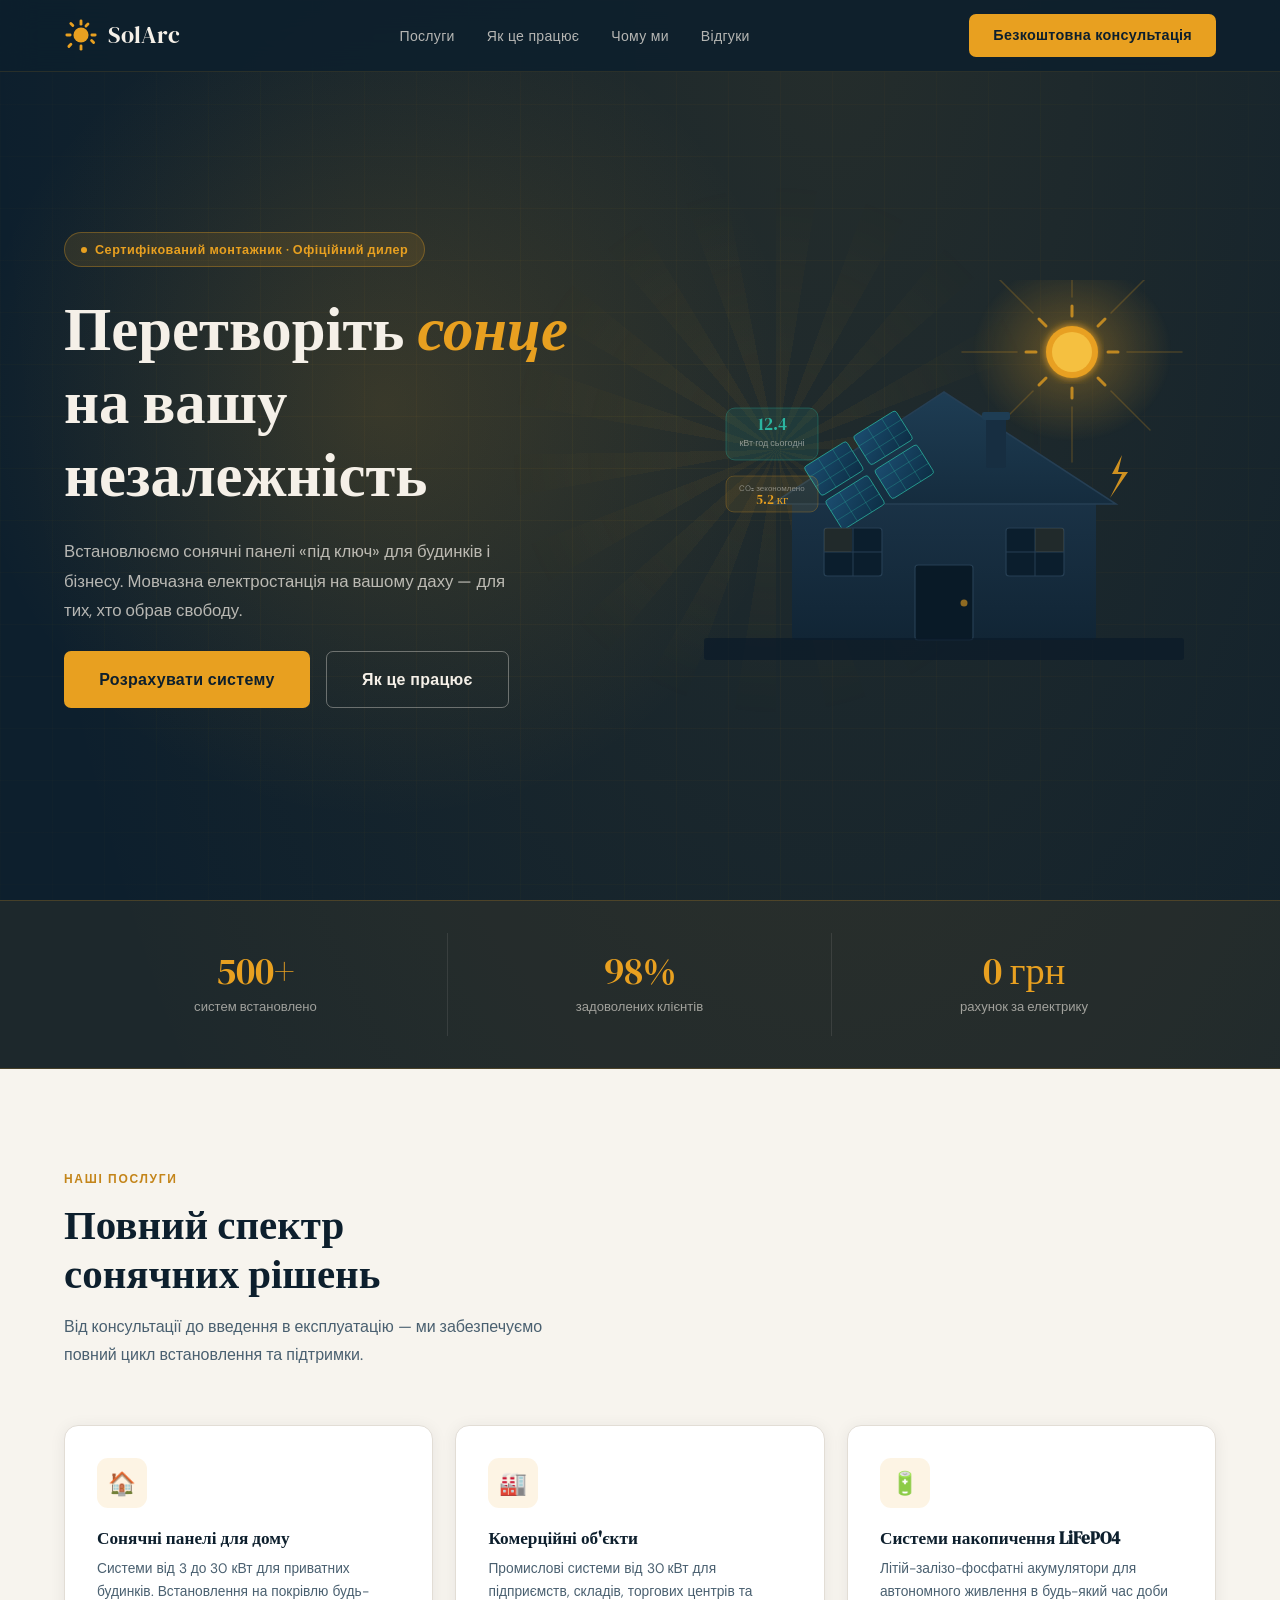
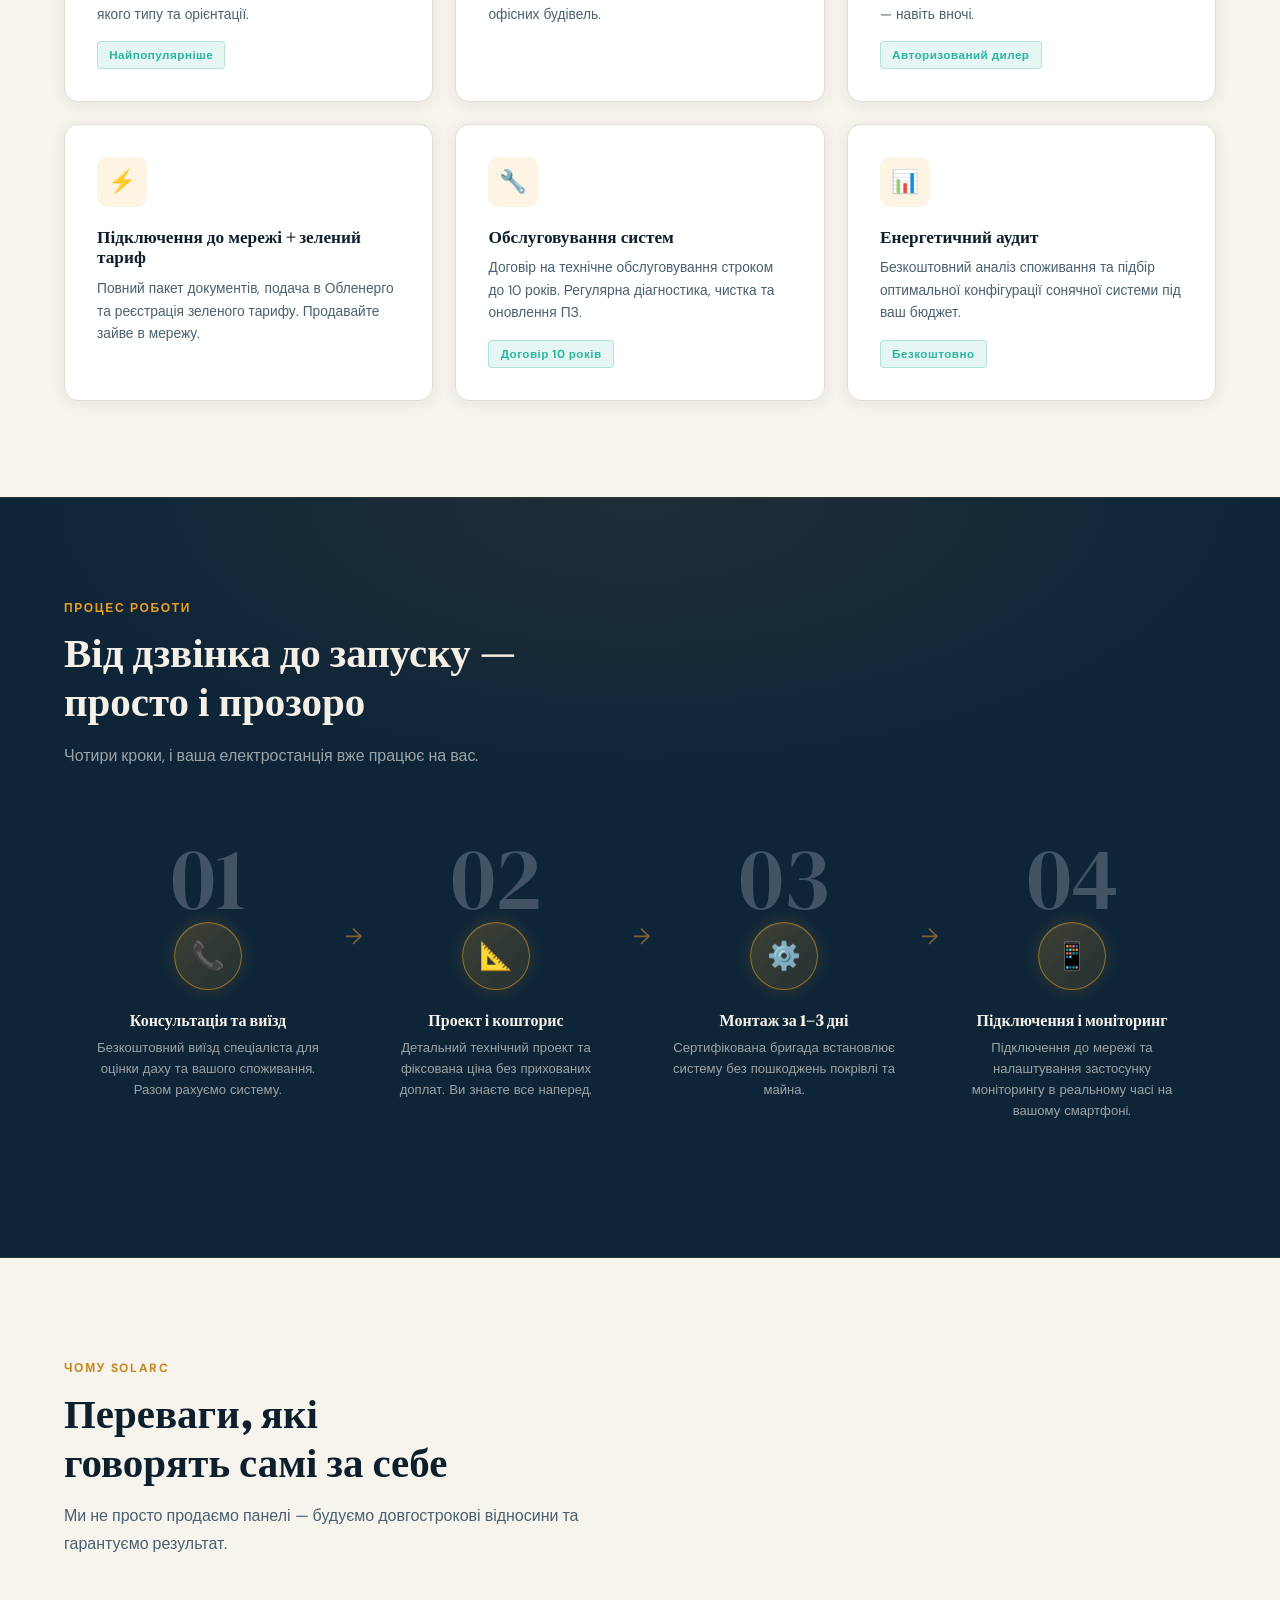
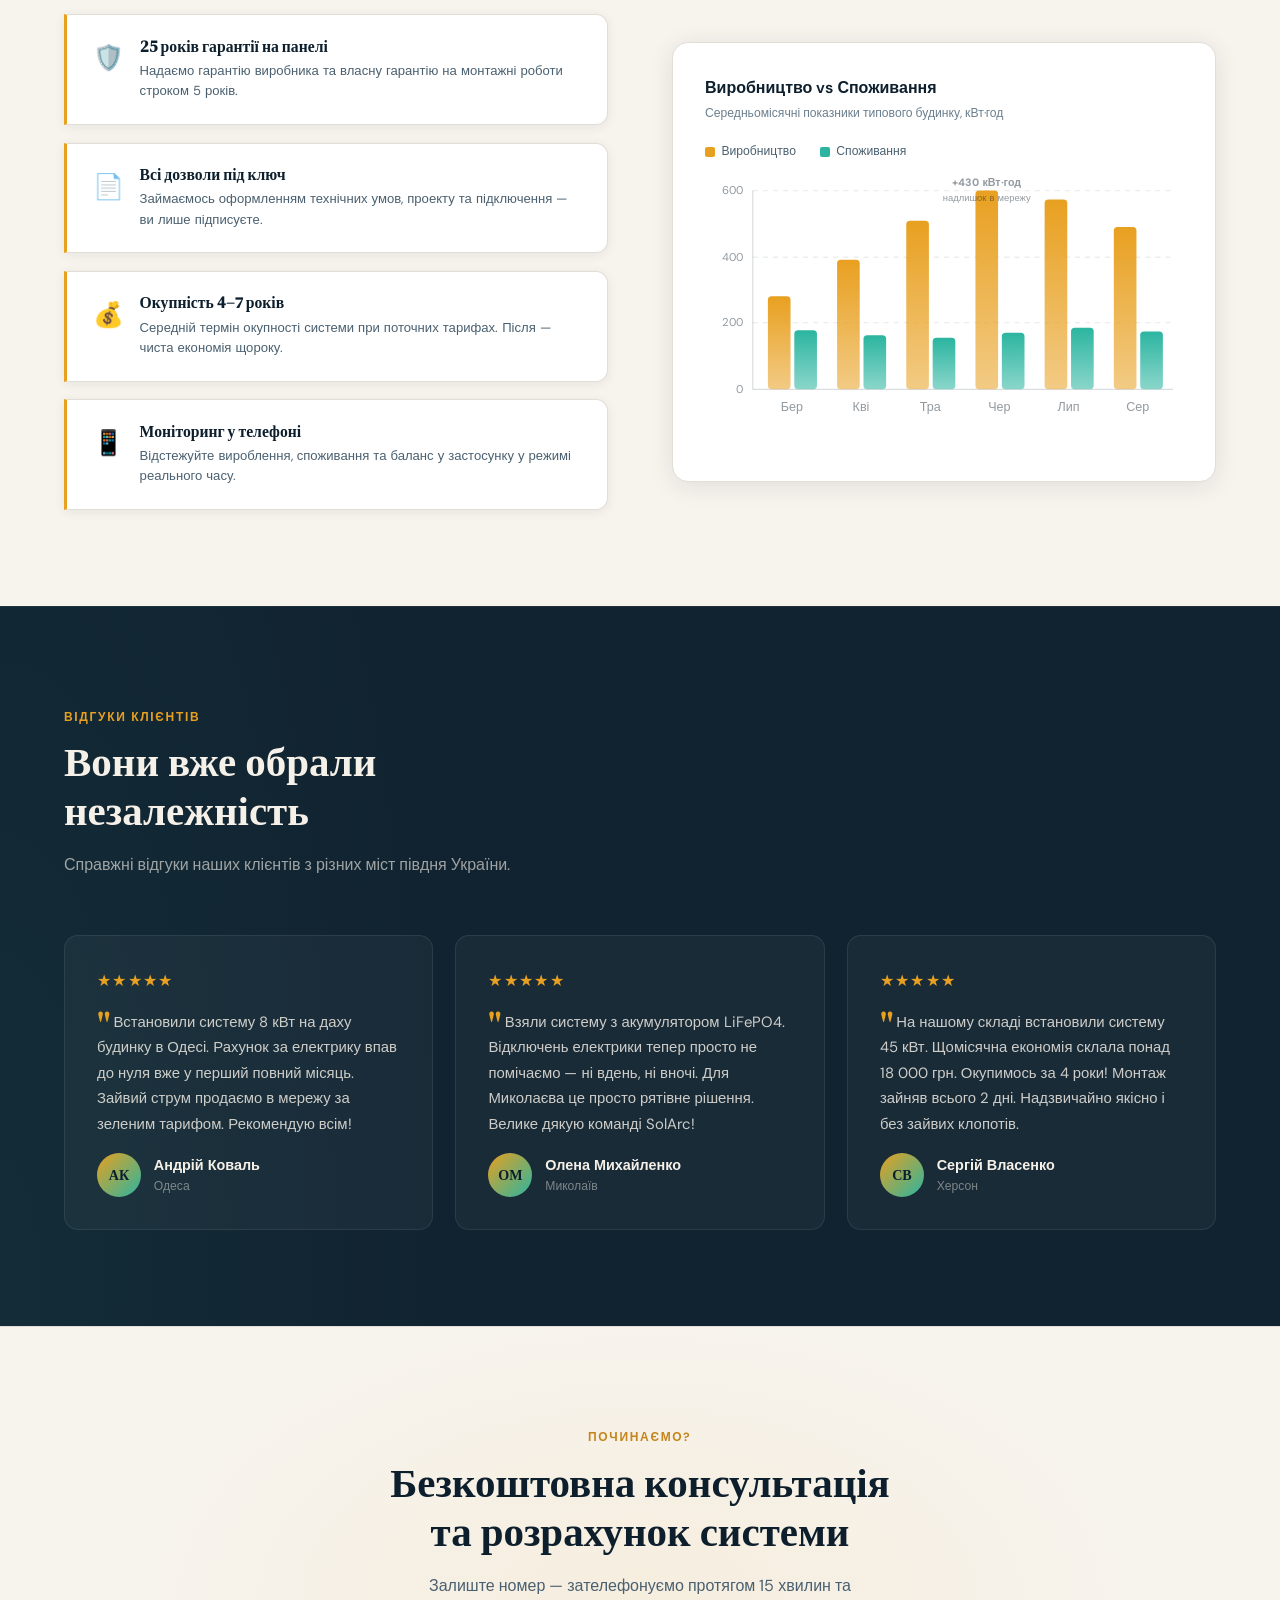
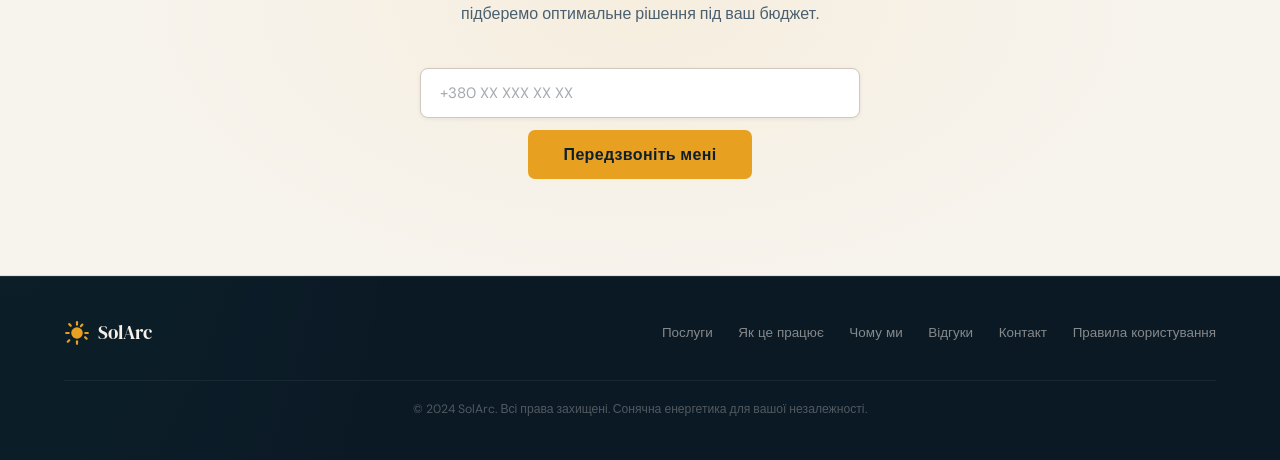
==== commit 4a982862: "Add Ukrainian Terms of Use page, link in footer" ====
--- a/index.html
+++ b/index.html
@@ -494,6 +494,7 @@
             <a href="#why">Чому ми</a>
             <a href="#testimonials">Відгуки</a>
             <a href="#cta">Контакт</a>
+            <a href="terms.html">Правила користування</a>
         </nav>
 
         <div class="footer-copy">© 2024 SolArc. Всі права захищені. Сонячна енергетика для вашої незалежності.</div>
--- a/style.css
+++ b/style.css
@@ -313,7 +313,7 @@
 }
 .step-num {
     font-family: 'DM Serif Display', serif; font-size: 5.5rem;
-    color: rgba(255,255,255,0.08); line-height: 1;
+    color: rgba(255,255,255,0.22); line-height: 1;
     position: absolute; top: 0.5rem; left: 50%;
     transform: translateX(-50%);
     pointer-events: none; user-select: none; white-space: nowrap;
@@ -393,21 +393,22 @@
 
 /* ===== CTA ===== */
 .cta-sec {
-    background: linear-gradient(135deg,
-        rgba(232,160,32,0.09) 0%,
-        rgba(43,181,160,0.05) 100%);
-    border-top: 1px solid rgba(232,160,32,0.16);
-    border-bottom: 1px solid rgba(43,181,160,0.16);
+    background: #F7F4EE;
+    border-top: 1px solid #E2DDD5;
+    border-bottom: 1px solid #E2DDD5;
     text-align: center;
     position: relative; overflow: hidden;
 }
 .cta-sec::before {
     content: '';
     position: absolute; inset: 0;
-    background: radial-gradient(ellipse 60% 80% at 50% 50%, rgba(232,160,32,0.07) 0%, transparent 70%);
+    background: radial-gradient(ellipse 60% 80% at 50% 50%, rgba(232,160,32,0.08) 0%, transparent 70%);
     pointer-events: none;
 }
 .cta-sec .section-inner { position: relative; z-index: 1; }
+.cta-sec .section-label { color: #C4851A; }
+.cta-sec .section-title { color: #0D1F2D; }
+.cta-sec .section-sub   { color: #4A6070; }
 .cta-sec .section-title { max-width: 600px; margin: 0 auto 0.9rem; }
 .cta-sec .section-sub { max-width: 460px; margin: 0 auto 2.5rem; }
 .cta-form {
@@ -417,15 +418,16 @@
 .phone-inp {
     flex: 1; min-width: 210px;
     padding: 0.88rem 1.2rem;
-    background: rgba(255,255,255,0.07);
-    border: 1.5px solid rgba(255,255,255,0.13);
-    border-radius: 8px; color: #F5F0E8;
+    background: #FFFFFF;
+    border: 1.5px solid #D0C8BC;
+    border-radius: 8px; color: #0D1F2D;
     font-family: 'DM Sans', sans-serif; font-size: 0.94rem;
     outline: none; transition: border-color 0.28s, background 0.28s;
-}
-.phone-inp::placeholder { color: rgba(245,240,232,0.36); }
-.phone-inp:focus { border-color: #E8A020; background: rgba(232,160,32,0.05); }
-.phone-inp.ok { border-color: #2BB5A0; background: rgba(43,181,160,0.07); }
+    box-shadow: 0 1px 4px rgba(13,31,45,0.07);
+}
+.phone-inp::placeholder { color: rgba(13,31,45,0.38); }
+.phone-inp:focus { border-color: #E8A020; background: #FFFDF8; }
+.phone-inp.ok { border-color: #2BB5A0; background: rgba(43,181,160,0.05); }
 .success-msg {
     display: none; margin-top: 1.1rem;
     padding: 0.75rem 1.5rem;
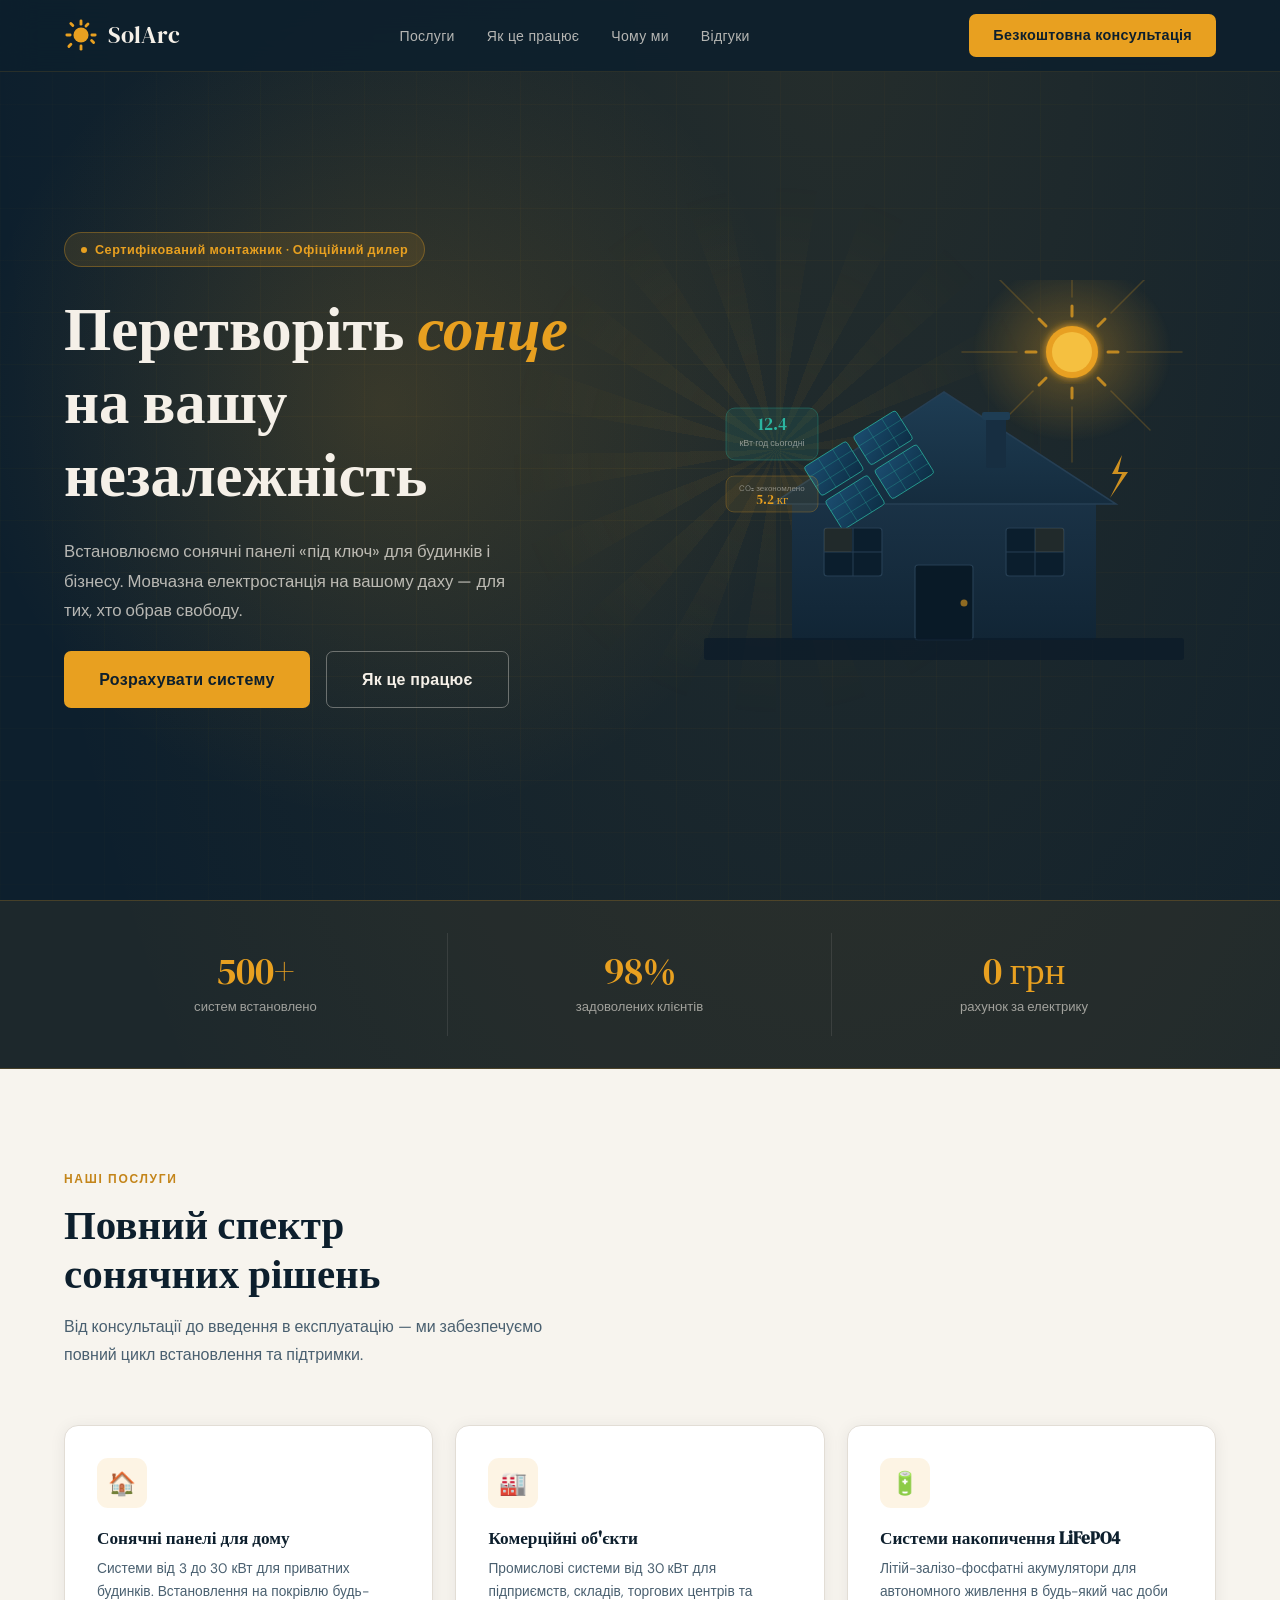
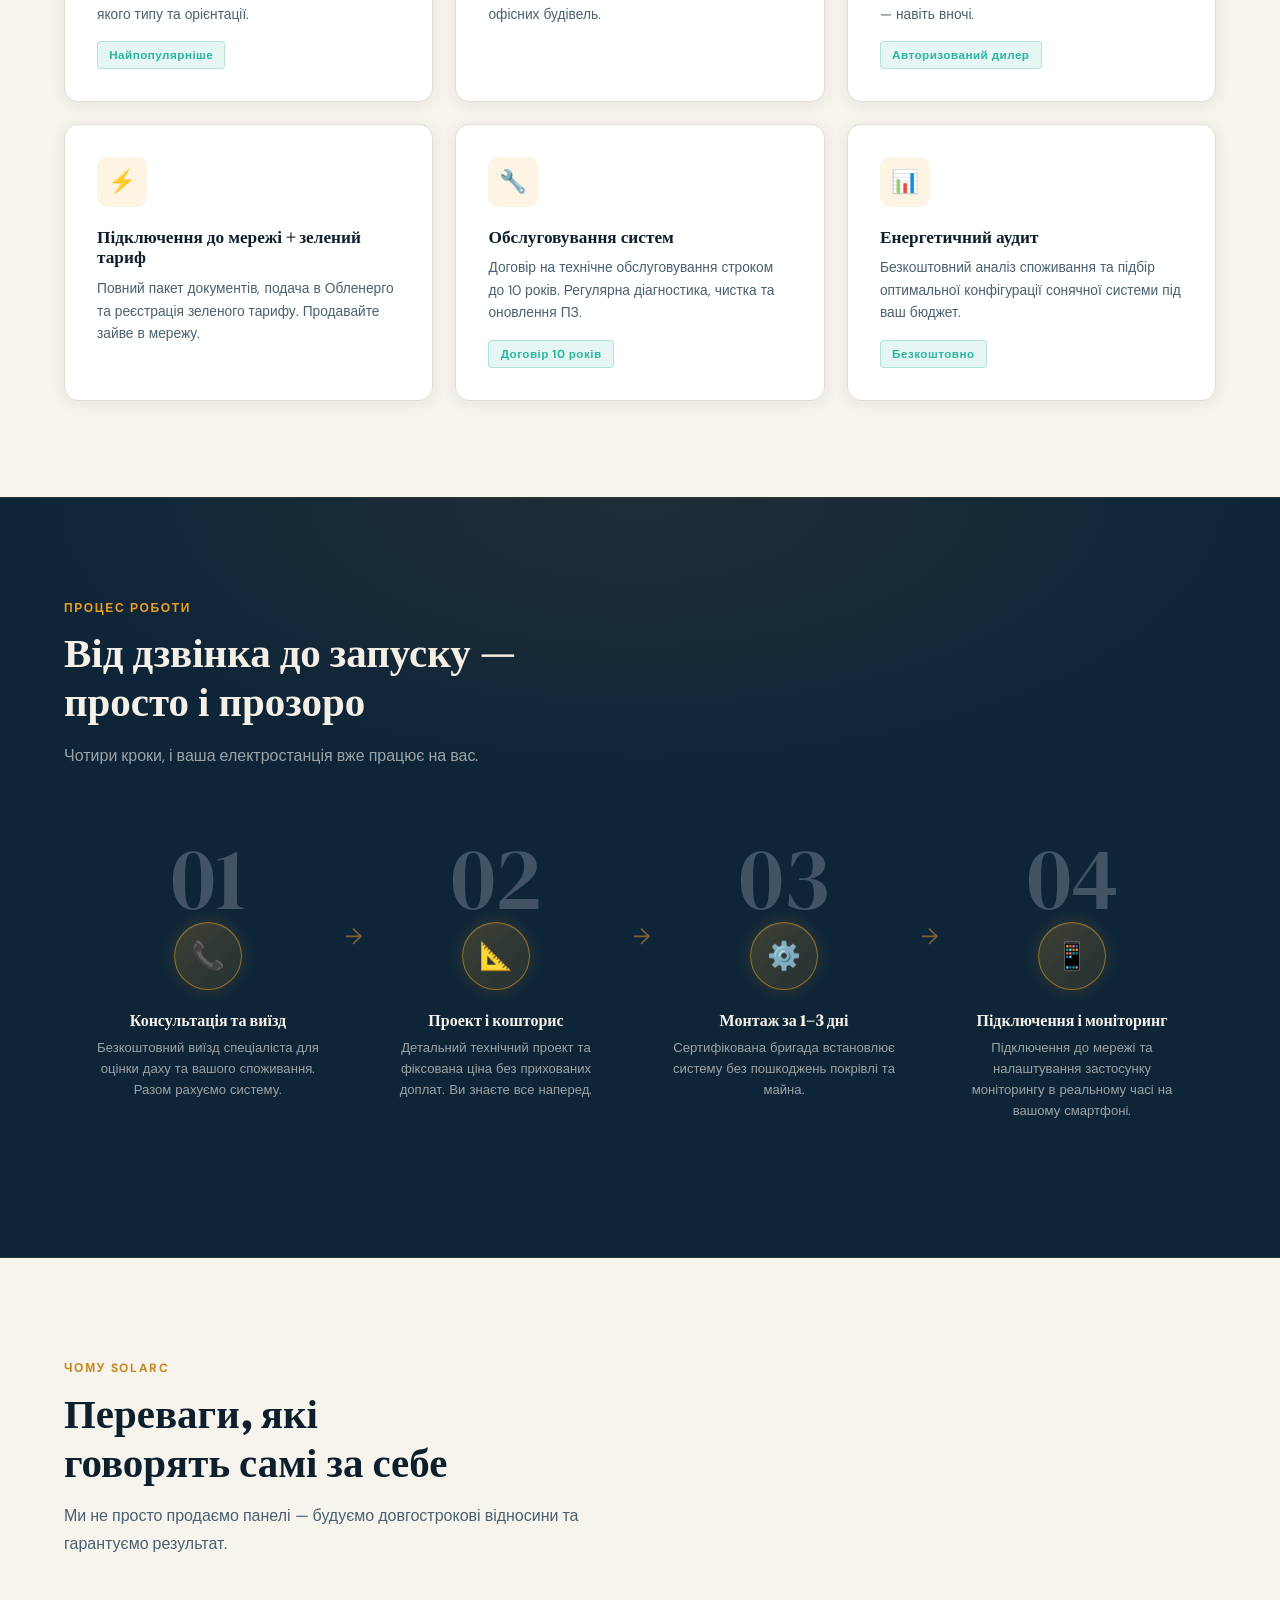
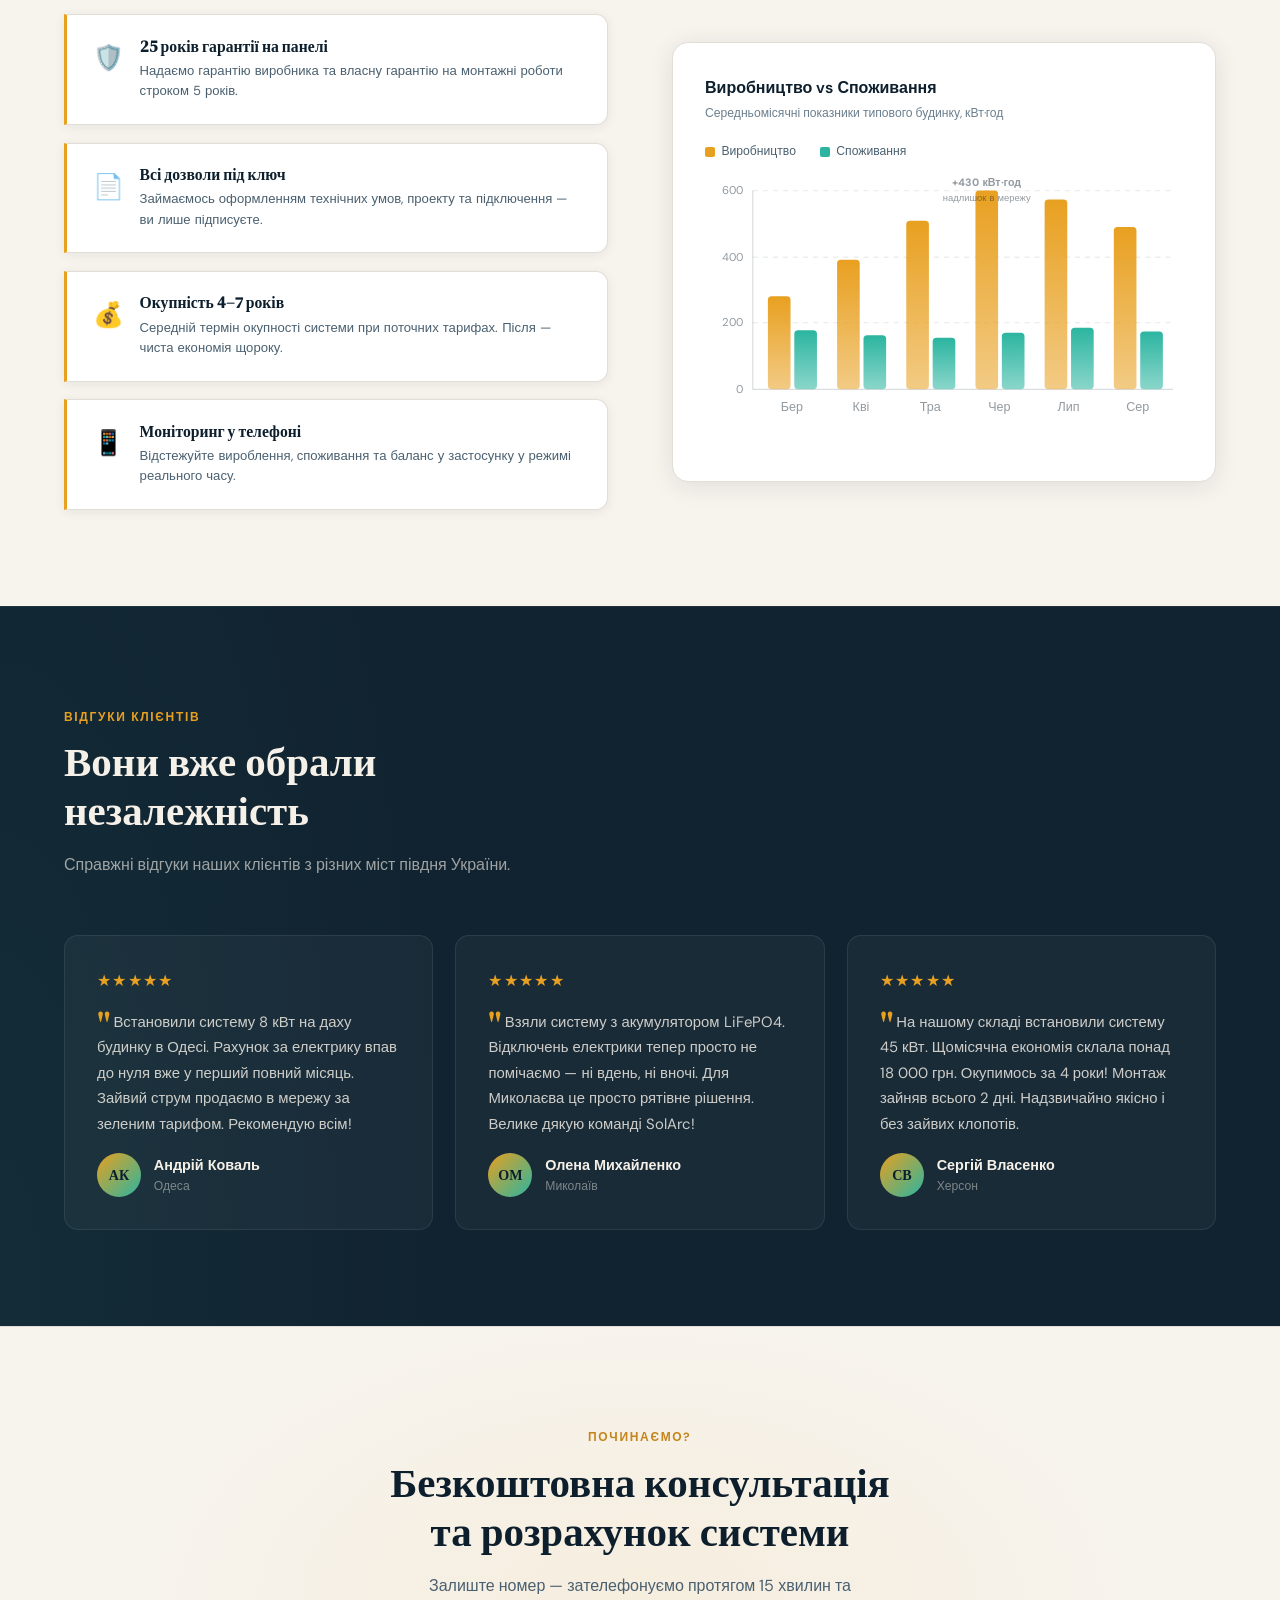
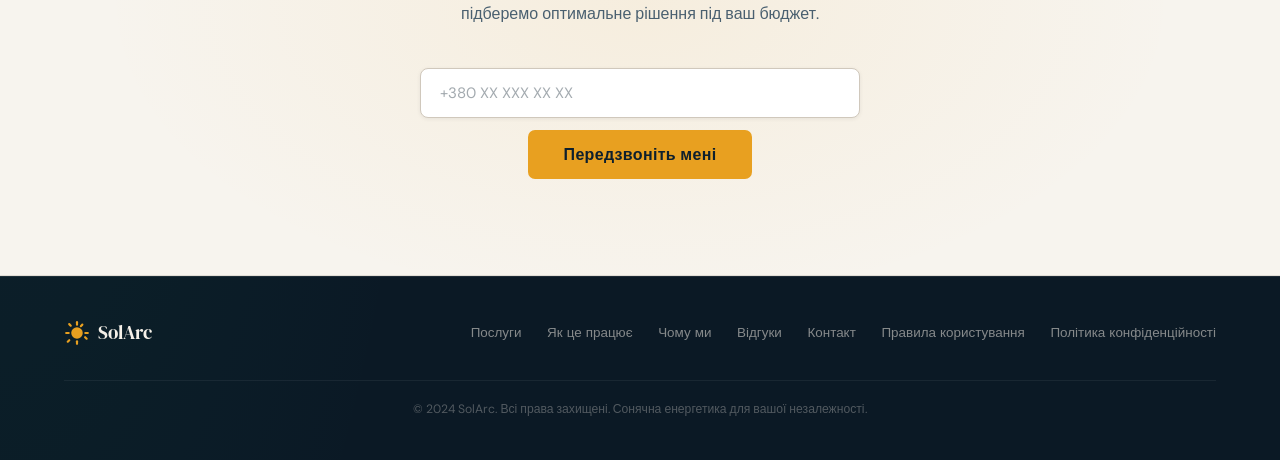
==== commit e5359c73: "Add Privacy Policy page, link in all footers" ====
--- a/index.html
+++ b/index.html
@@ -495,6 +495,7 @@
             <a href="#testimonials">Відгуки</a>
             <a href="#cta">Контакт</a>
             <a href="terms.html">Правила користування</a>
+            <a href="privacy.html">Політика конфіденційності</a>
         </nav>
 
         <div class="footer-copy">© 2024 SolArc. Всі права захищені. Сонячна енергетика для вашої незалежності.</div>
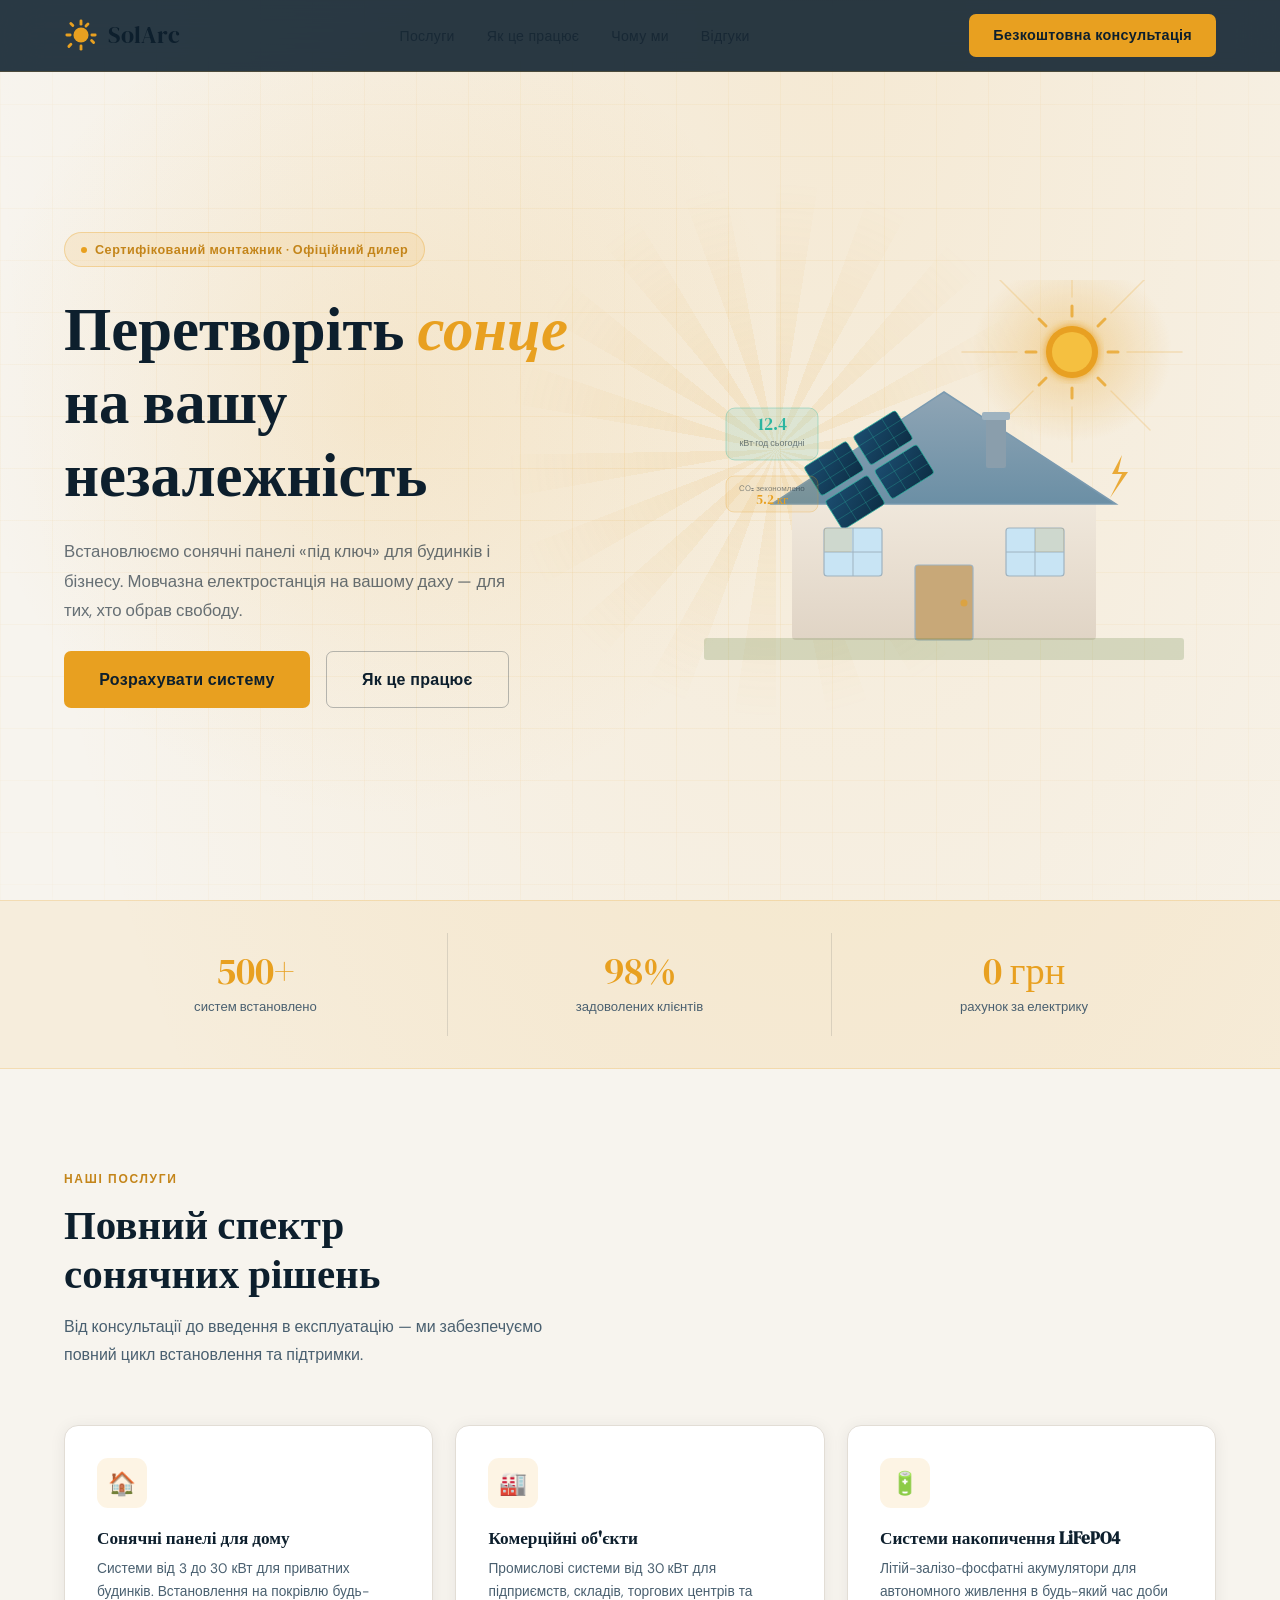
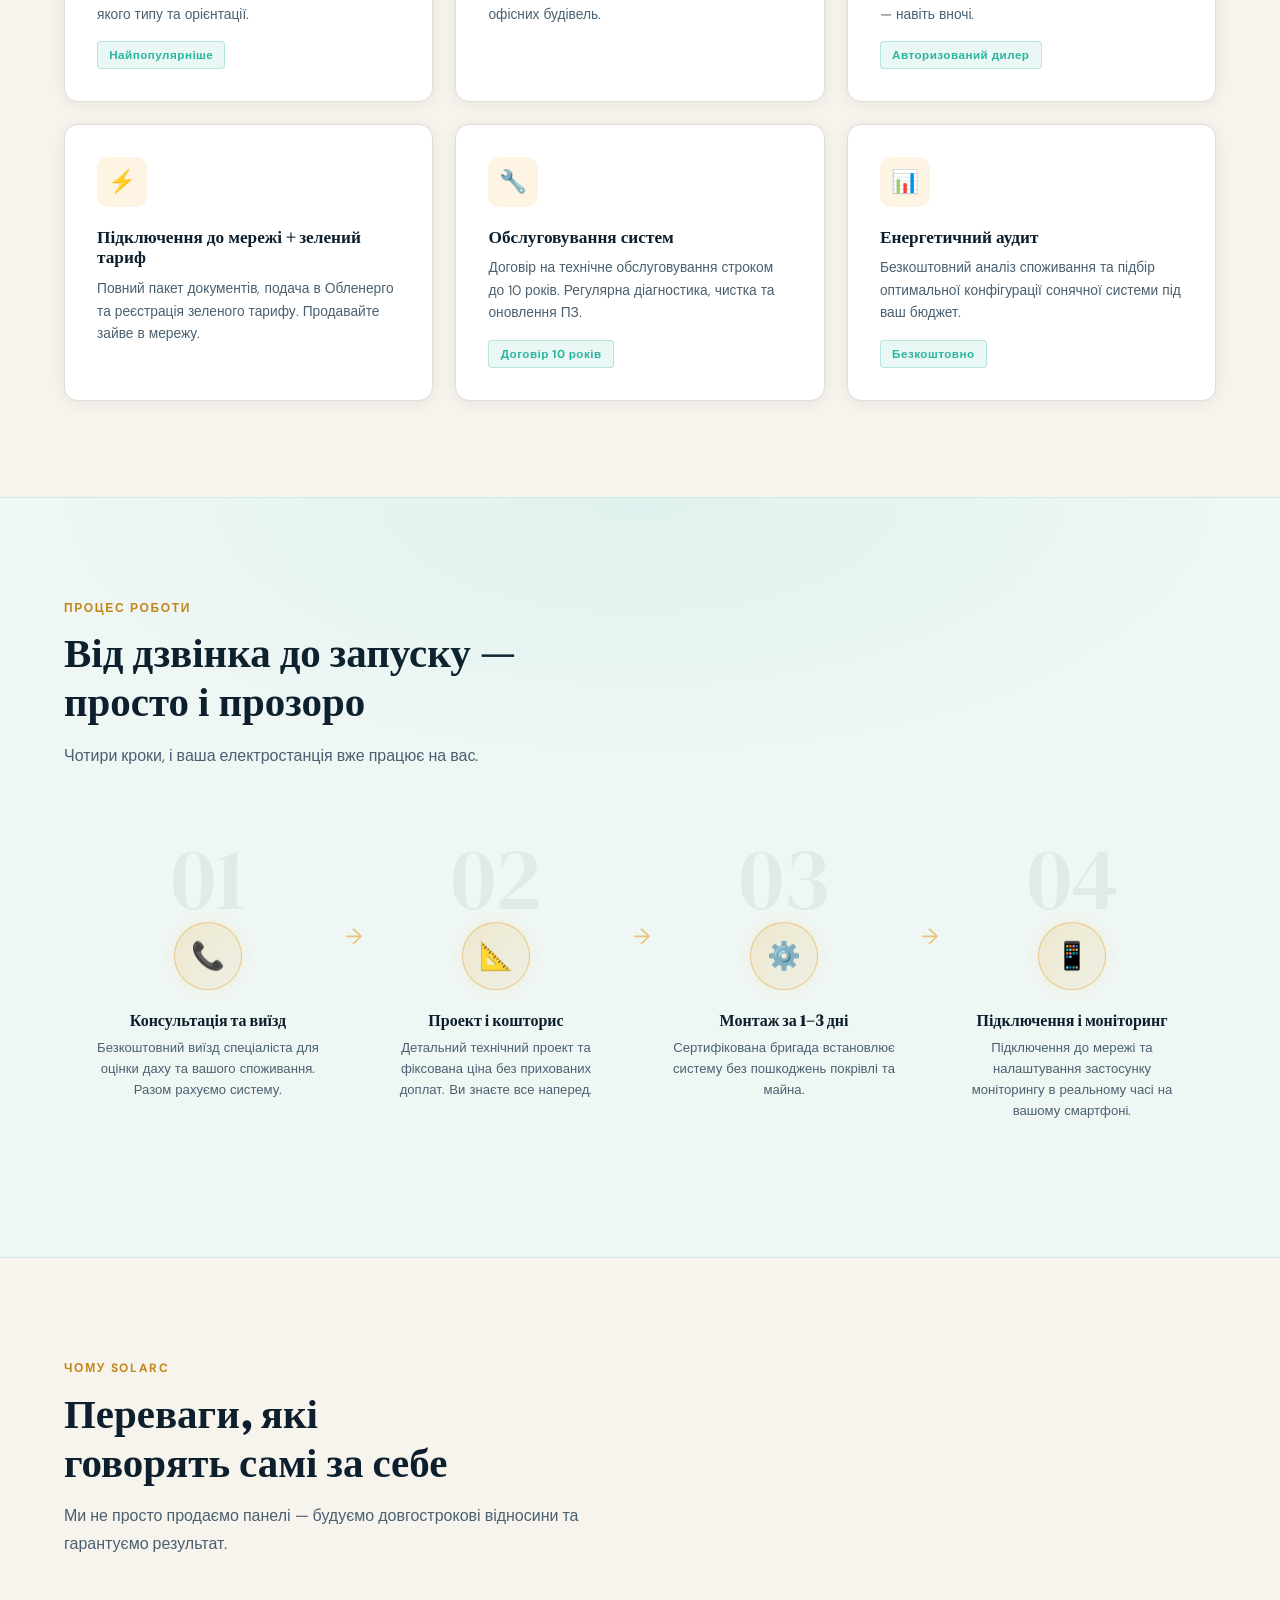
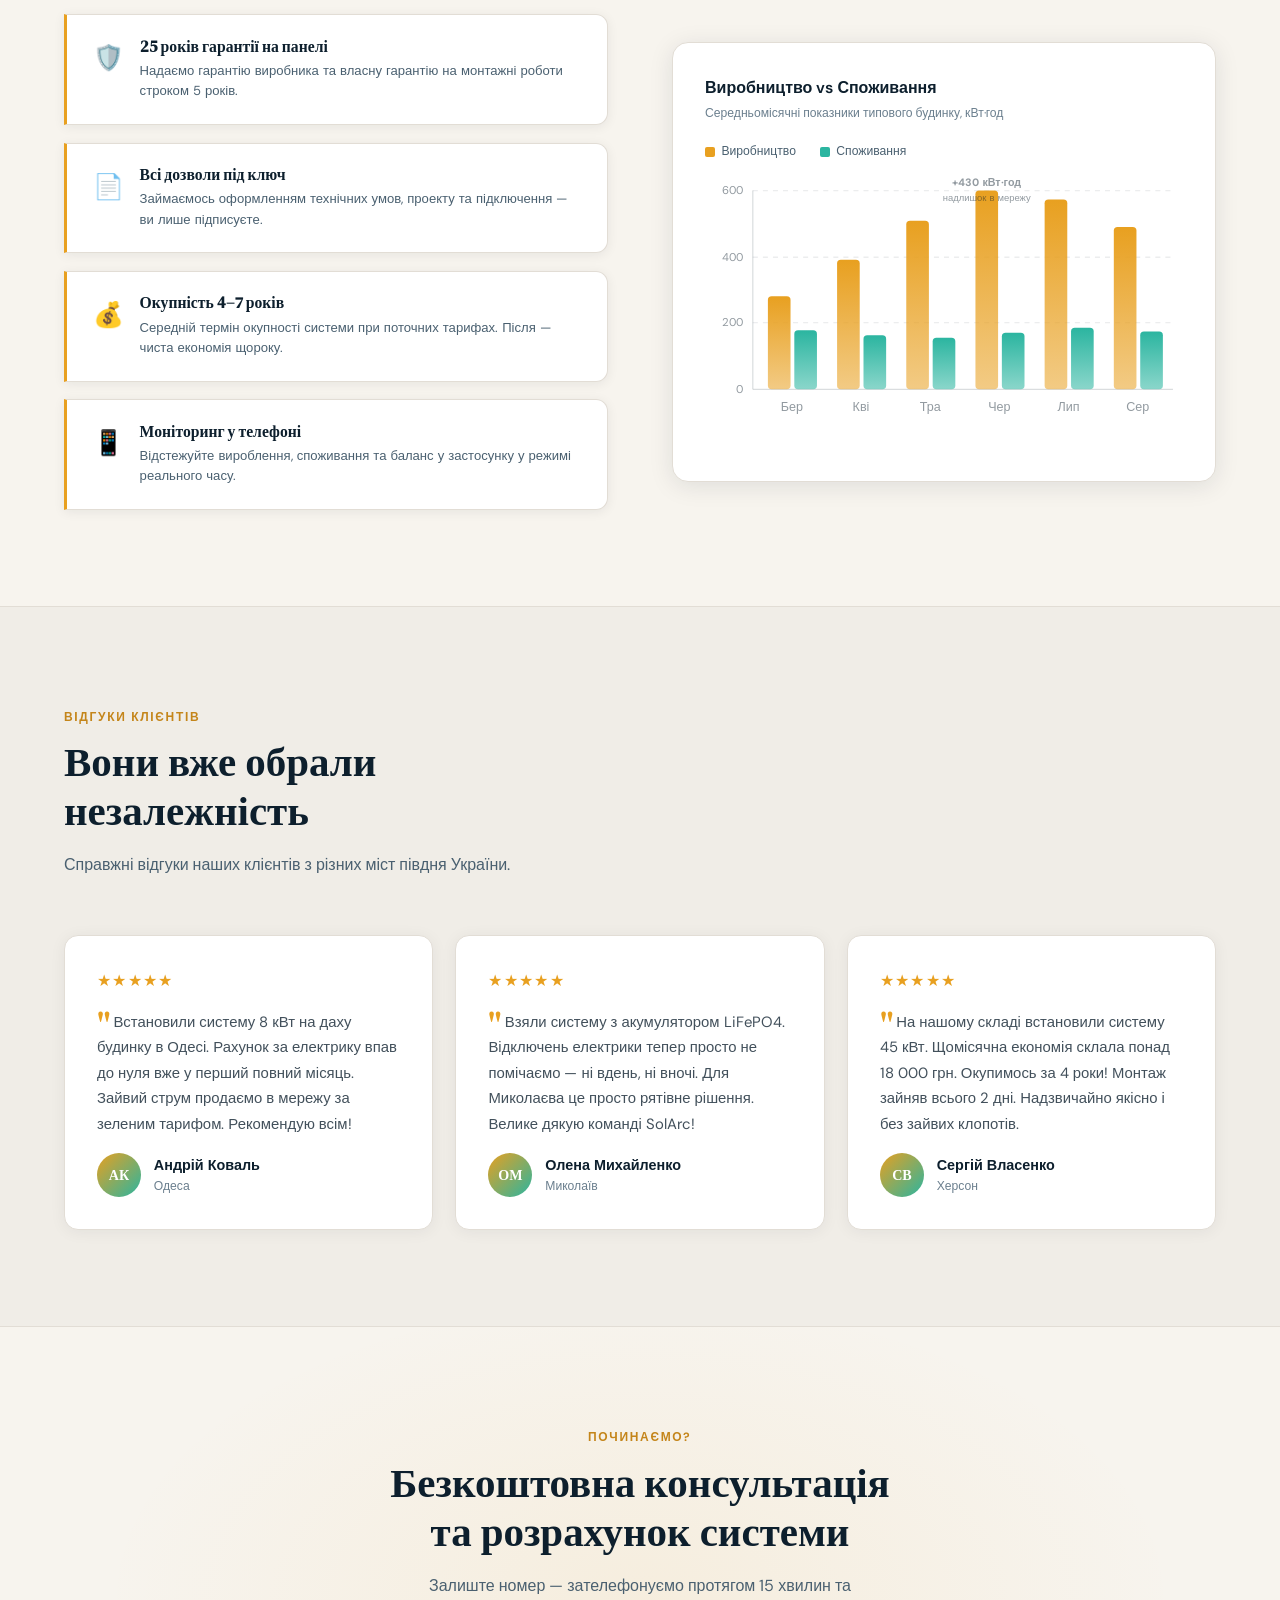
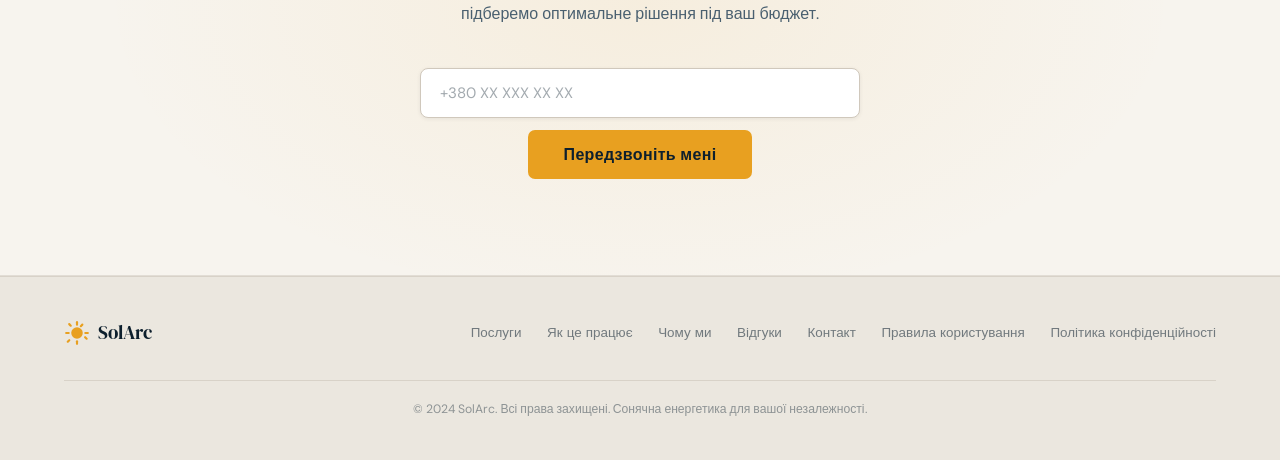
==== commit 9545785c: "Повністю світла тема: прибрано всі темні фони та кольори Co-Authored-By: Claude Sonnet 4.6 <noreply@" ====
--- a/index.html
+++ b/index.html
@@ -73,12 +73,12 @@
                         <stop offset="100%" stop-color="#0d2e45"/>
                     </linearGradient>
                     <linearGradient id="roofFill" x1="0" y1="0" x2="0" y2="1">
-                        <stop offset="0%" stop-color="#1e3d54"/>
-                        <stop offset="100%" stop-color="#152c3e"/>
+                        <stop offset="0%" stop-color="#8FA5B5"/>
+                        <stop offset="100%" stop-color="#6B8FA5"/>
                     </linearGradient>
                     <linearGradient id="wallFill" x1="0" y1="0" x2="0" y2="1">
-                        <stop offset="0%" stop-color="#1a3246"/>
-                        <stop offset="100%" stop-color="#112535"/>
+                        <stop offset="0%" stop-color="#F0E8DC"/>
+                        <stop offset="100%" stop-color="#E0D4C5"/>
                     </linearGradient>
                     <radialGradient id="sunHalo" cx="50%" cy="50%" r="50%">
                         <stop offset="0%" stop-color="#E8A020" stop-opacity="0.36"/>
@@ -125,11 +125,11 @@
                 <rect x="88" y="220" width="304" height="140" rx="4" fill="url(#wallFill)"/>
 
                 <!-- Roof triangle -->
-                <polygon points="68,224 240,112 412,224" fill="url(#roofFill)" stroke="#263f54" stroke-width="1.5"/>
+                <polygon points="68,224 240,112 412,224" fill="url(#roofFill)" stroke="#7A9AB0" stroke-width="1.5"/>
 
                 <!-- Chimney -->
-                <rect x="282" y="136" width="20" height="52" rx="2" fill="#172e41"/>
-                <rect x="278" y="132" width="28" height="8" rx="2" fill="#1e3d54"/>
+                <rect x="282" y="136" width="20" height="52" rx="2" fill="#8A9EAC"/>
+                <rect x="278" y="132" width="28" height="8" rx="2" fill="#9FB3C0"/>
 
                 <!-- Solar panels -->
                 <g transform="translate(155,174) rotate(-32)">
@@ -159,22 +159,22 @@
                 </g>
 
                 <!-- Windows -->
-                <rect x="120" y="248" width="58" height="48" rx="3" fill="#0b1e2d" stroke="#263f54" stroke-width="1.2"/>
-                <line x1="149" y1="248" x2="149" y2="296" stroke="#263f54" stroke-width="1"/>
-                <line x1="120" y1="272" x2="178" y2="272" stroke="#263f54" stroke-width="1"/>
-                <rect x="120" y="248" width="28" height="24" rx="2" fill="rgba(232,160,32,0.1)"/>
-
-                <rect x="302" y="248" width="58" height="48" rx="3" fill="#0b1e2d" stroke="#263f54" stroke-width="1.2"/>
-                <line x1="331" y1="248" x2="331" y2="296" stroke="#263f54" stroke-width="1"/>
-                <line x1="302" y1="272" x2="360" y2="272" stroke="#263f54" stroke-width="1"/>
-                <rect x="331" y="248" width="29" height="24" rx="2" fill="rgba(232,160,32,0.1)"/>
+                <rect x="120" y="248" width="58" height="48" rx="3" fill="#C8E4F4" stroke="#9FB3C0" stroke-width="1.2"/>
+                <line x1="149" y1="248" x2="149" y2="296" stroke="#9FB3C0" stroke-width="1"/>
+                <line x1="120" y1="272" x2="178" y2="272" stroke="#9FB3C0" stroke-width="1"/>
+                <rect x="120" y="248" width="28" height="24" rx="2" fill="rgba(232,160,32,0.18)"/>
+
+                <rect x="302" y="248" width="58" height="48" rx="3" fill="#C8E4F4" stroke="#9FB3C0" stroke-width="1.2"/>
+                <line x1="331" y1="248" x2="331" y2="296" stroke="#9FB3C0" stroke-width="1"/>
+                <line x1="302" y1="272" x2="360" y2="272" stroke="#9FB3C0" stroke-width="1"/>
+                <rect x="331" y="248" width="29" height="24" rx="2" fill="rgba(232,160,32,0.18)"/>
 
                 <!-- Door -->
-                <rect x="211" y="285" width="58" height="75" rx="3" fill="#091a27" stroke="#263f54" stroke-width="1.2"/>
+                <rect x="211" y="285" width="58" height="75" rx="3" fill="#C8A878" stroke="#9FB3C0" stroke-width="1.2"/>
                 <circle cx="260" cy="323" r="3.5" fill="#E8A020" opacity="0.6"/>
 
                 <!-- Ground -->
-                <rect x="0" y="358" width="480" height="22" rx="3" fill="rgba(10,26,40,0.65)"/>
+                <rect x="0" y="358" width="480" height="22" rx="3" fill="rgba(90,130,60,0.22)"/>
 
                 <!-- Energy bolt indicator -->
                 <g opacity="0.88">
@@ -185,13 +185,13 @@
                 <g transform="translate(22,128)">
                     <rect width="92" height="52" rx="9" fill="rgba(43,181,160,0.12)" stroke="rgba(43,181,160,0.32)" stroke-width="1"/>
                     <text x="46" y="22" text-anchor="middle" font-family="DM Serif Display,serif" font-size="17" fill="#2BB5A0">12.4</text>
-                    <text x="46" y="38" text-anchor="middle" font-family="DM Sans,sans-serif" font-size="9" fill="rgba(245,240,232,0.5)">кВт·год сьогодні</text>
+                    <text x="46" y="38" text-anchor="middle" font-family="DM Sans,sans-serif" font-size="9" fill="rgba(13,31,45,0.55)">кВт·год сьогодні</text>
                 </g>
 
                 <!-- CO₂ saved badge -->
                 <g transform="translate(22,196)">
                     <rect width="92" height="36" rx="8" fill="rgba(232,160,32,0.09)" stroke="rgba(232,160,32,0.26)" stroke-width="1"/>
-                    <text x="46" y="15" text-anchor="middle" font-family="DM Sans,sans-serif" font-size="8" fill="rgba(245,240,232,0.45)">CO₂ зекономлено</text>
+                    <text x="46" y="15" text-anchor="middle" font-family="DM Sans,sans-serif" font-size="8" fill="rgba(13,31,45,0.5)">CO₂ зекономлено</text>
                     <text x="46" y="28" text-anchor="middle" font-family="DM Serif Display,serif" font-size="13" fill="#E8A020">5.2 кг</text>
                 </g>
             </svg>
@@ -401,7 +401,7 @@
 </section>
 
 <!-- ===== TESTIMONIALS ===== -->
-<section class="section" id="testimonials" style="background:rgba(255,255,255,0.015);border-top:1px solid rgba(255,255,255,0.06);">
+<section class="section" id="testimonials" style="background:#F0EDE7;border-top:1px solid #E2DDD5;">
     <div class="section-inner">
         <span class="section-label">Відгуки клієнтів</span>
         <h2 class="section-title">Вони вже обрали<br>незалежність</h2>
--- a/style.css
+++ b/style.css
@@ -2,12 +2,12 @@
 *, *::before, *::after { box-sizing: border-box; margin: 0; padding: 0; }
 html { scroll-behavior: smooth; }
 body {
-    background-color: #0D1F2D;
+    background-color: #F7F4EE;
     background-image:
-        radial-gradient(ellipse 120% 60% at 65% 0%, rgba(232,160,32,0.11) 0%, transparent 55%),
-        radial-gradient(ellipse 70% 50% at 0% 85%, rgba(43,181,160,0.07) 0%, transparent 50%),
-        radial-gradient(ellipse 50% 40% at 100% 40%, rgba(232,160,32,0.05) 0%, transparent 50%);
-    color: #F5F0E8;
+        radial-gradient(ellipse 120% 60% at 65% 0%, rgba(232,160,32,0.13) 0%, transparent 55%),
+        radial-gradient(ellipse 70% 50% at 0% 85%, rgba(43,181,160,0.09) 0%, transparent 50%),
+        radial-gradient(ellipse 50% 40% at 100% 40%, rgba(232,160,32,0.07) 0%, transparent 50%);
+    color: #0D1F2D;
     font-family: 'DM Sans', sans-serif;
     overflow-x: hidden;
     line-height: 1.6;
@@ -43,10 +43,10 @@
     position: fixed; top: 0; left: 0; right: 0; width: 100%; z-index: 100;
     display: flex; align-items: center; justify-content: space-between;
     padding: 0 5%; height: 72px;
-    background: rgba(13, 31, 45, 0.88);
+    background: rgba(247, 244, 238, 0.92);
     backdrop-filter: blur(18px);
     -webkit-backdrop-filter: blur(18px);
-    border-bottom: 1px solid rgba(232, 160, 32, 0.12);
+    border-bottom: 1px solid rgba(232, 160, 32, 0.18);
     animation: fadeDown 0.55s ease both;
 }
 .nav-logo {
@@ -58,7 +58,7 @@
 .nav-links { display: flex; gap: 2rem; list-style: none; }
 .nav-links a {
     font-size: 0.88rem; font-weight: 500; letter-spacing: 0.02em;
-    color: rgba(245, 240, 232, 0.72); transition: color 0.25s;
+    color: rgba(13, 31, 45, 0.62); transition: color 0.25s;
 }
 .nav-links a:hover { color: #E8A020; }
 
@@ -75,8 +75,8 @@
     box-shadow: 0 6px 22px rgba(232, 160, 32, 0.45);
 }
 .btn-outline {
-    background: transparent; color: #F5F0E8;
-    border: 1.5px solid rgba(245, 240, 232, 0.36);
+    background: transparent; color: #0D1F2D;
+    border: 1.5px solid rgba(13, 31, 45, 0.28);
 }
 .btn-outline:hover { border-color: #E8A020; color: #E8A020; transform: translateY(-2px); }
 .btn-teal { background: #2BB5A0; color: #0D1F2D; }
@@ -94,8 +94,8 @@
 .hero-grid {
     position: absolute; inset: 0;
     background-image:
-        linear-gradient(rgba(232,160,32,0.05) 1px, transparent 1px),
-        linear-gradient(90deg, rgba(232,160,32,0.05) 1px, transparent 1px);
+        linear-gradient(rgba(232,160,32,0.1) 1px, transparent 1px),
+        linear-gradient(90deg, rgba(232,160,32,0.1) 1px, transparent 1px);
     background-size: 52px 52px;
     mask-image: radial-gradient(ellipse 90% 90% at 50% 50%, black 0%, transparent 100%);
     -webkit-mask-image: radial-gradient(ellipse 90% 90% at 50% 50%, black 0%, transparent 100%);
@@ -103,7 +103,7 @@
 .hero-glow {
     position: absolute; width: 900px; height: 900px;
     top: 45%; left: 30%; transform: translate(-50%, -50%);
-    background: radial-gradient(ellipse, rgba(232,160,32,0.16) 0%, transparent 65%);
+    background: radial-gradient(ellipse, rgba(232,160,32,0.12) 0%, transparent 65%);
     pointer-events: none;
 }
 .hero-sunrays {
@@ -113,7 +113,7 @@
     transform: translateY(-50%);
     background: repeating-conic-gradient(
         from 0deg,
-        rgba(232, 160, 32, 0.05) 0deg 9deg,
+        rgba(232, 160, 32, 0.09) 0deg 9deg,
         transparent 9deg 20deg
     );
     border-radius: 50%;
@@ -134,7 +134,7 @@
     display: inline-flex; align-items: center; gap: 0.5rem;
     padding: 0.4rem 1rem; border-radius: 50px;
     background: rgba(232,160,32,0.12); border: 1px solid rgba(232,160,32,0.32);
-    font-size: 0.79rem; font-weight: 600; color: #E8A020;
+    font-size: 0.79rem; font-weight: 600; color: #C4851A;
     width: fit-content; letter-spacing: 0.04em;
     animation: fadeUp 0.6s ease 0.15s both;
 }
@@ -148,7 +148,7 @@
 }
 .hero h1 em { font-style: italic; color: #E8A020; }
 .hero-sub {
-    font-size: 1.05rem; color: rgba(245,240,232,0.72);
+    font-size: 1.05rem; color: rgba(13,31,45,0.62);
     max-width: 470px; line-height: 1.75;
     animation: fadeUp 0.6s ease 0.55s both;
 }
@@ -165,9 +165,9 @@
 
 /* ===== STATS ===== */
 .stats {
-    background: rgba(232,160,32,0.07);
-    border-top: 1px solid rgba(232,160,32,0.2);
-    border-bottom: 1px solid rgba(232,160,32,0.2);
+    background: rgba(232,160,32,0.09);
+    border-top: 1px solid rgba(232,160,32,0.22);
+    border-bottom: 1px solid rgba(232,160,32,0.22);
     padding: 2rem 5%;
 }
 .stats-inner {
@@ -176,7 +176,7 @@
 }
 .stat-item {
     padding: 1.2rem;
-    border-right: 1px solid rgba(245,240,232,0.1);
+    border-right: 1px solid rgba(13,31,45,0.12);
 }
 .stat-item:last-child { border-right: none; }
 .stat-num {
@@ -184,7 +184,7 @@
     color: #E8A020; line-height: 1;
 }
 .stat-lbl {
-    font-size: 0.82rem; color: rgba(245,240,232,0.6);
+    font-size: 0.82rem; color: #4A6070;
     margin-top: 0.35rem; font-weight: 500;
 }
 
@@ -194,14 +194,14 @@
 .section-label {
     display: inline-block; font-size: 0.75rem; font-weight: 700;
     letter-spacing: 0.14em; text-transform: uppercase;
-    color: #E8A020; margin-bottom: 0.7rem;
+    color: #C4851A; margin-bottom: 0.7rem;
 }
 .section-title {
     font-size: clamp(1.9rem, 3.2vw, 2.7rem);
-    color: #F5F0E8; margin-bottom: 0.9rem;
+    color: #0D1F2D; margin-bottom: 0.9rem;
 }
 .section-sub {
-    font-size: 1rem; color: rgba(245,240,232,0.62);
+    font-size: 1rem; color: #4A6070;
     max-width: 520px; line-height: 1.75; margin-bottom: 3.5rem;
 }
 
@@ -252,9 +252,10 @@
     display: grid; grid-template-columns: repeat(3, 1fr); gap: 1.4rem;
 }
 .svc-card {
-    background: rgba(255,255,255,0.042);
-    border: 1px solid rgba(255,255,255,0.09);
+    background: #FFFFFF;
+    border: 1px solid #E2DDD5;
     border-radius: 14px; padding: 2rem; position: relative; overflow: hidden;
+    box-shadow: 0 2px 16px rgba(13,31,45,0.06);
     transition: transform 0.3s, box-shadow 0.3s, border-color 0.3s;
 }
 .svc-card::before {
@@ -265,8 +266,8 @@
 }
 .svc-card:hover {
     transform: translateY(-4px);
-    box-shadow: 0 14px 44px rgba(0,0,0,0.28);
-    border-color: rgba(232,160,32,0.28);
+    box-shadow: 0 14px 44px rgba(13,31,45,0.13);
+    border-color: rgba(232,160,32,0.35);
 }
 .svc-card:hover::before { transform: scaleX(1); }
 .svc-icon {
@@ -275,28 +276,28 @@
     display: flex; align-items: center; justify-content: center;
     font-size: 1.4rem; margin-bottom: 1.2rem;
 }
-.svc-card h3 { font-size: 1.08rem; color: #F5F0E8; margin-bottom: 0.55rem; }
-.svc-card p { font-size: 0.86rem; color: rgba(245,240,232,0.56); line-height: 1.65; }
+.svc-card h3 { font-size: 1.08rem; color: #0D1F2D; margin-bottom: 0.55rem; }
+.svc-card p { font-size: 0.86rem; color: #4A6070; line-height: 1.65; }
 .svc-tag {
     display: inline-block; margin-top: 1rem;
     padding: 0.22rem 0.7rem;
-    background: rgba(43,181,160,0.12); border: 1px solid rgba(43,181,160,0.28);
+    background: rgba(43,181,160,0.1); border: 1px solid rgba(43,181,160,0.28);
     border-radius: 4px; font-size: 0.73rem; font-weight: 700;
     color: #2BB5A0; letter-spacing: 0.04em;
 }
 
 /* ===== HOW IT WORKS ===== */
 .how {
-    background: #0e2538;
-    border-top: 1px solid rgba(232,160,32,0.14);
-    border-bottom: 1px solid rgba(232,160,32,0.14);
+    background: #EFF7F5;
+    border-top: 1px solid rgba(43,181,160,0.18);
+    border-bottom: 1px solid rgba(43,181,160,0.18);
     position: relative;
     overflow: hidden;
 }
 .how::before {
     content: '';
     position: absolute; inset: 0;
-    background: radial-gradient(ellipse 80% 60% at 50% 0%, rgba(232,160,32,0.08) 0%, transparent 60%);
+    background: radial-gradient(ellipse 80% 60% at 50% 0%, rgba(43,181,160,0.08) 0%, transparent 60%);
     pointer-events: none;
 }
 .steps-wrap {
@@ -309,26 +310,26 @@
 .step:not(:last-child)::after {
     content: '→'; position: absolute;
     right: -0.6rem; top: 5.8rem;
-    font-size: 1.4rem; color: rgba(232,160,32,0.5); z-index: 1;
+    font-size: 1.4rem; color: rgba(232,160,32,0.6); z-index: 1;
 }
 .step-num {
     font-family: 'DM Serif Display', serif; font-size: 5.5rem;
-    color: rgba(255,255,255,0.22); line-height: 1;
+    color: rgba(13,31,45,0.06); line-height: 1;
     position: absolute; top: 0.5rem; left: 50%;
     transform: translateX(-50%);
     pointer-events: none; user-select: none; white-space: nowrap;
 }
 .step-ico {
     width: 68px; height: 68px; border-radius: 50%;
-    background: linear-gradient(135deg, rgba(232,160,32,0.22) 0%, rgba(232,160,32,0.1) 100%);
-    border: 1.5px solid rgba(232,160,32,0.55);
-    box-shadow: 0 0 18px rgba(232,160,32,0.18), inset 0 1px 0 rgba(255,255,255,0.08);
+    background: linear-gradient(135deg, rgba(232,160,32,0.18) 0%, rgba(232,160,32,0.08) 100%);
+    border: 1.5px solid rgba(232,160,32,0.45);
+    box-shadow: 0 0 18px rgba(232,160,32,0.12);
     display: flex; align-items: center; justify-content: center;
     font-size: 1.7rem; margin: 4rem auto 1.3rem;
     position: relative; z-index: 1;
 }
-.step h3 { font-size: 1rem; color: #F5F0E8; margin-bottom: 0.45rem; position: relative; z-index: 1; font-weight: 600; }
-.step p { font-size: 0.82rem; color: rgba(245,240,232,0.62); line-height: 1.6; position: relative; z-index: 1; }
+.step h3 { font-size: 1rem; color: #0D1F2D; margin-bottom: 0.45rem; position: relative; z-index: 1; font-weight: 600; }
+.step p { font-size: 0.82rem; color: #4A6070; line-height: 1.6; position: relative; z-index: 1; }
 
 /* ===== WHY US ===== */
 .why-grid {
@@ -336,26 +337,28 @@
 }
 .benefits { display: flex; flex-direction: column; gap: 1.1rem; }
 .ben-card {
-    background: rgba(255,255,255,0.038);
-    border: 1px solid rgba(255,255,255,0.07);
+    background: #FFFFFF;
+    border: 1px solid #E2DDD5;
     border-left: 3px solid #E8A020;
     border-radius: 0 12px 12px 0; padding: 1.4rem 1.6rem;
     display: flex; gap: 1rem; align-items: flex-start;
+    box-shadow: 0 2px 12px rgba(13,31,45,0.06);
     transition: transform 0.22s, border-left-color 0.22s;
 }
 .ben-card:hover { transform: translateX(5px); border-left-color: #2BB5A0; }
 .ben-ico { font-size: 1.55rem; flex-shrink: 0; margin-top: 0.05rem; }
-.ben-card h4 { font-size: 0.98rem; color: #F5F0E8; margin-bottom: 0.28rem; }
-.ben-card p { font-size: 0.82rem; color: rgba(245,240,232,0.56); line-height: 1.55; }
+.ben-card h4 { font-size: 0.98rem; color: #0D1F2D; margin-bottom: 0.28rem; }
+.ben-card p { font-size: 0.82rem; color: #4A6070; line-height: 1.55; }
 .chart-box {
-    background: rgba(255,255,255,0.038);
-    border: 1px solid rgba(255,255,255,0.08);
+    background: #FFFFFF;
+    border: 1px solid #E2DDD5;
     border-radius: 16px; padding: 2rem;
-}
-.chart-hd { font-size: 1rem; font-weight: 600; color: #F5F0E8; margin-bottom: 0.2rem; }
-.chart-sd { font-size: 0.76rem; color: rgba(245,240,232,0.46); margin-bottom: 1.2rem; }
+    box-shadow: 0 4px 24px rgba(13,31,45,0.08);
+}
+.chart-hd { font-size: 1rem; font-weight: 600; color: #0D1F2D; margin-bottom: 0.2rem; }
+.chart-sd { font-size: 0.76rem; color: #6B7F8E; margin-bottom: 1.2rem; }
 .chart-legend { display: flex; gap: 1.5rem; margin-bottom: 1rem; }
-.leg { display: flex; align-items: center; gap: 0.4rem; font-size: 0.76rem; color: rgba(245,240,232,0.62); }
+.leg { display: flex; align-items: center; gap: 0.4rem; font-size: 0.76rem; color: #4A6070; }
 .leg-dot { width: 10px; height: 10px; border-radius: 2px; }
 
 /* ===== TESTIMONIALS ===== */
@@ -363,16 +366,17 @@
     display: grid; grid-template-columns: repeat(3, 1fr); gap: 1.4rem;
 }
 .testi-card {
-    background: rgba(255,255,255,0.038);
-    border: 1px solid rgba(255,255,255,0.08);
+    background: #FFFFFF;
+    border: 1px solid #E2DDD5;
     border-radius: 14px; padding: 2rem;
     display: flex; flex-direction: column; gap: 1rem;
-    transition: transform 0.28s, border-color 0.28s;
-}
-.testi-card:hover { transform: translateY(-4px); border-color: rgba(232,160,32,0.25); }
+    box-shadow: 0 2px 16px rgba(13,31,45,0.06);
+    transition: transform 0.28s, border-color 0.28s, box-shadow 0.28s;
+}
+.testi-card:hover { transform: translateY(-4px); border-color: rgba(232,160,32,0.35); box-shadow: 0 10px 36px rgba(13,31,45,0.12); }
 .stars { color: #E8A020; font-size: 1rem; letter-spacing: 0.08em; }
 .testi-quote {
-    font-size: 0.93rem; color: rgba(245,240,232,0.82);
+    font-size: 0.93rem; color: rgba(13,31,45,0.78);
     line-height: 1.72; flex: 1;
 }
 .testi-quote::before {
@@ -386,10 +390,10 @@
     background: linear-gradient(135deg, #E8A020 0%, #2BB5A0 100%);
     display: flex; align-items: center; justify-content: center;
     font-family: 'DM Serif Display', serif; font-size: 0.88rem;
-    font-weight: bold; color: #0D1F2D;
-}
-.author-name { font-size: 0.9rem; font-weight: 600; color: #F5F0E8; }
-.author-city { font-size: 0.76rem; color: rgba(245,240,232,0.46); }
+    font-weight: bold; color: #FFFFFF;
+}
+.author-name { font-size: 0.9rem; font-weight: 600; color: #0D1F2D; }
+.author-city { font-size: 0.76rem; color: #6B7F8E; }
 
 /* ===== CTA ===== */
 .cta-sec {
@@ -438,8 +442,8 @@
 /* ===== FOOTER ===== */
 footer {
     padding: 2.5rem 5%;
-    border-top: 1px solid rgba(255,255,255,0.08);
-    background: rgba(0,0,0,0.18);
+    border-top: 1px solid #D8D2C8;
+    background: #EBE7DF;
 }
 .footer-inner {
     max-width: 1200px; margin: 0 auto;
@@ -451,13 +455,13 @@
     font-family: 'DM Serif Display', serif; font-size: 1.2rem;
 }
 .footer-links { display: flex; gap: 1.6rem; flex-wrap: wrap; }
-.footer-links a { font-size: 0.84rem; color: rgba(245,240,232,0.52); transition: color 0.25s; }
+.footer-links a { font-size: 0.84rem; color: rgba(13,31,45,0.55); transition: color 0.25s; }
 .footer-links a:hover { color: #E8A020; }
 .footer-copy {
     width: 100%; text-align: center;
-    font-size: 0.76rem; color: rgba(245,240,232,0.3);
+    font-size: 0.76rem; color: rgba(13,31,45,0.42);
     padding-top: 1.2rem; margin-top: 0.5rem;
-    border-top: 1px solid rgba(255,255,255,0.06);
+    border-top: 1px solid #D8D2C8;
 }
 
 /* ===== RESPONSIVE ===== */
@@ -469,7 +473,7 @@
     .hero-sunrays { display: none; }
     .stats-inner { grid-template-columns: repeat(2, 1fr); }
     .stat-item:nth-child(2) { border-right: none; }
-    .stat-item:nth-child(3) { border-top: 1px solid rgba(245,240,232,0.07); }
+    .stat-item:nth-child(3) { border-top: 1px solid rgba(13,31,45,0.12); }
     .services-grid { grid-template-columns: 1fr; }
     .steps-wrap { grid-template-columns: 1fr; }
     .step:not(:last-child)::after { content: '↓'; right: 50%; top: auto; bottom: -1rem; transform: translateX(50%); }
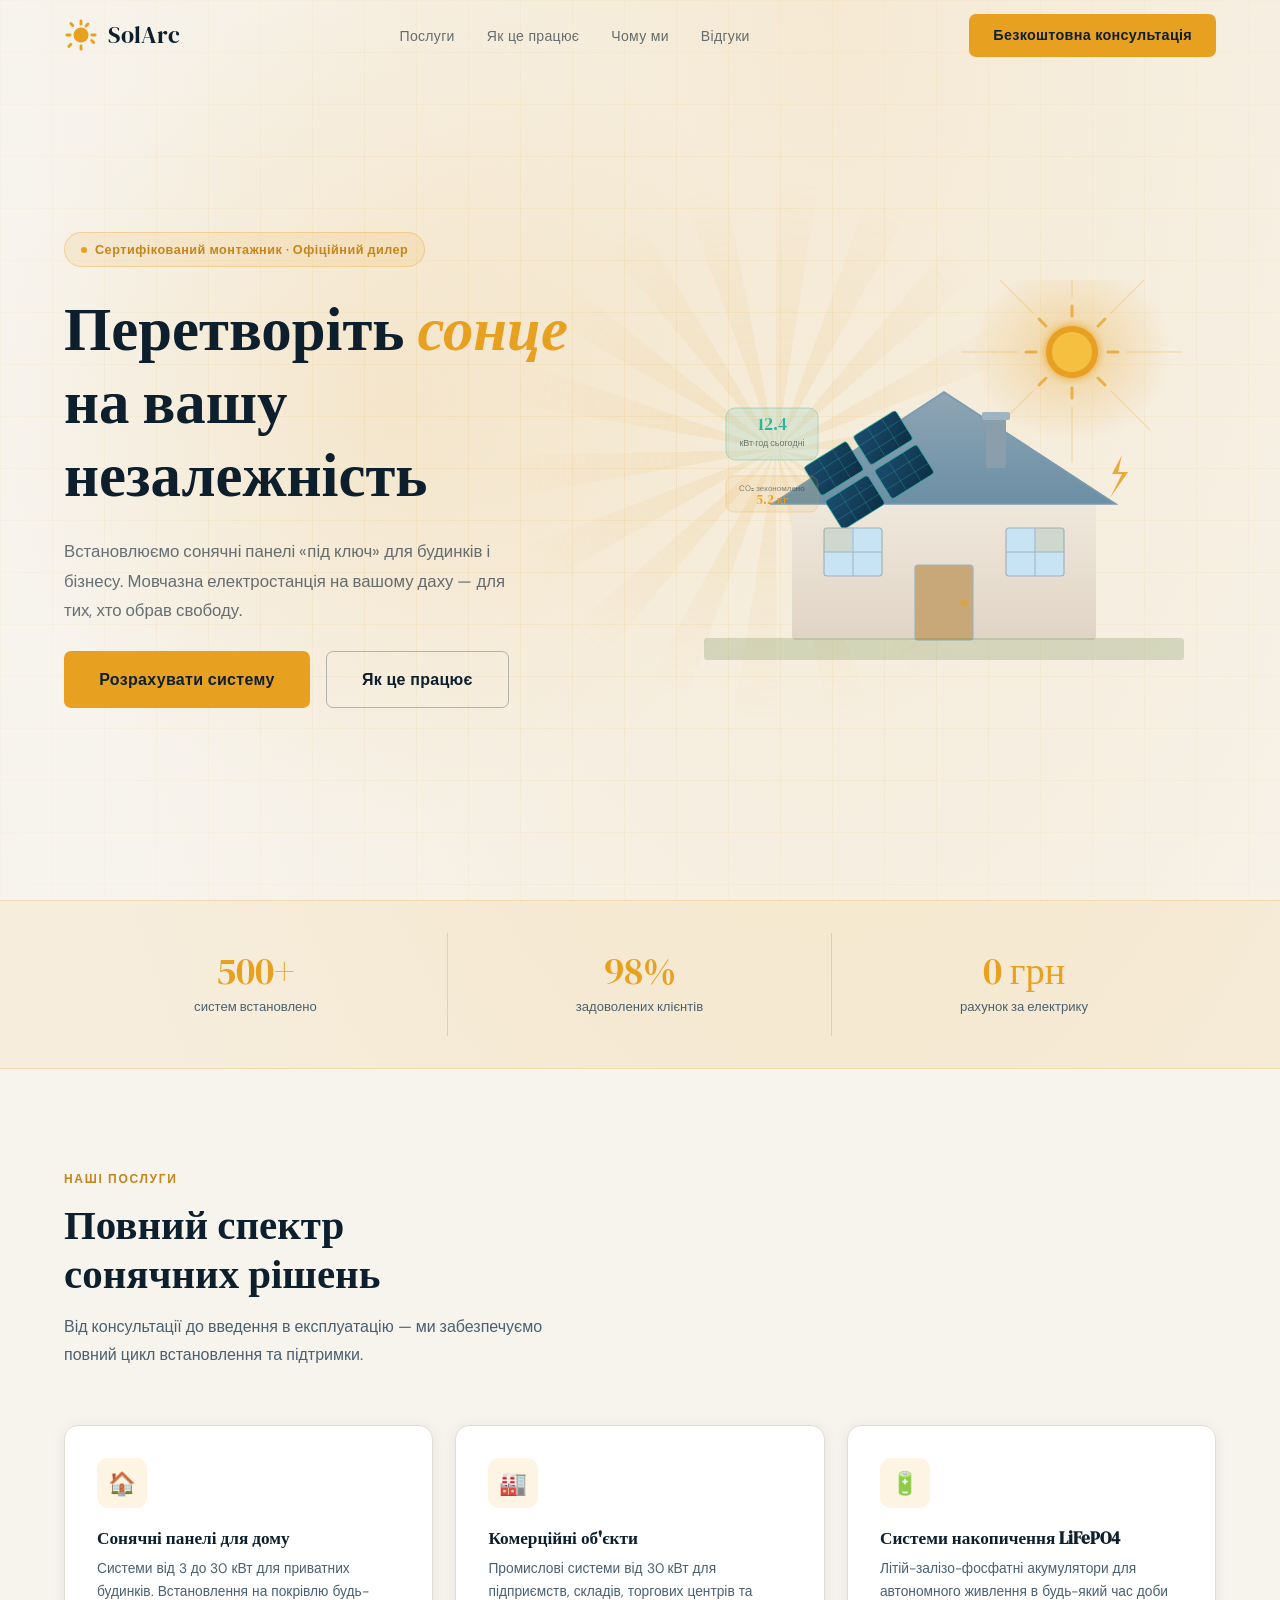
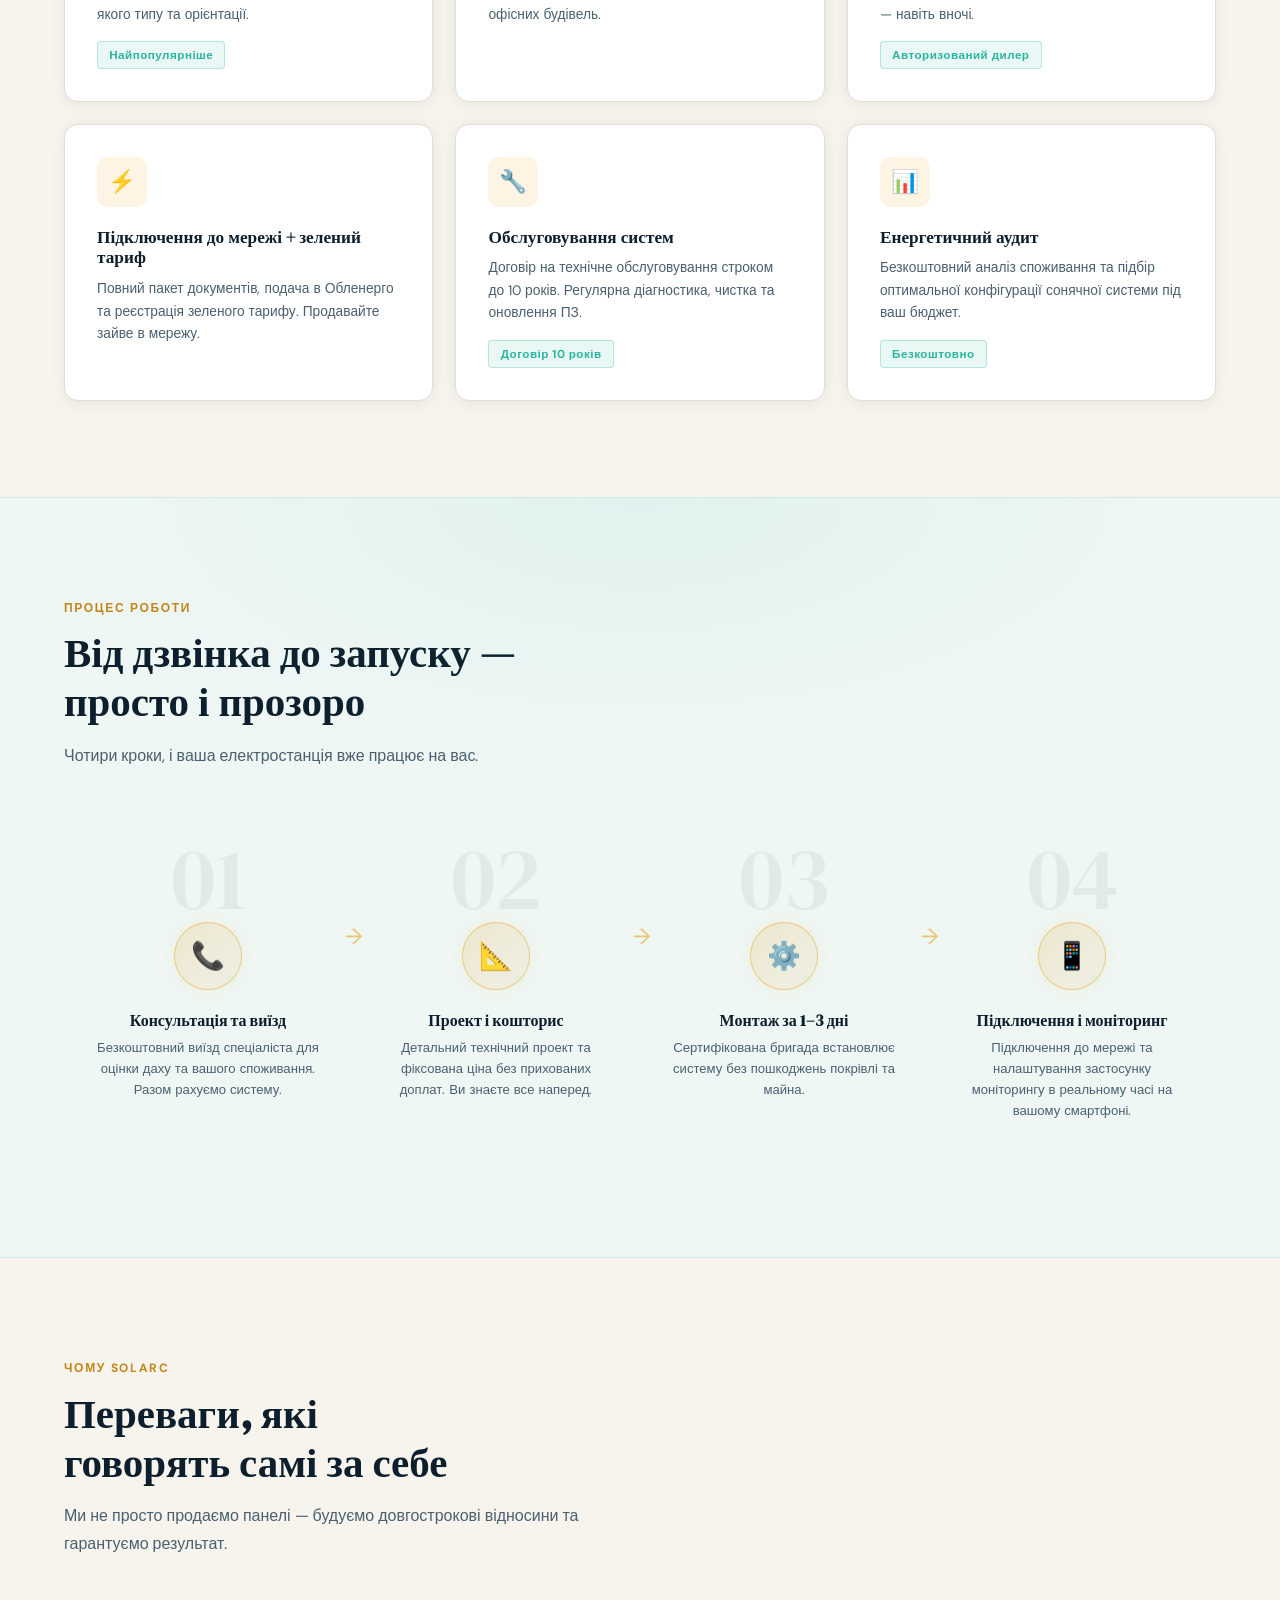
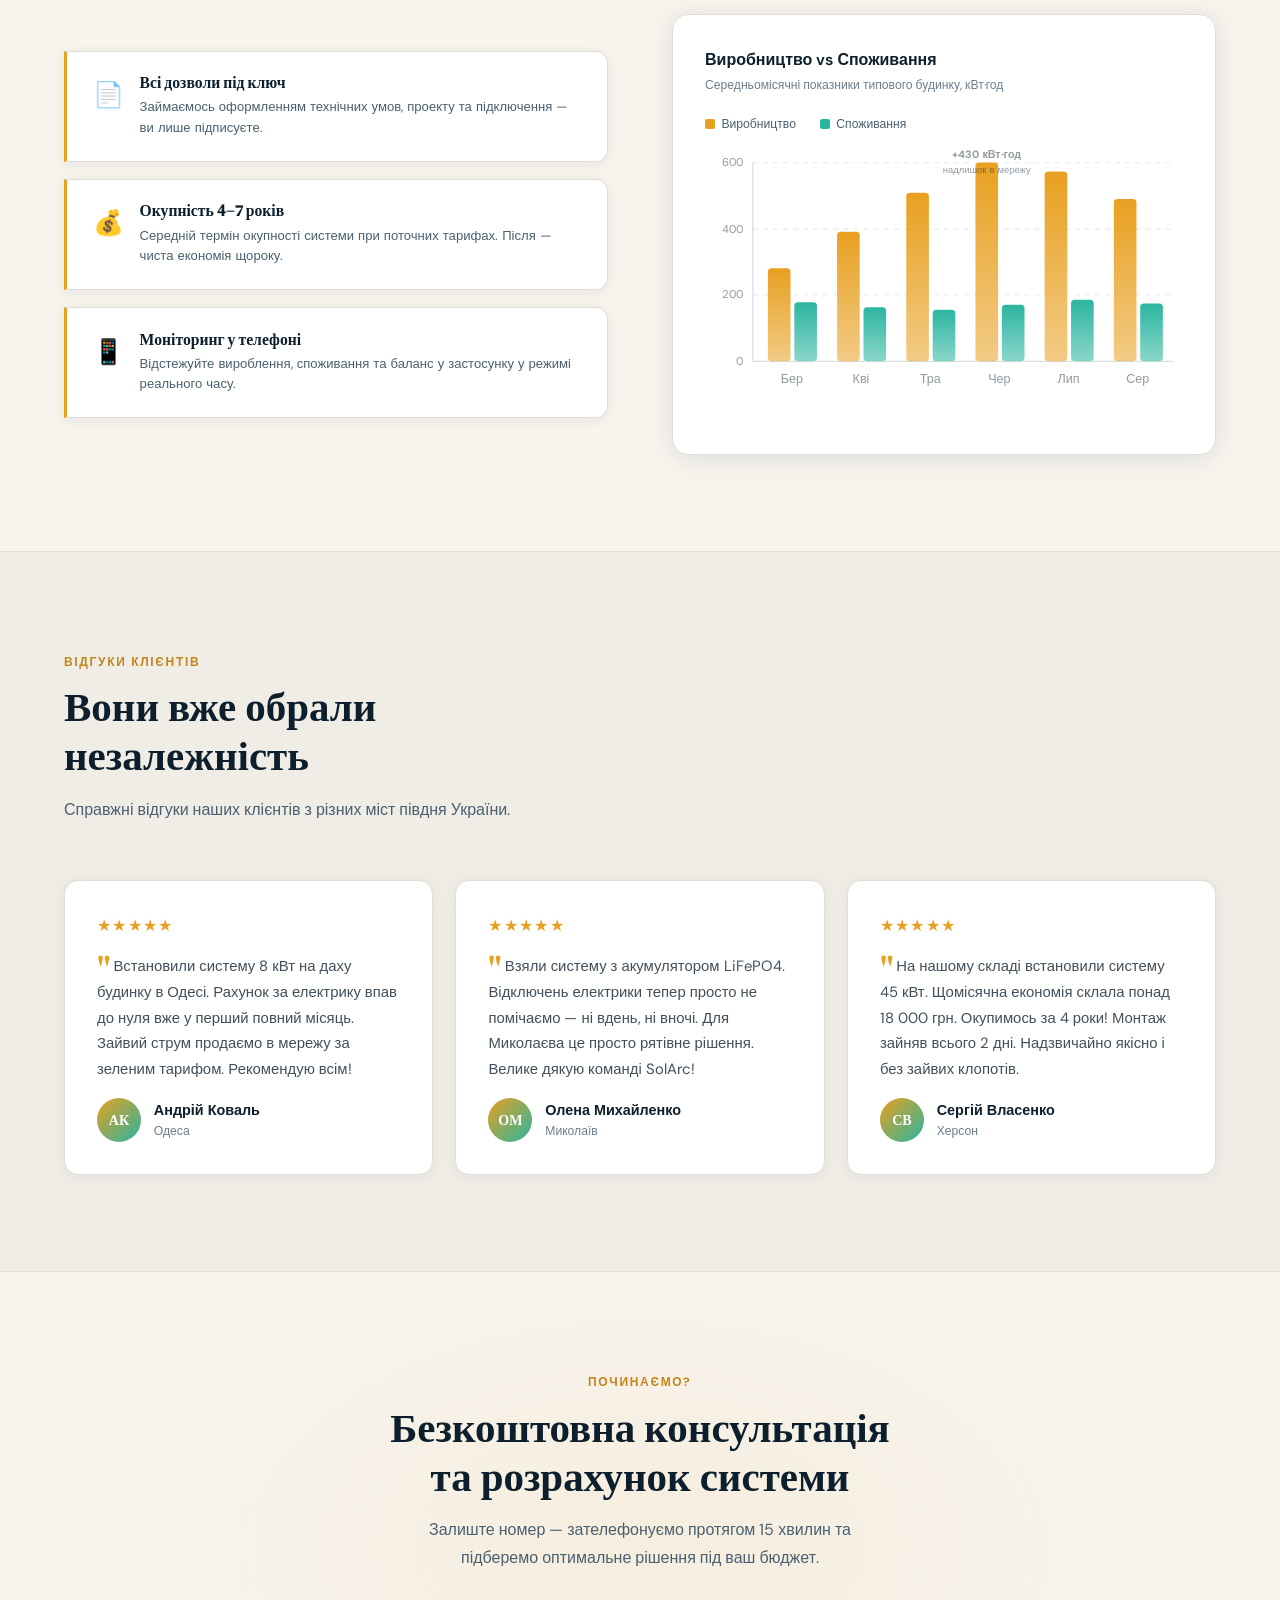
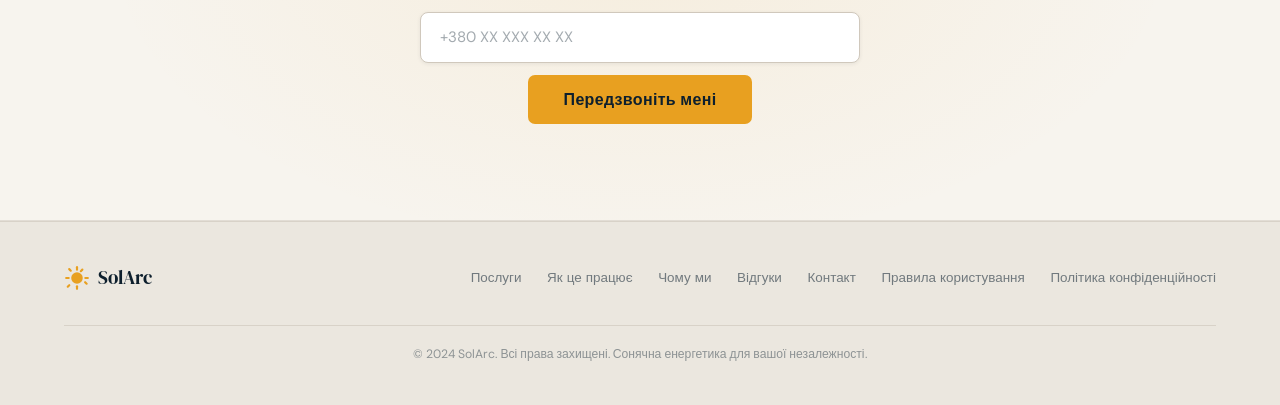
==== commit 73c8df76: "Nav: прозорий хедер зверху, frosted glass при скролі; прибрано картку 25 років гарантії Co-Authored-" ====
--- a/index.html
+++ b/index.html
@@ -309,13 +309,6 @@
         <div class="why-grid">
             <div class="benefits">
                 <div class="ben-card">
-                    <div class="ben-ico">🛡️</div>
-                    <div>
-                        <h4>25 років гарантії на панелі</h4>
-                        <p>Надаємо гарантію виробника та власну гарантію на монтажні роботи строком 5 років.</p>
-                    </div>
-                </div>
-                <div class="ben-card">
                     <div class="ben-ico">📄</div>
                     <div>
                         <h4>Всі дозволи під ключ</h4>
--- a/style.css
+++ b/style.css
@@ -43,10 +43,12 @@
     position: fixed; top: 0; left: 0; right: 0; width: 100%; z-index: 100;
     display: flex; align-items: center; justify-content: space-between;
     padding: 0 5%; height: 72px;
-    background: rgba(247, 244, 238, 0.92);
-    backdrop-filter: blur(18px);
-    -webkit-backdrop-filter: blur(18px);
-    border-bottom: 1px solid rgba(232, 160, 32, 0.18);
+    background: rgba(247, 243, 235, 0);
+    backdrop-filter: blur(0px);
+    -webkit-backdrop-filter: blur(0px);
+    border-bottom: 1px solid transparent;
+    box-shadow: none;
+    transition: background 0.3s ease, border-color 0.3s ease, box-shadow 0.3s ease, backdrop-filter 0.3s ease;
     animation: fadeDown 0.55s ease both;
 }
 .nav-logo {
